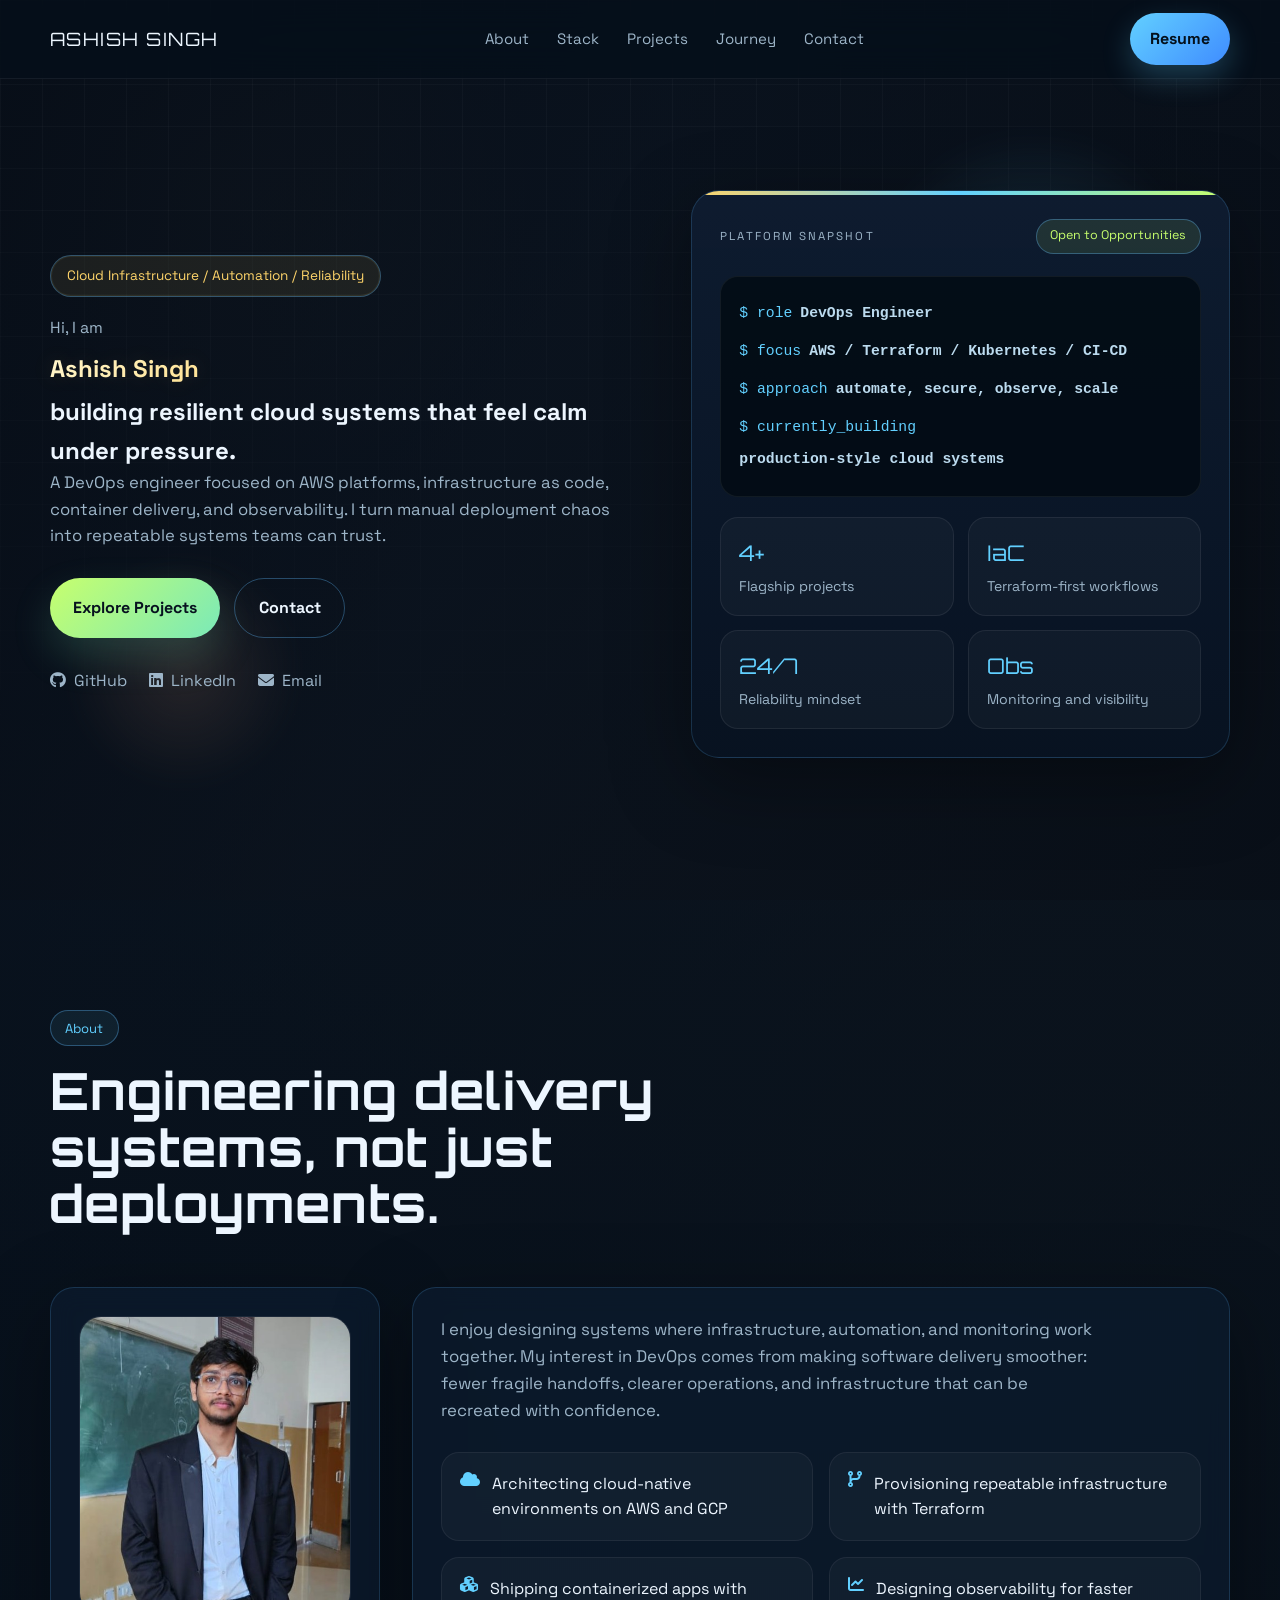
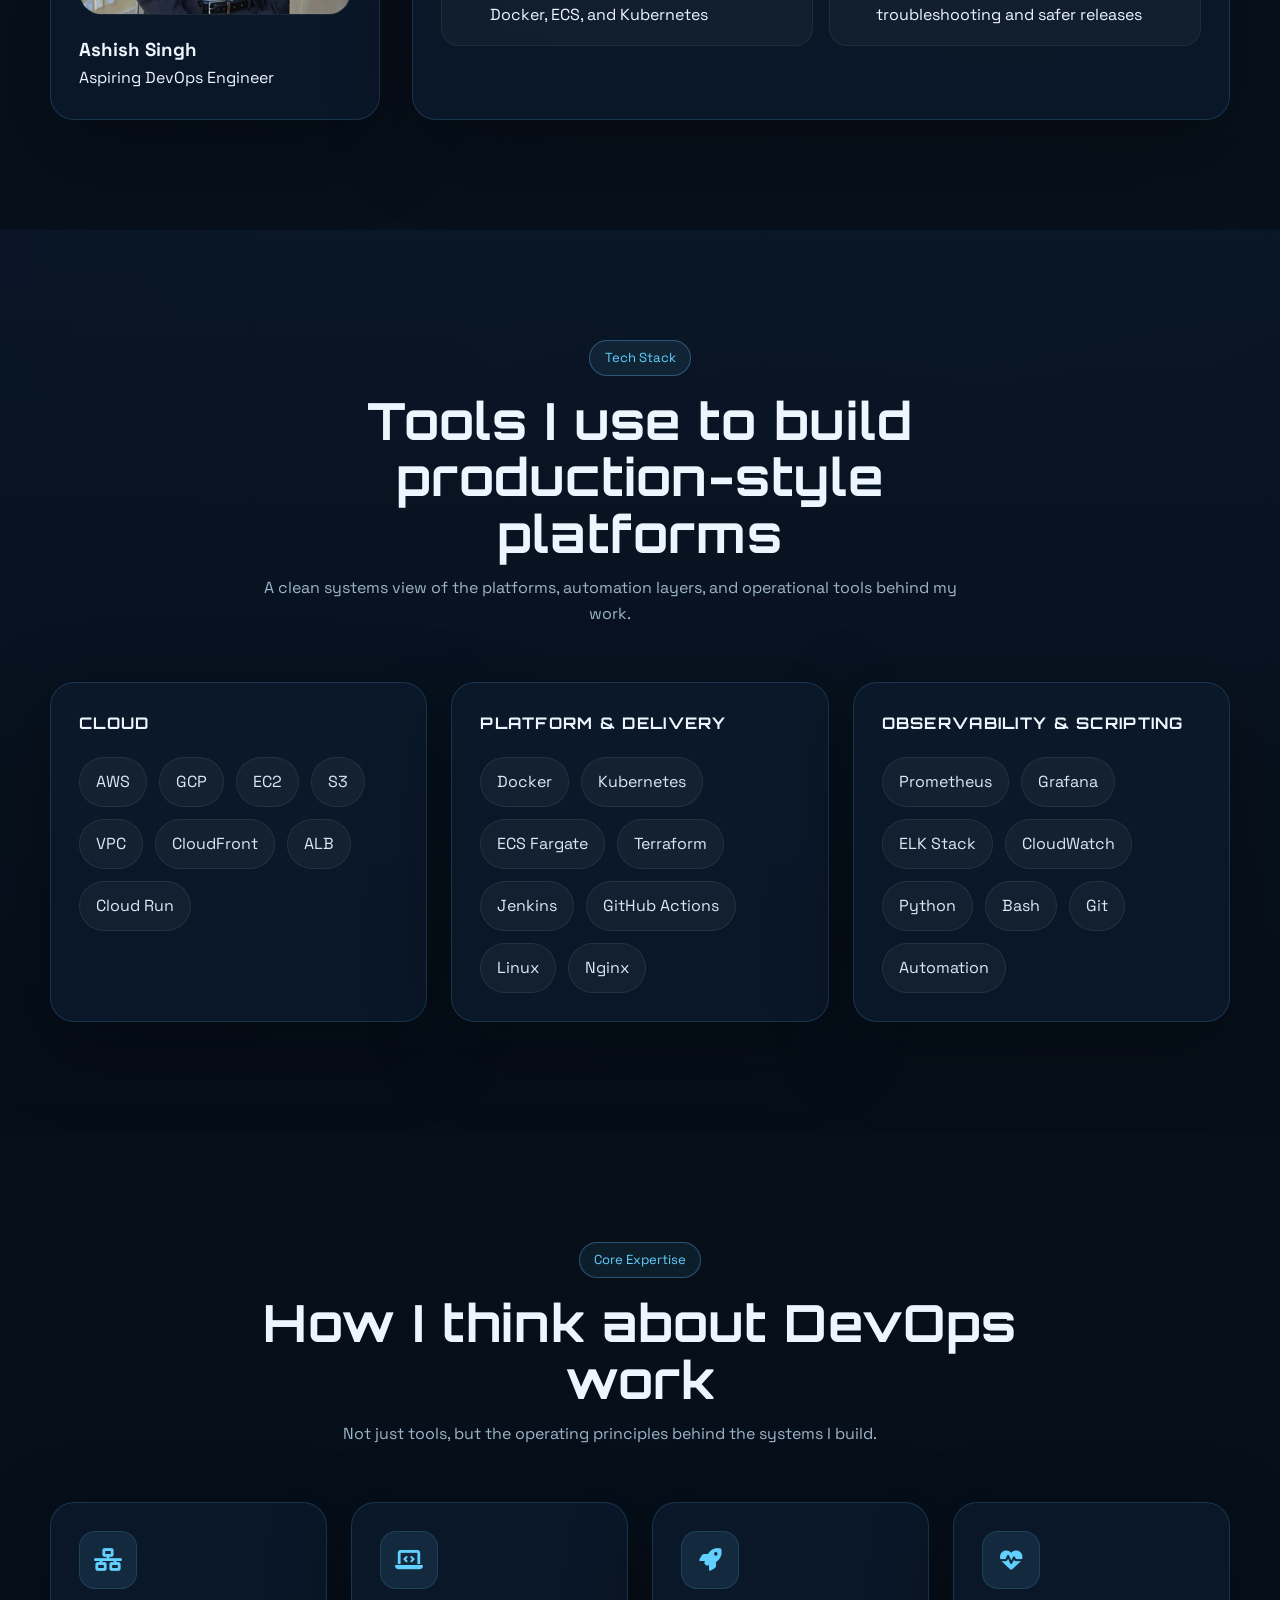
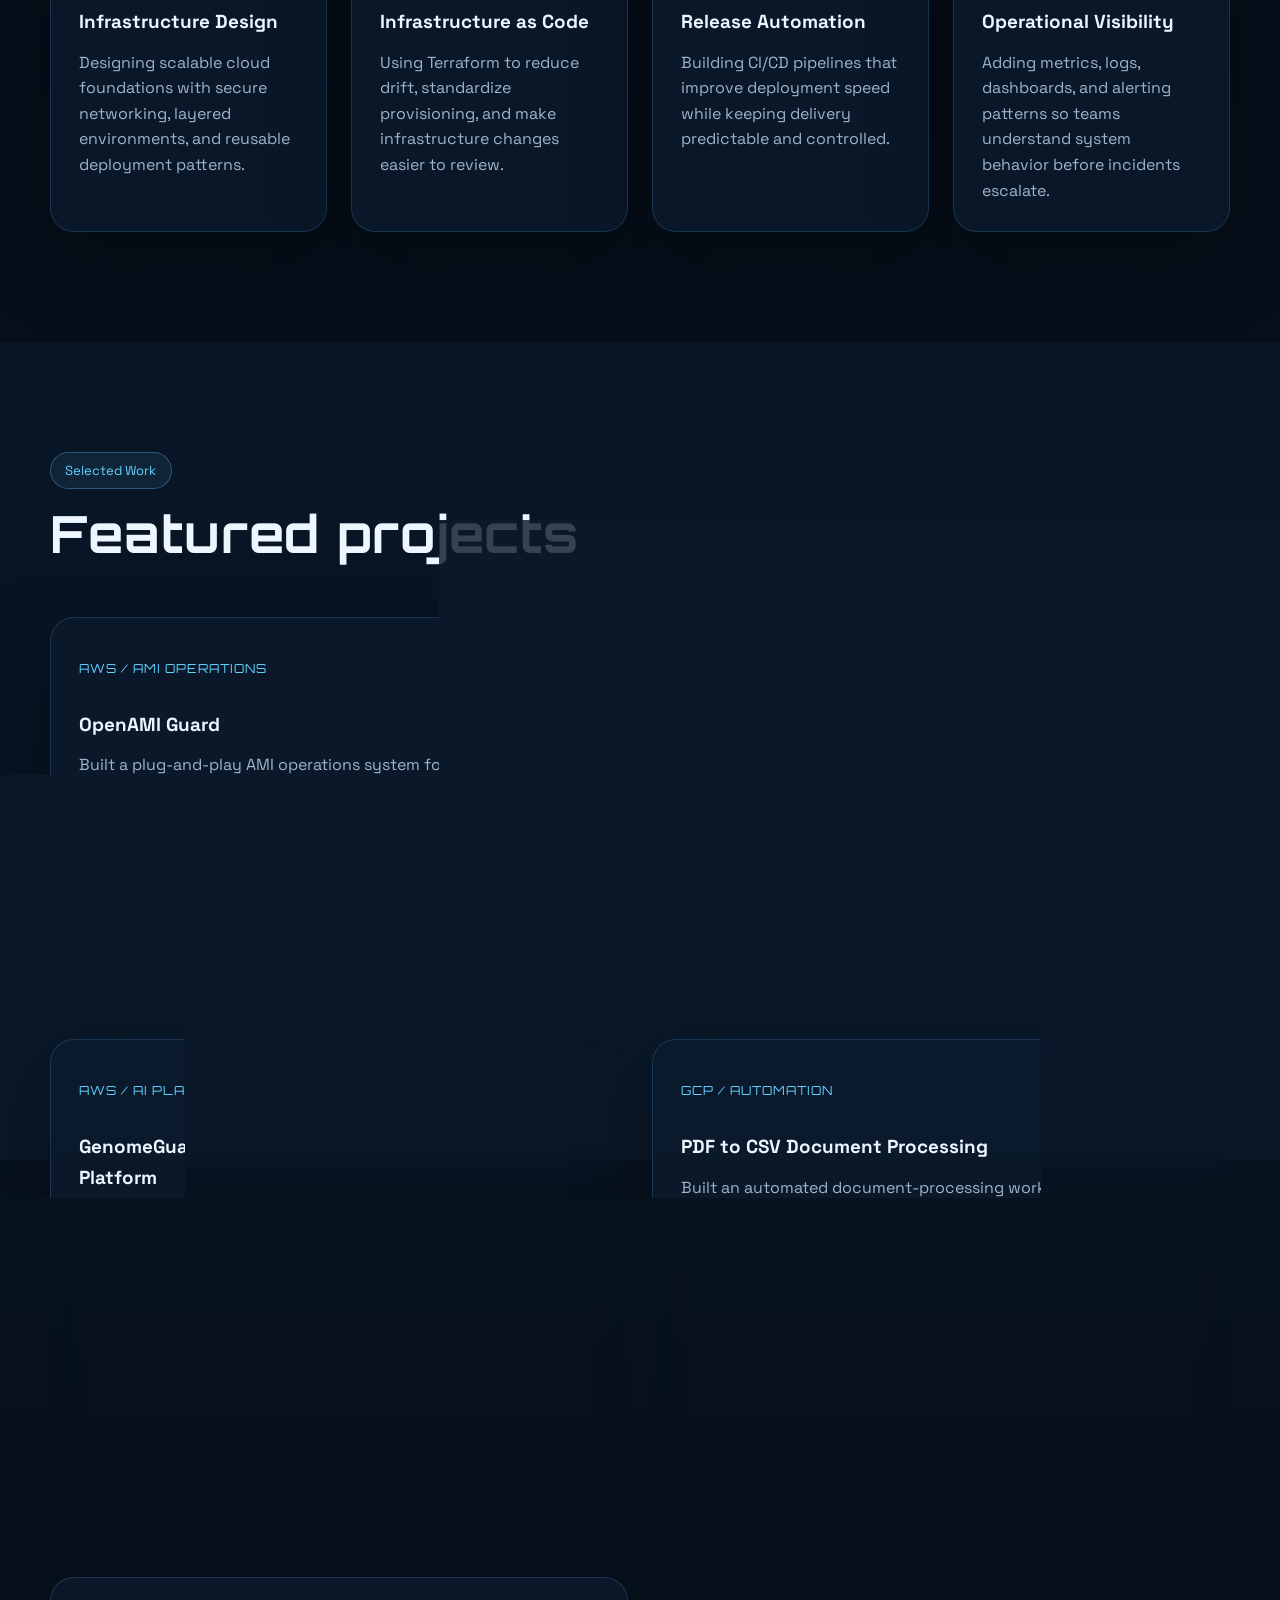
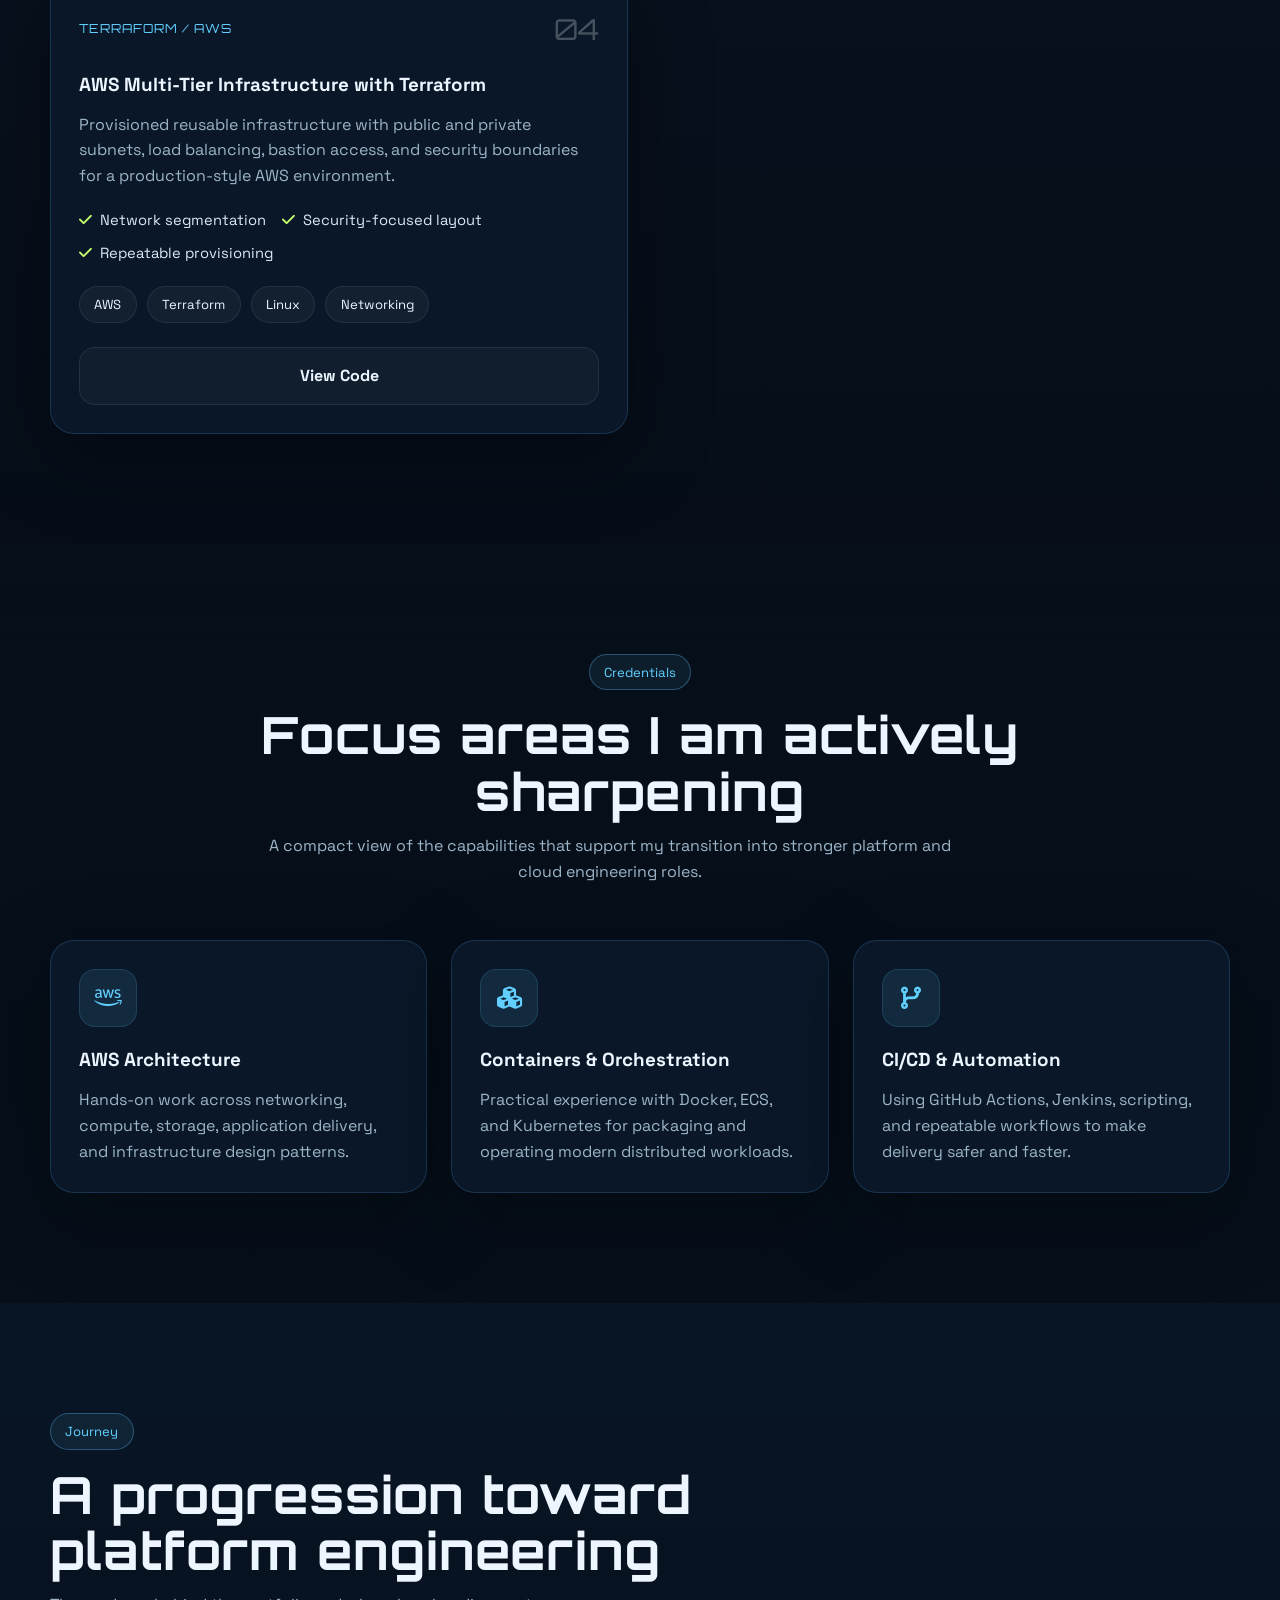
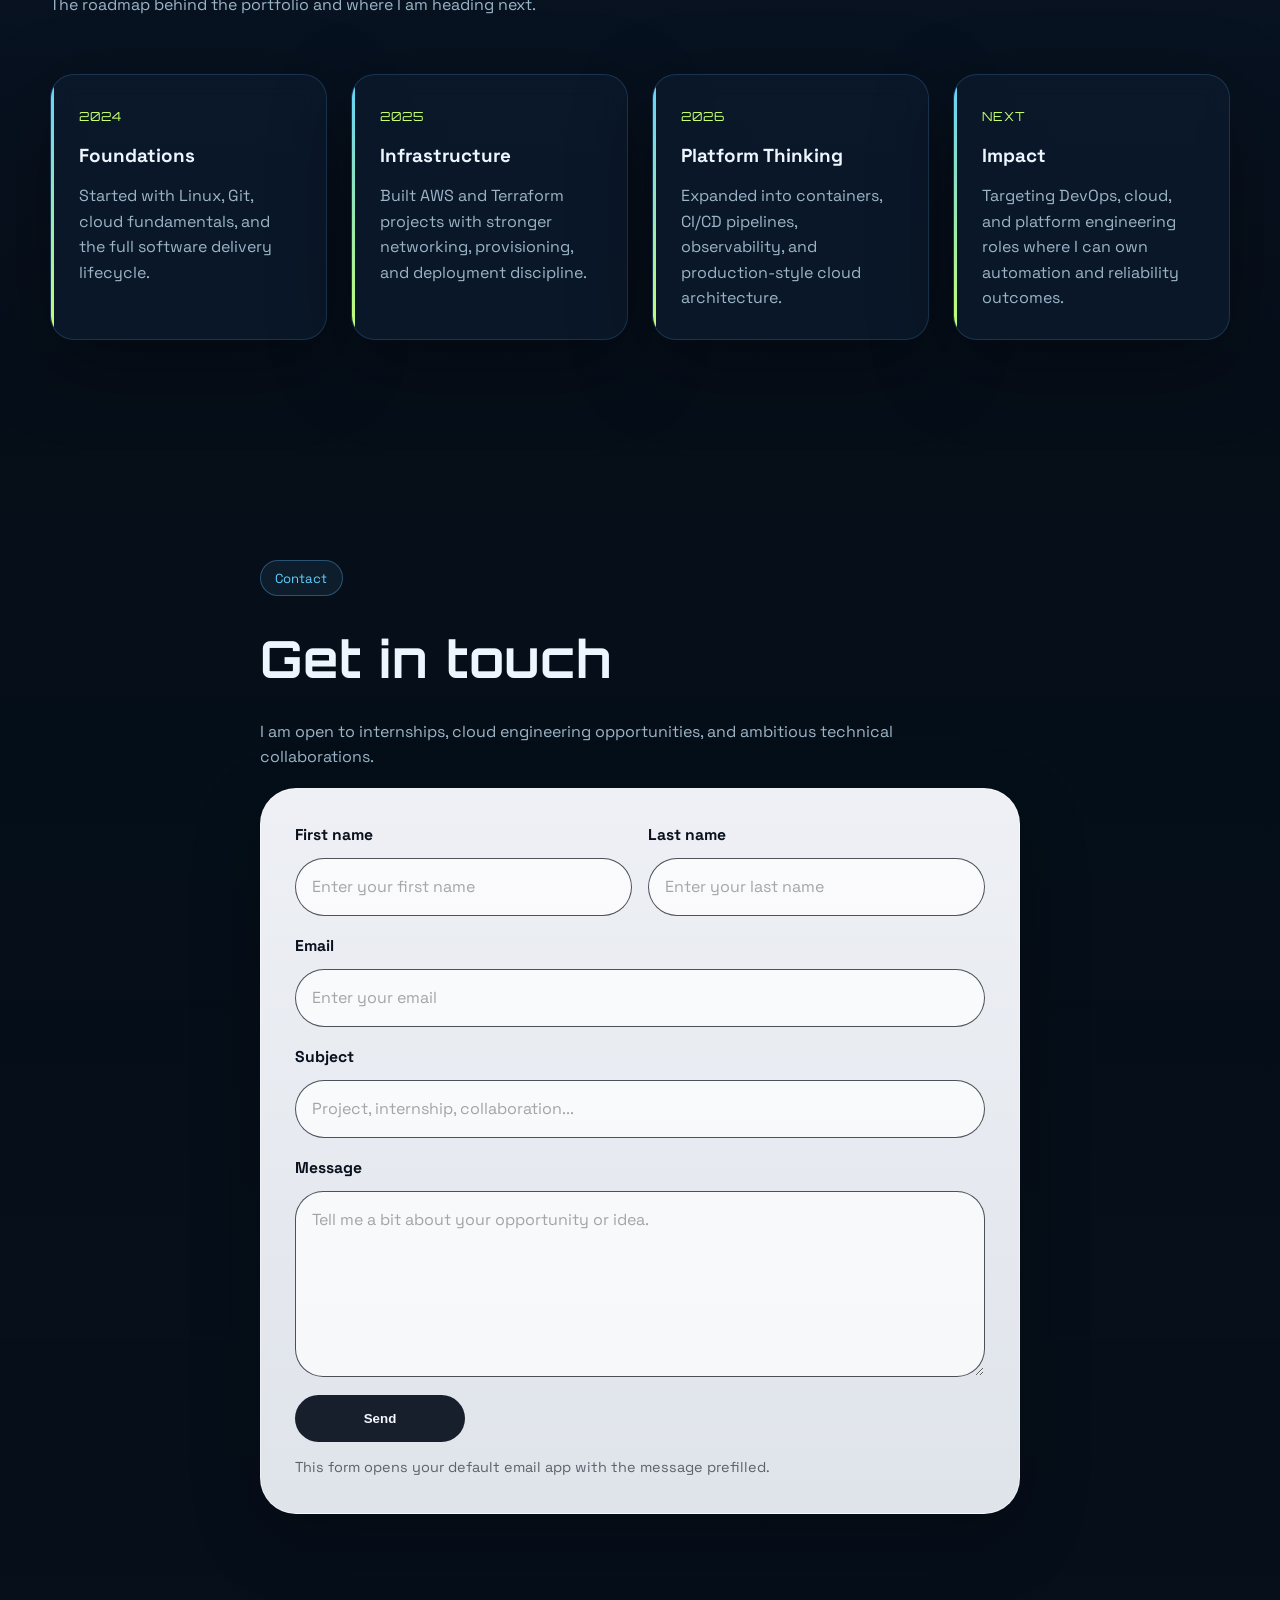
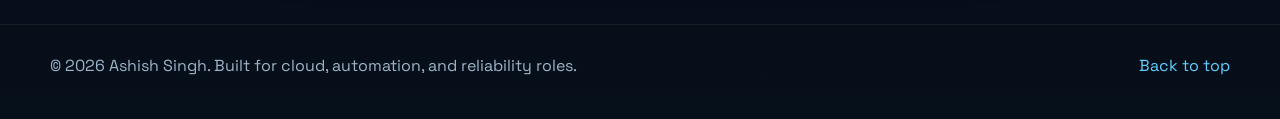
==== index.html @ adbd0f44 "contact form layout fix" ====
<!DOCTYPE html>
<html lang="en">
<head>
    <meta charset="UTF-8">
    <meta name="viewport" content="width=device-width, initial-scale=1.0">
    <title>Ashish Singh | DevOps Engineer Portfolio | AWS | Kubernetes | Terraform</title>
    <meta name="description" content="Ashish Singh DevOps Engineer portfolio focused on AWS, Kubernetes, Terraform, CI/CD, observability, and production infrastructure.">
    <meta name="keywords" content="Ashish Singh DevOps Engineer, AWS DevOps portfolio, Kubernetes engineer, Terraform infrastructure, CI/CD portfolio">
    <meta name="author" content="Ashish Singh">
    <link rel="preconnect" href="https://fonts.googleapis.com">
    <link rel="preconnect" href="https://fonts.gstatic.com" crossorigin>
    <link href="https://fonts.googleapis.com/css2?family=Orbitron:wght@500;700;800&family=Space+Grotesk:wght@400;500;700&display=swap" rel="stylesheet">
    <link rel="stylesheet" href="css/style.css">
    <link href="https://unpkg.com/aos@2.3.1/dist/aos.css" rel="stylesheet">
    <link rel="stylesheet" href="https://cdnjs.cloudflare.com/ajax/libs/font-awesome/6.4.0/css/all.min.css">
</head>
<body>
    <div class="site-loader" id="site-loader" aria-hidden="true">
        <div class="loader-core">
            <span class="loader-ring"></span>
            <span class="loader-ring loader-ring-delayed"></span>
            <div class="loader-copy">
                <span class="loader-label">Loading Portfolio</span>
                <strong>Ashish Singh</strong>
            </div>
        </div>
    </div>
    <div class="page-shell">
        <nav>
            <div class="container nav-inner">
                <a href="#home" class="brand-mark">
                    <span class="logo">Ashish Singh</span>
                </a>
                <ul class="nav-links">
                    <li><a href="#about">About</a></li>
                    <li><a href="#tech-stack">Stack</a></li>
                    <li><a href="#projects">Projects</a></li>
                    <li><a href="#timeline">Journey</a></li>
                    <li><a href="#contact">Contact</a></li>
                </ul>
                <a href="Ashish_Singh (2).pdf" download class="nav-cta-btn">Resume</a>
            </div>
        </nav>

        <main>
            <section id="home" class="hero">
                <div class="hero-grid"></div>
                <div class="hero-orb hero-orb-one"></div>
                <div class="hero-orb hero-orb-two"></div>
                <div class="container hero-layout">
                    <div class="hero-copy" data-aos="fade-right">
                        <span class="hero-badge">Cloud Infrastructure / Automation / Reliability</span>
                        <p class="hero-intro">Hi, I am</p>
                        <h2>
                            <span class="hero-name">Ashish Singh</span>
                            <span class="hero-heading-rest">building resilient cloud systems that feel calm under pressure.</span>
                        </h2>
                        <p class="hero-text">
                            A DevOps engineer focused on AWS platforms, infrastructure as code, container delivery,
                            and observability. I turn manual deployment chaos into repeatable systems teams can trust.
                        </p>
                        <div class="hero-actions">
                            <a href="#projects" class="btn btn-primary">Explore Projects</a>
                            <a href="#contact" class="btn btn-secondary">Contact</a>
                        </div>
        
                        <div class="hero-foot">
                            <a href="https://github.com/AshishSingh1503" target="_blank" class="inline-link">
                                <i class="fab fa-github"></i> GitHub
                            </a>
                            <a href="https://www.linkedin.com/in/ashish-singh-70b7082a0/" target="_blank" class="inline-link">
                                <i class="fab fa-linkedin"></i> LinkedIn
                            </a>
                            <a href="mailto:singhashish150305@gmail.com" class="inline-link">
                                <i class="fas fa-envelope"></i> Email
                            </a>
                        </div>
                    </div>

                    <div class="hero-panel" data-aos="fade-left" data-aos-delay="150">
                        <div class="hero-panel-top">
                            <span class="terminal-label">Platform Snapshot</span>
                            <span class="status-pill">Open to Opportunities</span>
                        </div>
                        <div class="terminal-window">
                            <div class="terminal-line"><span>$ role</span><strong> DevOps Engineer</strong></div>
                            <div class="terminal-line"><span>$ focus</span><strong> AWS / Terraform / Kubernetes / CI-CD</strong></div>
                            <div class="terminal-line"><span>$ approach</span><strong> automate, secure, observe, scale</strong></div>
                            <div class="terminal-line"><span>$ currently_building</span><strong> production-style cloud systems</strong></div>
                        </div>
                        <div class="hero-stats">
                            <article class="hero-stat-card">
                                <span class="stat-value">4+</span>
                                <span class="stat-label">Flagship projects</span>
                            </article>
                            <article class="hero-stat-card">
                                <span class="stat-value">IaC</span>
                                <span class="stat-label">Terraform-first workflows</span>
                            </article>
                            <article class="hero-stat-card">
                                <span class="stat-value">24/7</span>
                                <span class="stat-label">Reliability mindset</span>
                            </article>
                            <article class="hero-stat-card">
                                <span class="stat-value">Obs</span>
                                <span class="stat-label">Monitoring and visibility</span>
                            </article>
                        </div>
                    </div>
                </div>
            </section>

            <section id="about" class="section-dark">
                <div class="container">
                    <div class="section-header section-header-left" data-aos="fade-up">
                        <span class="section-tag">About</span>
                        <h2>Engineering delivery systems, not just deployments.</h2>
                    </div>
                    <div class="about-layout">
                        <div class="about-card profile-card" data-aos="fade-up" data-aos-delay="100">
                            <img src="images/profile.jpg" alt="Ashish Singh" class="profile-img">
                            <h3>Ashish Singh</h3>
                            <p class="profile-title">Aspiring DevOps Engineer</p>
                        </div>
                        <div class="about-card about-story" data-aos="fade-up" data-aos-delay="200">
                            <p class="intro">
                                I enjoy designing systems where infrastructure, automation, and monitoring work together.
                                My interest in DevOps comes from making software delivery smoother: fewer fragile handoffs,
                                clearer operations, and infrastructure that can be recreated with confidence.
                            </p>
                            <div class="highlight-grid">
                                <div class="highlight-item">
                                    <i class="fas fa-cloud"></i>
                                    <span>Architecting cloud-native environments on AWS and GCP</span>
                                </div>
                                <div class="highlight-item">
                                    <i class="fas fa-code-branch"></i>
                                    <span>Provisioning repeatable infrastructure with Terraform</span>
                                </div>
                                <div class="highlight-item">
                                    <i class="fas fa-cubes"></i>
                                    <span>Shipping containerized apps with Docker, ECS, and Kubernetes</span>
                                </div>
                                <div class="highlight-item">
                                    <i class="fas fa-chart-line"></i>
                                    <span>Designing observability for faster troubleshooting and safer releases</span>
                                </div>
                            </div>
                        </div>
                    </div>
                </div>
            </section>

            <section id="tech-stack" class="section-contrast">
                <div class="container">
                    <div class="section-header" data-aos="fade-up">
                        <span class="section-tag">Tech Stack</span>
                        <h2>Tools I use to build production-style platforms</h2>
                        <p class="section-subtitle">A clean systems view of the platforms, automation layers, and operational tools behind my work.</p>
                    </div>
                    <div class="stack-board">
                        <article class="stack-column" data-aos="fade-up" data-aos-delay="100">
                            <h3>Cloud</h3>
                            <div class="tech-grid">
                                <div class="tech-item">AWS</div>
                                <div class="tech-item">GCP</div>
                                <div class="tech-item">EC2</div>
                                <div class="tech-item">S3</div>
                                <div class="tech-item">VPC</div>
                                <div class="tech-item">CloudFront</div>
                                <div class="tech-item">ALB</div>
                                <div class="tech-item">Cloud Run</div>
                            </div>
                        </article>
                        <article class="stack-column" data-aos="fade-up" data-aos-delay="200">
                            <h3>Platform & Delivery</h3>
                            <div class="tech-grid">
                                <div class="tech-item">Docker</div>
                                <div class="tech-item">Kubernetes</div>
                                <div class="tech-item">ECS Fargate</div>
                                <div class="tech-item">Terraform</div>
                                <div class="tech-item">Jenkins</div>
                                <div class="tech-item">GitHub Actions</div>
                                <div class="tech-item">Linux</div>
                                <div class="tech-item">Nginx</div>
                            </div>
                        </article>
                        <article class="stack-column" data-aos="fade-up" data-aos-delay="300">
                            <h3>Observability & Scripting</h3>
                            <div class="tech-grid">
                                <div class="tech-item">Prometheus</div>
                                <div class="tech-item">Grafana</div>
                                <div class="tech-item">ELK Stack</div>
                                <div class="tech-item">CloudWatch</div>
                                <div class="tech-item">Python</div>
                                <div class="tech-item">Bash</div>
                                <div class="tech-item">Git</div>
                                <div class="tech-item">Automation</div>
                            </div>
                        </article>
                    </div>
                </div>
            </section>

            <section id="expertise" class="section-dark">
                <div class="container">
                    <div class="section-header" data-aos="fade-up">
                        <span class="section-tag">Core Expertise</span>
                        <h2>How I think about DevOps work</h2>
                        <p class="section-subtitle">Not just tools, but the operating principles behind the systems I build.</p>
                    </div>
                    <div class="expertise-grid">
                        <div class="expertise-card" data-aos="fade-up" data-aos-delay="100">
                            <div class="expertise-icon"><i class="fas fa-network-wired"></i></div>
                            <h3>Infrastructure Design</h3>
                            <p>Designing scalable cloud foundations with secure networking, layered environments, and reusable deployment patterns.</p>
                        </div>
                        <div class="expertise-card" data-aos="fade-up" data-aos-delay="200">
                            <div class="expertise-icon"><i class="fas fa-laptop-code"></i></div>
                            <h3>Infrastructure as Code</h3>
                            <p>Using Terraform to reduce drift, standardize provisioning, and make infrastructure changes easier to review.</p>
                        </div>
                        <div class="expertise-card" data-aos="fade-up" data-aos-delay="300">
                            <div class="expertise-icon"><i class="fas fa-rocket"></i></div>
                            <h3>Release Automation</h3>
                            <p>Building CI/CD pipelines that improve deployment speed while keeping delivery predictable and controlled.</p>
                        </div>
                        <div class="expertise-card" data-aos="fade-up" data-aos-delay="400">
                            <div class="expertise-icon"><i class="fas fa-heartbeat"></i></div>
                            <h3>Operational Visibility</h3>
                            <p>Adding metrics, logs, dashboards, and alerting patterns so teams understand system behavior before incidents escalate.</p>
                        </div>
                    </div>
                </div>
            </section>

            <section id="projects" class="section-contrast">
                <div class="container">
                    <div class="section-header section-header-left" data-aos="fade-up">
                        <span class="section-tag">Selected Work</span>
                        <h2>Featured projects</h2>
                    </div>
                    <div class="projects-grid">
                        <article class="project-card feature-card" data-aos="fade-up" data-aos-delay="100">
                            <div class="project-meta">
                                <span class="project-badge">AWS / AMI Operations</span>
                                <span class="project-index">01</span>
                            </div>
                            <h3>OpenAMI Guard</h3>
                            <p class="project-desc">Built a plug-and-play AMI operations system for AWS teams to secure images automatically, keep them patched continuously, and deploy updates safely without building a custom platform from scratch.</p>
                            <div class="project-highlights">
                                <div class="project-highlight"><i class="fas fa-check"></i> Packer-based build and hardening workflow</div>
                                <div class="project-highlight"><i class="fas fa-check"></i> Drift and Inspector-triggered rebuilds</div>
                                <div class="project-highlight"><i class="fas fa-check"></i> Canary rollout with auto-promotion and rollback</div>
                            </div>
                            <div class="tech-stack-tags">
                                <span class="tag">AWS</span>
                                <span class="tag">Packer</span>
                                <span class="tag">EC2</span>
                                <span class="tag">SSM</span>
                                <span class="tag">Auto Scaling</span>
                                <span class="tag">Inspector</span>
                                <span class="tag">CLI</span>
                            </div>
                            <div class="project-buttons">
                                <a href="https://github.com/AshishSingh1503/OpenAMI_Guard" target="_blank" class="project-btn github-btn">View Code</a>
                            </div>
                        </article>

                        <article class="project-card" data-aos="fade-up" data-aos-delay="200">
                            <div class="project-meta">
                                <span class="project-badge">AWS / AI Platform</span>
                                <span class="project-index">02</span>
                            </div>
                            <h3>GenomeGuard - AI-Powered Genetic Disease Prediction Platform</h3>
                            <p class="project-desc">Architected and deployed a cloud-native AWS platform for genomic disease risk prediction with CloudFront, S3, ALB, ECS Fargate, DocumentDB, SQS, and worker containers for asynchronous processing.</p>
                            <div class="project-highlights">
                                <div class="project-highlight"><i class="fas fa-check"></i> Multi-AZ deployment</div>
                                <div class="project-highlight"><i class="fas fa-check"></i> Auto-scaling design</div>
                                <div class="project-highlight"><i class="fas fa-check"></i> Terraform-driven infrastructure</div>
                            </div>
                            <div class="tech-stack-tags">
                                <span class="tag">AWS</span>
                                <span class="tag">ECS Fargate</span>
                                <span class="tag">Terraform</span>
                                <span class="tag">DocumentDB</span>
                                <span class="tag">SQS</span>
                            </div>
                            <div class="project-buttons">
                                <a href="https://github.com/AshishSingh1503/HelixMind" target="_blank" class="project-btn github-btn">View Code</a>
                            </div>
                        </article>


                        <article class="project-card" data-aos="fade-up" data-aos-delay="500">
                            <div class="project-meta">
                                <span class="project-badge">GCP / Automation</span>
                                <span class="project-index">03</span>
                            </div>
                            <h3>PDF to CSV Document Processing</h3>
                            <p class="project-desc">Built an automated document-processing workflow that converts PDF data into structured CSV output using a scalable cloud-based backend and extraction pipeline.</p>
                            <div class="project-highlights">
                                <div class="project-highlight"><i class="fas fa-check"></i> PDF-to-structured-data workflow</div>
                                <div class="project-highlight"><i class="fas fa-check"></i> Cloud-native processing pipeline</div>
                                <div class="project-highlight"><i class="fas fa-check"></i> Automation-focused backend design</div>
                            </div>
                            <div class="tech-stack-tags">
                                <span class="tag">GCP</span>
                                <span class="tag">Cloud Run</span>
                                <span class="tag">Cloud SQL</span>
                                <span class="tag">CSV</span>
                                <span class="tag">Automation</span>
                            </div>
                            <div class="project-buttons">
                                <a href="https://github.com/AshishSingh1503/pdf-to-csv" target="_blank" class="project-btn github-btn">View Code</a>
                            </div>
                        </article>

                        <article class="project-card" data-aos="fade-up" data-aos-delay="300">
                            <div class="project-meta">
                                <span class="project-badge">Terraform / AWS</span>
                                <span class="project-index">04</span>
                            </div>
                            <h3>AWS Multi-Tier Infrastructure with Terraform</h3>
                            <p class="project-desc">Provisioned reusable infrastructure with public and private subnets, load balancing, bastion access, and security boundaries for a production-style AWS environment.</p>
                            <div class="project-highlights">
                                <div class="project-highlight"><i class="fas fa-check"></i> Network segmentation</div>
                                <div class="project-highlight"><i class="fas fa-check"></i> Security-focused layout</div>
                                <div class="project-highlight"><i class="fas fa-check"></i> Repeatable provisioning</div>
                            </div>
                            <div class="tech-stack-tags">
                                <span class="tag">AWS</span>
                                <span class="tag">Terraform</span>
                                <span class="tag">Linux</span>
                                <span class="tag">Networking</span>
                            </div>
                            <div class="project-buttons">
                                <a href="https://github.com/AshishSingh1503/iac-vprofile" target="_blank" class="project-btn github-btn">View Code</a>
                                
                            </div>
                        </article>

                    </div>
                </div>
            </section>

            <section id="certifications" class="section-dark">
                <div class="container">
                    <div class="section-header" data-aos="fade-up">
                        <span class="section-tag">Credentials</span>
                        <h2>Focus areas I am actively sharpening</h2>
                        <p class="section-subtitle">A compact view of the capabilities that support my transition into stronger platform and cloud engineering roles.</p>
                    </div>
                    <div class="cert-grid">
                        <article class="cert-card" data-aos="fade-up" data-aos-delay="100">
                            <i class="fab fa-aws"></i>
                            <h3>AWS Architecture</h3>
                            <p>Hands-on work across networking, compute, storage, application delivery, and infrastructure design patterns.</p>
                        </article>
                        <article class="cert-card" data-aos="fade-up" data-aos-delay="200">
                            <i class="fas fa-cubes"></i>
                            <h3>Containers & Orchestration</h3>
                            <p>Practical experience with Docker, ECS, and Kubernetes for packaging and operating modern distributed workloads.</p>
                        </article>
                        <article class="cert-card" data-aos="fade-up" data-aos-delay="300">
                            <i class="fas fa-code-branch"></i>
                            <h3>CI/CD & Automation</h3>
                            <p>Using GitHub Actions, Jenkins, scripting, and repeatable workflows to make delivery safer and faster.</p>
                        </article>
                    </div>
                </div>
            </section>

            <section id="timeline" class="section-contrast">
                <div class="container">
                    <div class="section-header section-header-left" data-aos="fade-up">
                        <span class="section-tag">Journey</span>
                        <h2>A progression toward platform engineering</h2>
                        <p class="section-subtitle">The roadmap behind the portfolio and where I am heading next.</p>
                    </div>
                    <div class="timeline-grid">
                        <article class="timeline-card" data-aos="fade-up" data-aos-delay="100">
                            <span class="timeline-year">2024</span>
                            <h3>Foundations</h3>
                            <p>Started with Linux, Git, cloud fundamentals, and the full software delivery lifecycle.</p>
                        </article>
                        <article class="timeline-card" data-aos="fade-up" data-aos-delay="200">
                            <span class="timeline-year">2025</span>
                            <h3>Infrastructure</h3>
                            <p>Built AWS and Terraform projects with stronger networking, provisioning, and deployment discipline.</p>
                        </article>
                        <article class="timeline-card" data-aos="fade-up" data-aos-delay="300">
                            <span class="timeline-year">2026</span>
                            <h3>Platform Thinking</h3>
                            <p>Expanded into containers, CI/CD pipelines, observability, and production-style cloud architecture.</p>
                        </article>
                        <article class="timeline-card" data-aos="fade-up" data-aos-delay="400">
                            <span class="timeline-year">Next</span>
                            <h3>Impact</h3>
                            <p>Targeting DevOps, cloud, and platform engineering roles where I can own automation and reliability outcomes.</p>
                        </article>
                    </div>
                </div>
            </section>

            <section id="contact" class="contact-section">
                <div class="container contact-layout">
                    <div class="contact-copy" data-aos="fade-right">
                        <span class="section-tag">Contact</span>
                        <h2>Get in touch</h2>
                        <p class="section-subtitle">
                            I am open to internships, cloud engineering opportunities, and ambitious technical collaborations.
                        </p>
                        <form class="contact-form" action="mailto:singhashish150305@gmail.com" method="post" enctype="text/plain">
                            <div class="form-row">
                                <label class="form-field">
                                    <span>First name</span>
                                    <input type="text" name="first_name" placeholder="Enter your first name" required>
                                </label>
                                <label class="form-field">
                                    <span>Last name</span>
                                    <input type="text" name="last_name" placeholder="Enter your last name">
                                </label>
                            </div>
                            <label class="form-field">
                                <span>Email</span>
                                <input type="email" name="email" placeholder="Enter your email" required>
                            </label>
                            <label class="form-field">
                                <span>Subject</span>
                                <input type="text" name="subject" placeholder="Project, internship, collaboration..." required>
                            </label>
                            <label class="form-field">
                                <span>Message</span>
                                <textarea name="message" rows="6" placeholder="Tell me a bit about your opportunity or idea." required></textarea>
                            </label>
                            <button type="submit" class="btn btn-primary contact-submit">Send</button>
                            <p class="contact-note">This form opens your default email app with the message prefilled.</p>
                        </form>
                    </div>
                </div>
            </section>
        </main>

        <footer>
            <div class="container footer-inner">
                <p>&copy; 2026 Ashish Singh. Built for cloud, automation, and reliability roles.</p>
                <a href="#home" class="footer-link">Back to top</a>
            </div>
        </footer>
    </div>

    <script src="https://unpkg.com/aos@2.3.1/dist/aos.js"></script>
    <script src="js/script.js"></script>
</body>
</html>
---- css/style.css ----
* {
    margin: 0;
    padding: 0;
    box-sizing: border-box;
}

html {
    scroll-behavior: smooth;
}

:root {
    --bg: #07111f;
    --bg-soft: #0d1b30;
    --panel: rgba(12, 26, 45, 0.82);
    --panel-strong: rgba(10, 20, 37, 0.95);
    --line: rgba(96, 188, 255, 0.18);
    --line-strong: rgba(96, 188, 255, 0.34);
    --text: #edf6ff;
    --muted: #9db5c8;
    --aqua: #62d0ff;
    --cyan: #2db6ff;
    --lime: #c7ff6d;
    --gold: #ffd56a;
    --peach: #ffb38a;
    --shadow: 0 24px 80px rgba(0, 0, 0, 0.35);
}

body {
    font-family: "Space Grotesk", "Segoe UI", sans-serif;
    line-height: 1.6;
    color: var(--text);
    background:
        radial-gradient(circle at top left, rgba(49, 139, 255, 0.16), transparent 30%),
        radial-gradient(circle at 85% 15%, rgba(255, 213, 106, 0.12), transparent 24%),
        linear-gradient(180deg, #08111d 0%, #0b1626 42%, #06101a 100%);
}

body.is-loading {
    overflow: hidden;
}

a {
    color: inherit;
}

.site-loader {
    position: fixed;
    inset: 0;
    z-index: 2200;
    display: grid;
    place-items: center;
    padding: 24px;
    background:
        radial-gradient(circle at 50% 40%, rgba(98, 208, 255, 0.16), transparent 22%),
        radial-gradient(circle at 50% 60%, rgba(255, 213, 106, 0.12), transparent 28%),
        rgba(4, 10, 18, 0.96);
    transition: opacity 0.45s ease, visibility 0.45s ease;
}

.site-loader.is-hidden {
    opacity: 0;
    visibility: hidden;
    pointer-events: none;
}

.loader-core {
    position: relative;
    width: min(240px, 68vw);
    aspect-ratio: 1;
    display: grid;
    place-items: center;
}

.loader-ring {
    position: absolute;
    inset: 10%;
    border-radius: 50%;
    border: 1px solid rgba(98, 208, 255, 0.18);
    border-top-color: var(--aqua);
    border-right-color: var(--gold);
    animation: loader-spin 1.2s linear infinite;
    box-shadow: 0 0 30px rgba(98, 208, 255, 0.08);
}

.loader-ring-delayed {
    inset: 22%;
    border-top-color: var(--lime);
    border-right-color: var(--peach);
    animation-duration: 1.7s;
    animation-direction: reverse;
}

.loader-copy {
    text-align: center;
    display: grid;
    gap: 8px;
    z-index: 1;
}

.loader-label {
    color: var(--muted);
    text-transform: uppercase;
    letter-spacing: 0.24em;
    font-size: 0.72rem;
}

.loader-copy strong {
    font-family: "Orbitron", sans-serif;
    font-size: clamp(1.1rem, 2vw, 1.5rem);
    color: #fff1bf;
}

@keyframes loader-spin {
    from {
        transform: rotate(0deg);
    }

    to {
        transform: rotate(360deg);
    }
}

.page-shell {
    overflow: hidden;
}

.container {
    width: min(1180px, calc(100% - 40px));
    margin: 0 auto;
}

nav {
    position: fixed;
    inset: 0 0 auto 0;
    z-index: 1000;
    background: rgba(6, 15, 26, 0.82);
    backdrop-filter: blur(18px);
    border-bottom: 1px solid rgba(255, 255, 255, 0.06);
}

.nav-inner {
    min-height: 78px;
    display: flex;
    align-items: center;
    justify-content: space-between;
    gap: 24px;
}

.brand-mark {
    text-decoration: none;
    display: flex;
    flex-direction: column;
}

.brand-kicker {
    color: var(--aqua);
    font-size: 0.72rem;
    letter-spacing: 0.22em;
    text-transform: uppercase;
}

.logo {
    font-family: "Orbitron", sans-serif;
    font-size: 1.15rem;
    letter-spacing: 0.08em;
    text-transform: uppercase;
}

.nav-links {
    list-style: none;
    display: flex;
    gap: 28px;
}

.nav-links a {
    text-decoration: none;
    color: var(--muted);
    font-size: 0.94rem;
    transition: color 0.25s ease;
}

.nav-links a:hover,
.nav-links a.active {
    color: var(--text);
}

.nav-cta-btn,
.btn,
.project-btn {
    text-decoration: none;
    transition: transform 0.25s ease, box-shadow 0.25s ease, border-color 0.25s ease, background 0.25s ease;
}

.nav-cta-btn {
    padding: 0.85rem 1.25rem;
    border-radius: 999px;
    background: linear-gradient(135deg, var(--aqua), #3f8cff);
    color: #04101b;
    font-weight: 700;
    box-shadow: 0 12px 30px rgba(98, 208, 255, 0.24);
}

.nav-cta-btn:hover,
.btn:hover,
.project-btn:hover {
    transform: translateY(-2px);
}

section {
    position: relative;
}

.hero {
    min-height: 100vh;
    padding: 138px 0 90px;
    display: flex;
    align-items: center;
}

.hero-grid,
.hero::before {
    position: absolute;
    inset: 0;
    pointer-events: none;
}

.hero-grid {
    background-image:
        linear-gradient(rgba(255, 255, 255, 0.04) 1px, transparent 1px),
        linear-gradient(90deg, rgba(255, 255, 255, 0.04) 1px, transparent 1px);
    background-size: 42px 42px;
    mask-image: linear-gradient(180deg, rgba(0, 0, 0, 0.78), transparent 95%);
}

.hero::before {
    content: "";
    background:
        linear-gradient(115deg, rgba(7, 13, 22, 0.96) 0%, rgba(7, 13, 22, 0.8) 42%, rgba(7, 13, 22, 0.92) 100%),
        radial-gradient(circle at 18% 22%, rgba(255, 211, 117, 0.1), transparent 24%);
}

.hero-orb {
    position: absolute;
    border-radius: 50%;
    filter: blur(10px);
    opacity: 0.6;
    pointer-events: none;
}

.hero-orb-one {
    width: 340px;
    height: 340px;
    background: radial-gradient(circle, rgba(98, 208, 255, 0.3), transparent 70%);
    top: 14%;
    right: 6%;
}

.hero-orb-two {
    width: 240px;
    height: 240px;
    background: radial-gradient(circle, rgba(255, 179, 138, 0.2), transparent 70%);
    bottom: 12%;
    left: 5%;
}

.hero-layout {
    position: relative;
    z-index: 1;
    display: grid;
    grid-template-columns: minmax(0, 1.05fr) minmax(340px, 0.95fr);
    gap: 46px;
    align-items: center;
}

.hero-badge,
.section-tag,
.status-pill {
    display: inline-flex;
    align-items: center;
    gap: 8px;
    width: fit-content;
    border-radius: 999px;
    border: 1px solid var(--line-strong);
}

.hero-badge {
    padding: 0.56rem 1rem;
    margin-bottom: 18px;
    background: rgba(255, 213, 106, 0.08);
    color: var(--gold);
    font-size: 0.85rem;
    box-shadow: inset 0 0 0 1px rgba(255, 213, 106, 0.08);
}

.eyebrow {
    color: rgba(237, 246, 255, 0.74);
    letter-spacing: 0.3em;
    text-transform: uppercase;
    font-size: 0.76rem;
    margin-bottom: 10px;
}

.hero h1,
.section-header h2,
.contact-copy h2 {
    font-family: "Orbitron", sans-serif;
    line-height: 1.1;
    letter-spacing: 0.02em;
}

.hero h1 {
    font-size: clamp(2.8rem, 6vw, 5.6rem);
    max-width: 11ch;
    margin-bottom: 22px;
}

.hero-intro {
    color: var(--muted);
    font-size: 1rem;
    margin-bottom: 10px;
}

.hero-name,
.hero-heading-rest {
    display: block;
}

.hero-name {
    color: #fff3c8;
    background: linear-gradient(135deg, #fff7d1 0%, var(--gold) 52%, var(--peach) 100%);
    -webkit-background-clip: text;
    background-clip: text;
    color: transparent;
    text-shadow: 0 0 22px rgba(255, 213, 106, 0.16);
}

.hero-heading-rest {
    margin-top: 0.2em;
}

.hero-text,
.section-subtitle,
.intro,
.project-desc,
.timeline-card p,
.expertise-card p,
.cert-card p,
.contact-card p {
    color: var(--muted);
}

.hero-text {
    max-width: 620px;
    font-size: 1.04rem;
    margin-bottom: 28px;
}

.hero-actions {
    display: flex;
    flex-wrap: wrap;
    gap: 14px;
    margin-bottom: 30px;
}

.btn {
    padding: 1rem 1.45rem;
    border-radius: 999px;
    font-weight: 700;
    display: inline-flex;
    align-items: center;
    justify-content: center;
}

.btn-primary {
    background: linear-gradient(135deg, var(--lime), #7ae9b9);
    color: #07111f;
    box-shadow: 0 18px 40px rgba(122, 233, 185, 0.18);
}

.btn-secondary {
    background: transparent;
    border: 1px solid var(--line-strong);
    color: var(--text);
}

.hero-foot {
    display: flex;
    flex-wrap: wrap;
    gap: 22px;
}

.hero-feature-strip {
    display: flex;
    flex-wrap: wrap;
    gap: 12px;
    margin: 0 0 28px;
}

.hero-feature-strip span {
    padding: 0.72rem 1rem;
    border-radius: 999px;
    border: 1px solid rgba(255, 255, 255, 0.08);
    background: rgba(255, 255, 255, 0.04);
    color: #dfe8f5;
    font-size: 0.88rem;
}

.inline-link {
    text-decoration: none;
    color: var(--muted);
    display: inline-flex;
    align-items: center;
    gap: 8px;
    transition: color 0.25s ease;
}

.inline-link:hover {
    color: var(--aqua);
}

.hero-panel,
.about-card,
.stack-column,
.expertise-card,
.project-card,
.cert-card,
.timeline-card,
.contact-card {
    background: var(--panel);
    border: 1px solid var(--line);
    box-shadow: var(--shadow);
    backdrop-filter: blur(12px);
}

.hero-panel {
    padding: 28px;
    border-radius: 28px;
    position: relative;
    overflow: hidden;
    background:
        linear-gradient(180deg, rgba(14, 28, 48, 0.94), rgba(8, 18, 33, 0.96)),
        var(--panel);
}

.hero-panel::before {
    content: "";
    position: absolute;
    inset: 0 0 auto 0;
    height: 4px;
    background: linear-gradient(90deg, var(--gold), var(--aqua), var(--lime));
}

.hero-panel-top {
    display: flex;
    justify-content: space-between;
    align-items: center;
    gap: 16px;
    margin-bottom: 22px;
}

.terminal-label {
    color: var(--muted);
    text-transform: uppercase;
    letter-spacing: 0.18em;
    font-size: 0.72rem;
}

.status-pill {
    padding: 0.42rem 0.85rem;
    background: rgba(199, 255, 109, 0.1);
    color: var(--lime);
    font-size: 0.78rem;
}

.terminal-window {
    background: rgba(2, 10, 18, 0.8);
    border: 1px solid rgba(255, 255, 255, 0.06);
    border-radius: 18px;
    padding: 18px;
    margin-bottom: 20px;
}

.terminal-line {
    display: flex;
    flex-wrap: wrap;
    gap: 8px;
    font-family: Consolas, Monaco, monospace;
    font-size: 0.92rem;
    padding: 0.45rem 0;
    color: #bcdbef;
}

.terminal-line span {
    color: var(--aqua);
}

.hero-stats {
    display: grid;
    grid-template-columns: repeat(2, minmax(0, 1fr));
    gap: 14px;
}

.hero-stat-card {
    padding: 18px;
    border-radius: 18px;
    background: rgba(255, 255, 255, 0.03);
    border: 1px solid rgba(255, 255, 255, 0.07);
    display: flex;
    flex-direction: column;
    gap: 4px;
}

.stat-value {
    font-family: "Orbitron", sans-serif;
    color: var(--aqua);
    font-size: 1.35rem;
}

.stat-label {
    color: var(--muted);
    font-size: 0.88rem;
}

.section-dark,
.contact-section,
footer {
    background: linear-gradient(180deg, rgba(6, 14, 24, 0.84), rgba(6, 15, 26, 0.96));
}

.section-contrast {
    background: linear-gradient(180deg, rgba(9, 22, 39, 0.94), rgba(6, 14, 24, 0.96));
}

.section-dark,
.section-contrast,
.contact-section {
    padding: 110px 0;
}

.section-header {
    text-align: center;
    max-width: 760px;
    margin: 0 auto 56px;
}

.section-header-left {
    margin-left: 0;
    text-align: left;
}

.section-tag {
    padding: 0.42rem 0.9rem;
    background: rgba(98, 208, 255, 0.08);
    color: var(--aqua);
    margin-bottom: 16px;
    font-size: 0.82rem;
}

.section-header h2,
.contact-copy h2 {
    font-size: clamp(2rem, 4vw, 3.2rem);
    margin-bottom: 14px;
}

.section-subtitle {
    font-size: 1rem;
    max-width: 700px;
}

.about-layout {
    display: grid;
    grid-template-columns: 330px minmax(0, 1fr);
    gap: 32px;
    align-items: stretch;
}

.about-card,
.stack-column,
.expertise-card,
.project-card,
.cert-card,
.timeline-card,
.contact-card {
    border-radius: 24px;
}

.profile-card,
.about-story {
    padding: 28px;
}

.profile-img {
    width: 100%;
    border-radius: 22px;
    display: block;
    margin-bottom: 20px;
    border: 1px solid rgba(255, 255, 255, 0.08);
}

.profile-status {
    padding: 0.9rem 1rem;
    border-radius: 16px;
    background: rgba(98, 208, 255, 0.08);
    color: var(--aqua);
    font-size: 0.92rem;
    display: flex;
    gap: 10px;
    align-items: center;
}

.profile-status i {
    font-size: 0.72rem;
    color: var(--lime);
}

.intro {
    font-size: 1.05rem;
    margin-bottom: 28px;
    max-width: 60ch;
}

.highlight-grid {
    display: grid;
    grid-template-columns: repeat(2, minmax(0, 1fr));
    gap: 16px;
}

.highlight-item {
    padding: 18px;
    border-radius: 18px;
    background: rgba(255, 255, 255, 0.03);
    border: 1px solid rgba(255, 255, 255, 0.06);
    display: flex;
    align-items: flex-start;
    gap: 12px;
}

.highlight-item i,
.expertise-icon,
.contact-icon,
.cert-card i {
    color: var(--aqua);
}

.stack-board {
    display: grid;
    grid-template-columns: repeat(3, minmax(0, 1fr));
    gap: 24px;
}

.stack-column {
    padding: 28px;
}

.stack-column h3 {
    font-family: "Orbitron", sans-serif;
    font-size: 1rem;
    letter-spacing: 0.08em;
    text-transform: uppercase;
    margin-bottom: 20px;
}

.tech-grid {
    display: flex;
    flex-wrap: wrap;
    gap: 12px;
}

.tech-item,
.tag {
    border-radius: 999px;
    border: 1px solid rgba(255, 255, 255, 0.08);
}

.tech-item {
    padding: 0.7rem 1rem;
    background: rgba(255, 255, 255, 0.04);
    color: #dbe8f5;
    transition: transform 0.25s ease, border-color 0.25s ease, background 0.25s ease;
}

.tech-item:hover {
    transform: translateY(-2px);
    border-color: var(--line-strong);
    background: rgba(98, 208, 255, 0.08);
}

.expertise-grid,
.cert-grid,
.timeline-grid {
    display: grid;
    gap: 24px;
}

.expertise-grid {
    grid-template-columns: repeat(4, minmax(0, 1fr));
}

.cert-grid,
.timeline-grid {
    grid-template-columns: repeat(auto-fit, minmax(240px, 1fr));
}

.expertise-card,
.cert-card,
.timeline-card {
    padding: 28px;
}

.expertise-icon,
.cert-card i,
.contact-icon {
    width: 58px;
    height: 58px;
    display: inline-flex;
    align-items: center;
    justify-content: center;
    border-radius: 16px;
    background: rgba(98, 208, 255, 0.1);
    border: 1px solid rgba(98, 208, 255, 0.14);
    margin-bottom: 18px;
    font-size: 1.4rem;
}

.expertise-card h3,
.project-card h3,
.cert-card h3,
.timeline-card h3,
.contact-card h3 {
    font-size: 1.18rem;
    margin-bottom: 12px;
}

.projects-grid {
    display: grid;
    grid-template-columns: repeat(2, minmax(0, 1fr));
    gap: 24px;
}

.project-card {
    padding: 28px;
}

.feature-card {
    grid-column: span 2;
}

.project-meta {
    display: flex;
    justify-content: space-between;
    align-items: center;
    gap: 16px;
    margin-bottom: 18px;
}

.project-badge,
.timeline-year {
    font-family: "Orbitron", sans-serif;
    letter-spacing: 0.08em;
    text-transform: uppercase;
    font-size: 0.78rem;
}

.project-badge {
    color: var(--aqua);
}

.project-index {
    color: rgba(255, 255, 255, 0.25);
    font-family: "Orbitron", sans-serif;
    font-size: 1.8rem;
}

.project-highlights {
    display: flex;
    flex-wrap: wrap;
    gap: 10px 16px;
    margin: 20px 0;
}

.project-highlight {
    color: #dce9f4;
    font-size: 0.92rem;
    display: flex;
    align-items: center;
    gap: 8px;
}

.project-highlight i {
    color: var(--lime);
}

.tech-stack-tags {
    display: flex;
    flex-wrap: wrap;
    gap: 10px;
    margin-bottom: 24px;
}

.tag {
    padding: 0.45rem 0.9rem;
    background: rgba(255, 255, 255, 0.04);
    color: var(--text);
    font-size: 0.82rem;
}

.project-buttons {
    display: flex;
    gap: 14px;
}

.project-btn {
    flex: 1;
    padding: 0.95rem 1rem;
    border-radius: 16px;
    text-align: center;
    font-weight: 700;
}

.github-btn {
    color: var(--text);
    border: 1px solid rgba(255, 255, 255, 0.08);
    background: rgba(255, 255, 255, 0.03);
}

.arch-btn {
    color: #06111d;
    background: linear-gradient(135deg, var(--aqua), #7cc8ff);
}

.timeline-card {
    position: relative;
    overflow: hidden;
}

.timeline-card::before {
    content: "";
    position: absolute;
    inset: 0 auto 0 0;
    width: 3px;
    background: linear-gradient(180deg, var(--aqua), var(--lime));
}

.timeline-year {
    display: inline-block;
    margin-bottom: 14px;
    color: var(--lime);
}

.contact-layout {
    display: flex;
    justify-content: center;
}

.contact-copy {
    display: grid;
    gap: 18px;
    width: min(760px, 100%);
}

.contact-form {
    padding: 34px;
    border-radius: 36px;
    background: linear-gradient(180deg, rgba(248, 250, 254, 0.96), rgba(237, 242, 248, 0.94));
    border: 1px solid rgba(255, 255, 255, 0.42);
    box-shadow: 0 24px 70px rgba(0, 0, 0, 0.24);
    backdrop-filter: blur(12px);
}

.form-row {
    display: grid;
    grid-template-columns: repeat(2, minmax(0, 1fr));
    gap: 16px;
}

.form-field {
    display: grid;
    gap: 10px;
    margin-bottom: 18px;
}

.form-field span {
    color: #08111d;
    font-size: 0.98rem;
    font-weight: 700;
}

.form-field input,
.form-field textarea {
    width: 100%;
    padding: 0.95rem 1rem;
    border-radius: 999px;
    border: 1px solid rgba(8, 17, 29, 0.72);
    background: rgba(255, 255, 255, 0.72);
    color: #08111d;
    font: inherit;
    transition: border-color 0.25s ease, box-shadow 0.25s ease, background 0.25s ease;
}

.form-field input::placeholder,
.form-field textarea::placeholder {
    color: rgba(8, 17, 29, 0.36);
}

.form-field input:focus,
.form-field textarea:focus {
    outline: none;
    border-color: #08111d;
    box-shadow: 0 0 0 4px rgba(98, 208, 255, 0.08);
    background: rgba(255, 255, 255, 0.98);
}

.form-field textarea {
    resize: vertical;
    min-height: 150px;
    border-radius: 28px;
}

.contact-submit {
    border: 0;
    cursor: pointer;
    min-width: 170px;
    background: #171f2c;
    color: #f5f8ff;
    box-shadow: none;
}

.contact-note {
    margin-top: 14px;
    color: rgba(8, 17, 29, 0.62);
    font-size: 0.9rem;
}

.contact-grid {
    display: grid;
    grid-template-columns: repeat(2, minmax(0, 1fr));
    gap: 20px;
}

.contact-card {
    padding: 26px;
    text-decoration: none;
}

.contact-action {
    display: inline-flex;
    margin-top: 10px;
    color: var(--lime);
    font-weight: 700;
}

footer {
    padding: 28px 0 40px;
    border-top: 1px solid rgba(255, 255, 255, 0.06);
}

.footer-inner {
    display: flex;
    align-items: center;
    justify-content: space-between;
    gap: 16px;
    color: var(--muted);
}

.footer-link {
    text-decoration: none;
    color: var(--aqua);
}

.hero-panel:hover,
.about-card:hover,
.stack-column:hover,
.expertise-card:hover,
.project-card:hover,
.cert-card:hover,
.timeline-card:hover,
.contact-card:hover {
    border-color: var(--line-strong);
    transform: translateY(-4px);
}

@media (max-width: 1080px) {
    .hero-layout,
    .about-layout,
    .stack-board,
    .expertise-grid,
    .projects-grid {
        grid-template-columns: 1fr;
    }

    .feature-card {
        grid-column: auto;
    }

    .hero h1 {
        max-width: none;
    }
}

@media (max-width: 760px) {
    .container {
        width: min(100% - 24px, 1180px);
    }

    nav {
        position: sticky;
    }

    .nav-inner {
        min-height: 72px;
    }

    .nav-links {
        display: none;
    }

    .nav-cta-btn {
        padding: 0.72rem 1rem;
        font-size: 0.9rem;
    }

    .hero {
        padding-top: 94px;
    }

    .hero-actions,
    .hero-foot,
    .project-buttons {
        flex-direction: column;
    }

    .hero-stats,
    .highlight-grid,
    .form-row,
    .contact-grid {
        grid-template-columns: 1fr;
    }

    .section-dark,
    .section-contrast,
    .contact-section {
        padding: 84px 0;
    }

    .profile-card,
    .about-story,
    .stack-column,
    .expertise-card,
    .project-card,
    .cert-card,
    .timeline-card,
    .contact-card,
    .hero-panel {
        padding: 22px;
        border-radius: 20px;
    }

    .footer-inner {
        flex-direction: column;
        align-items: flex-start;
    }
}
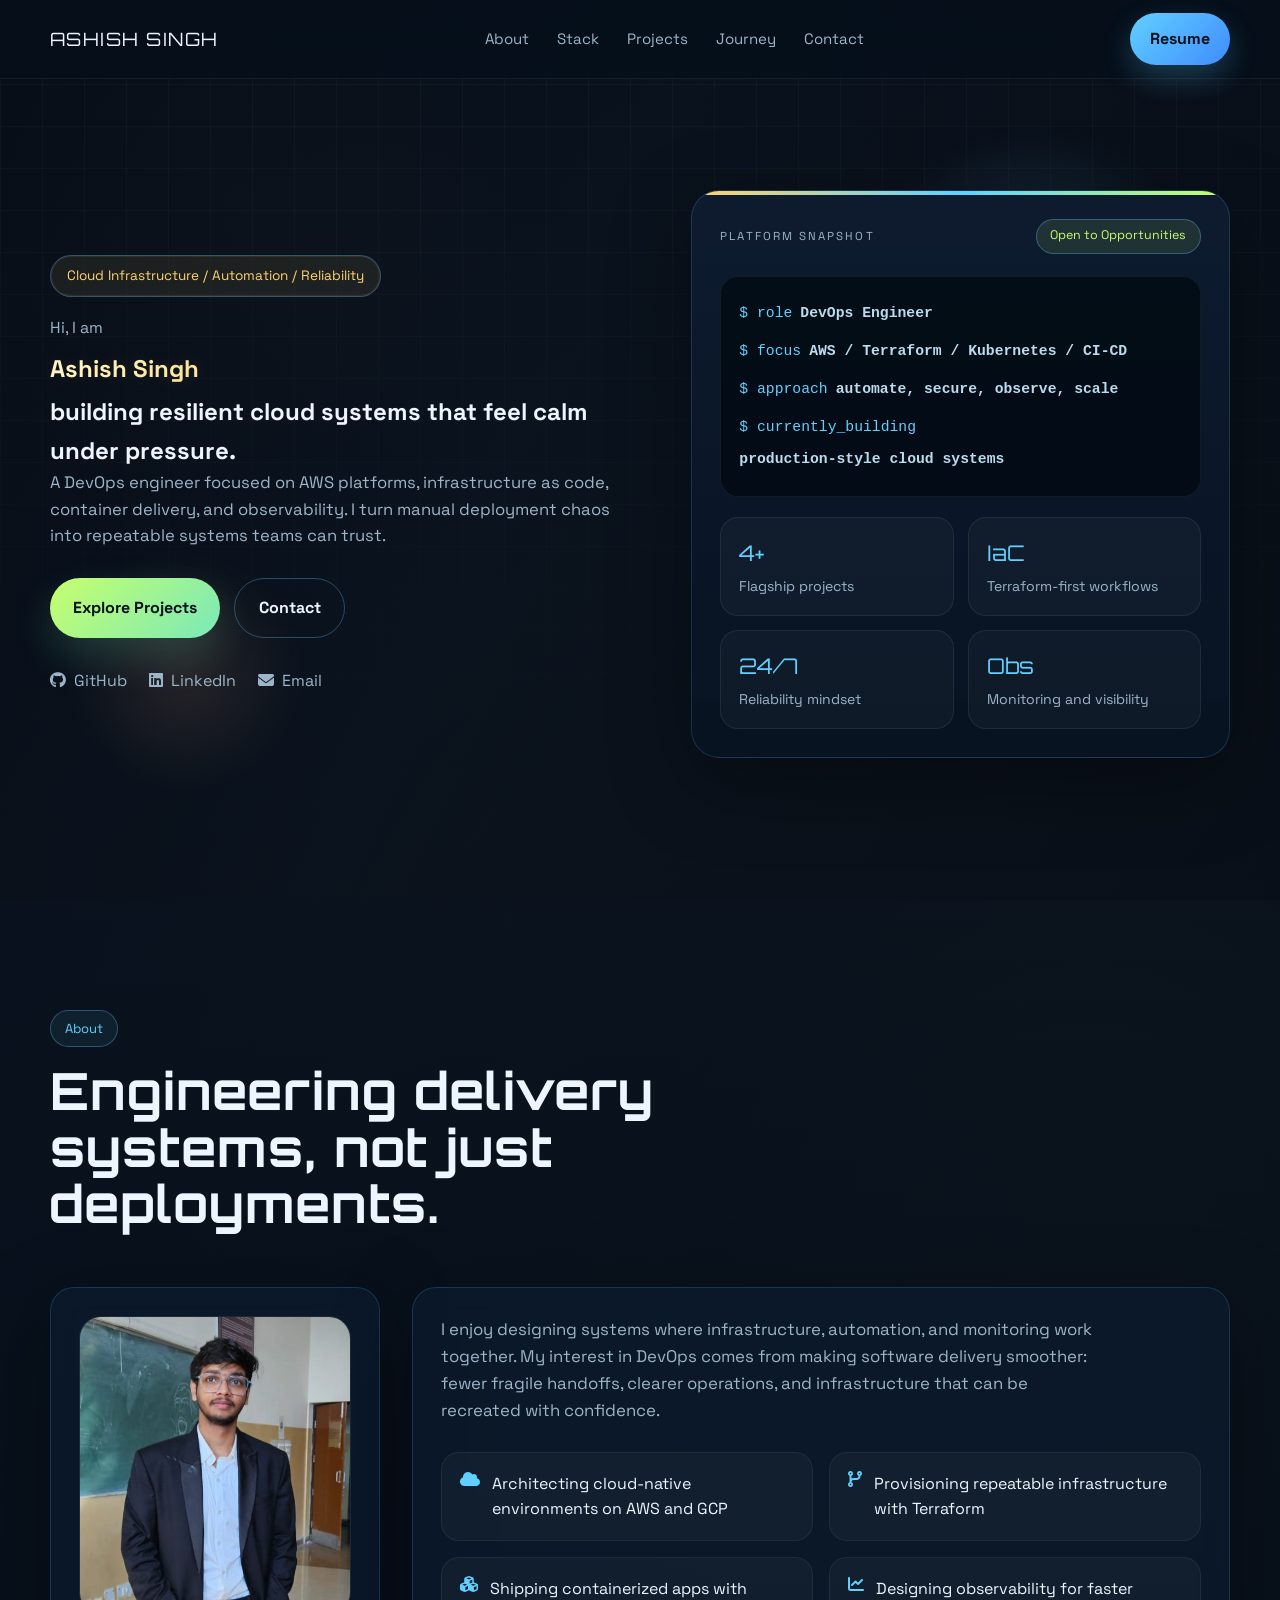
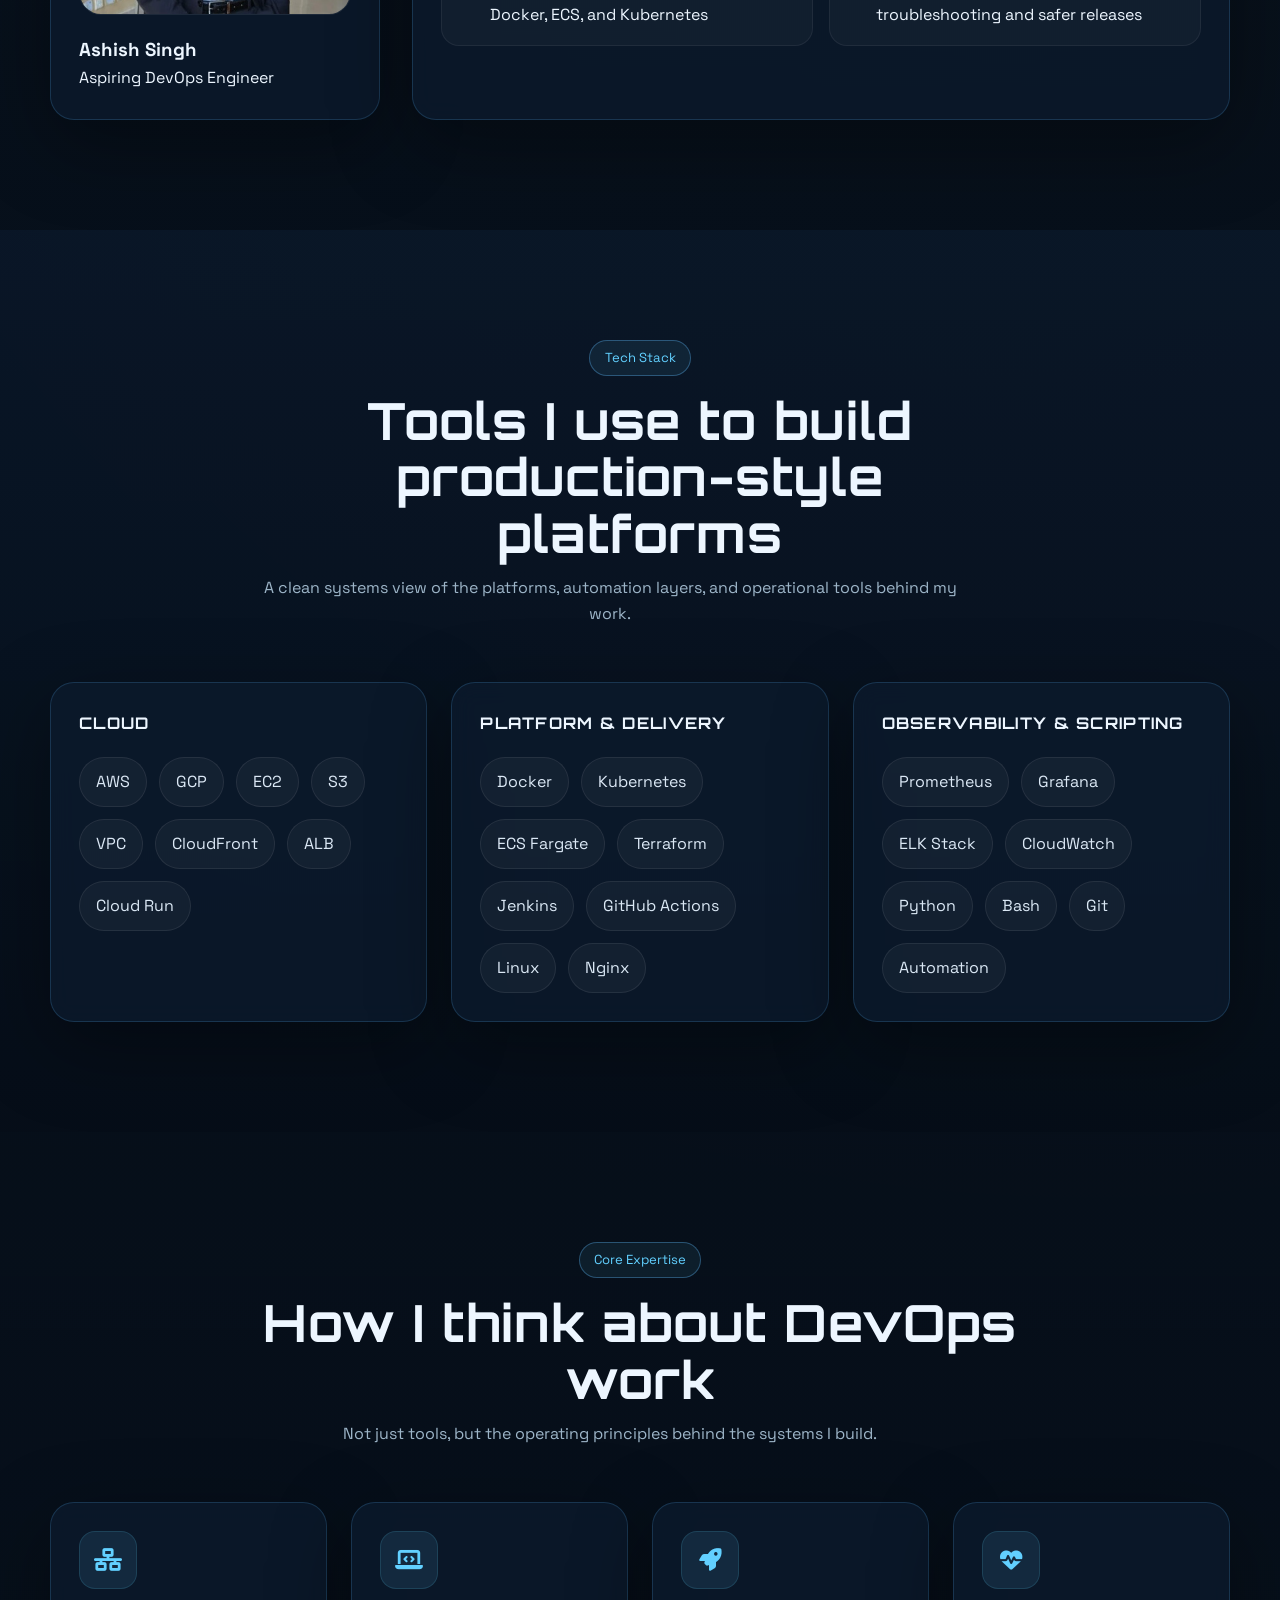
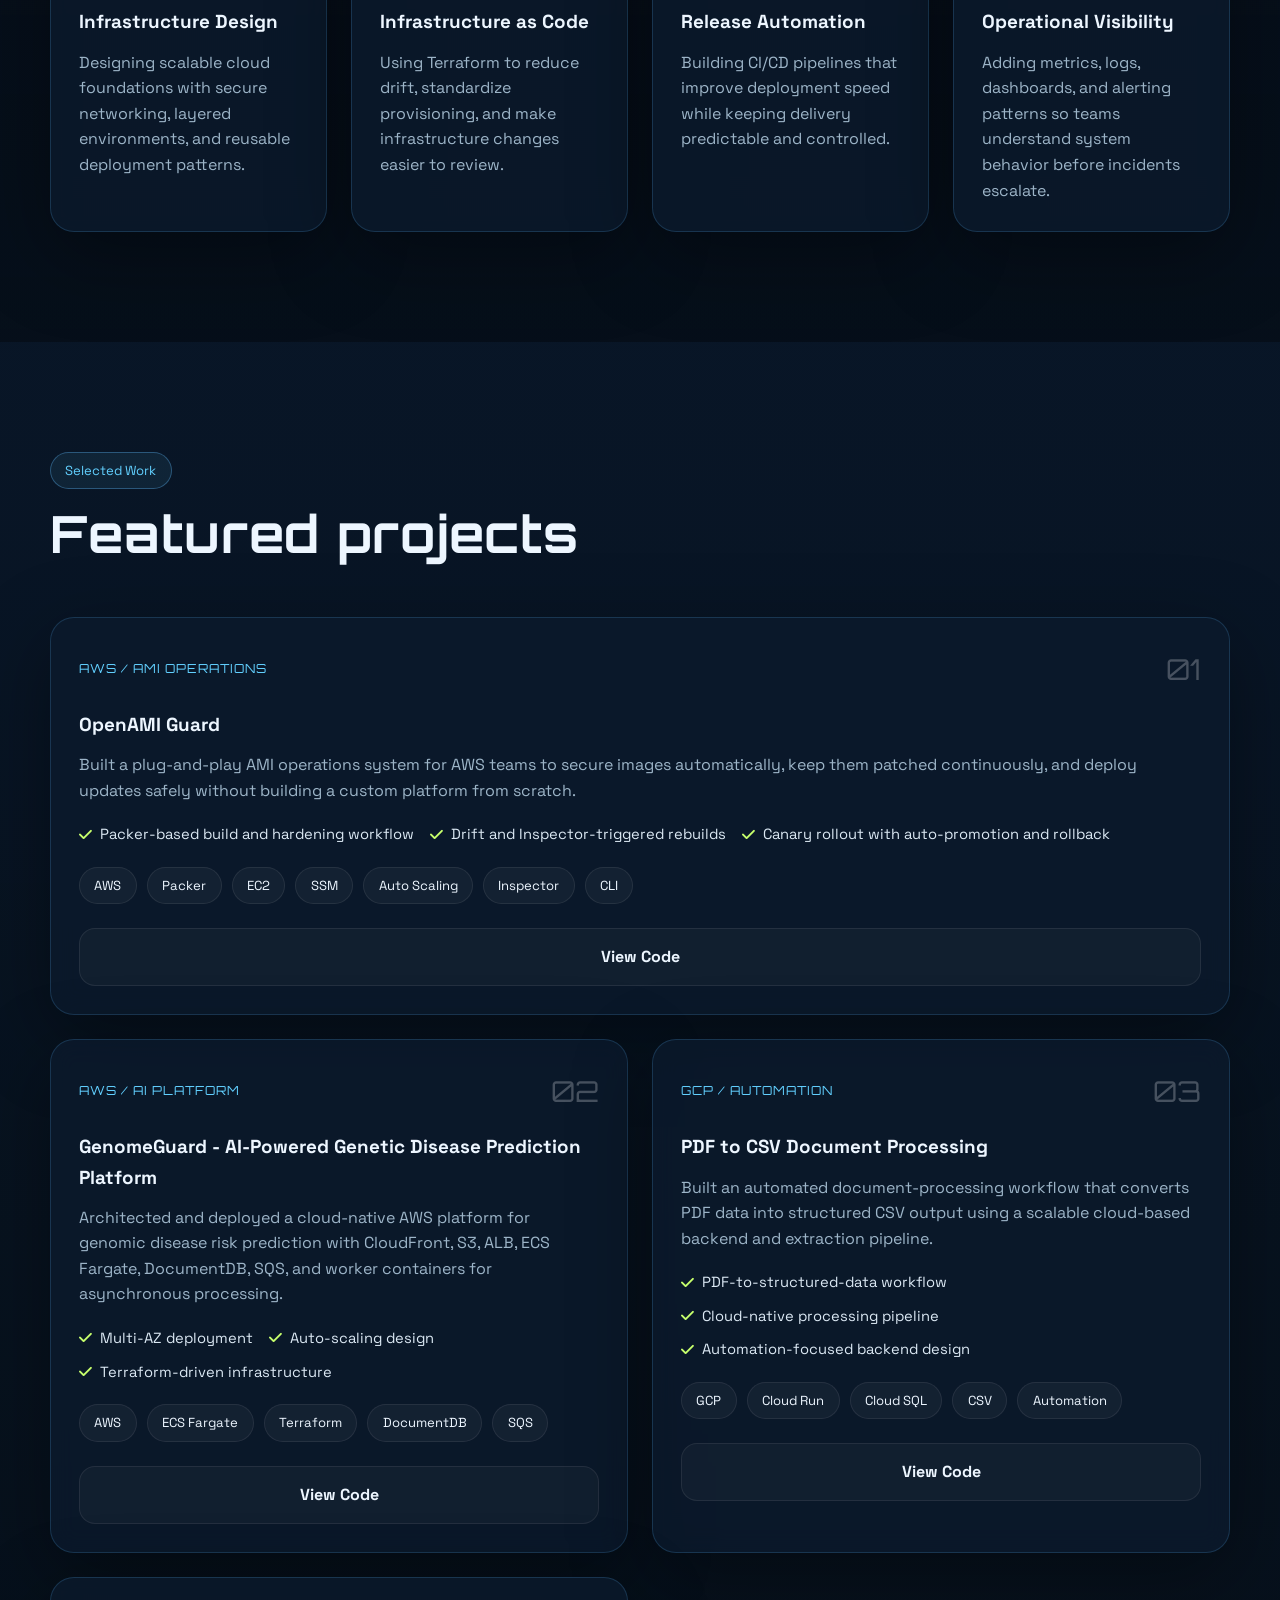
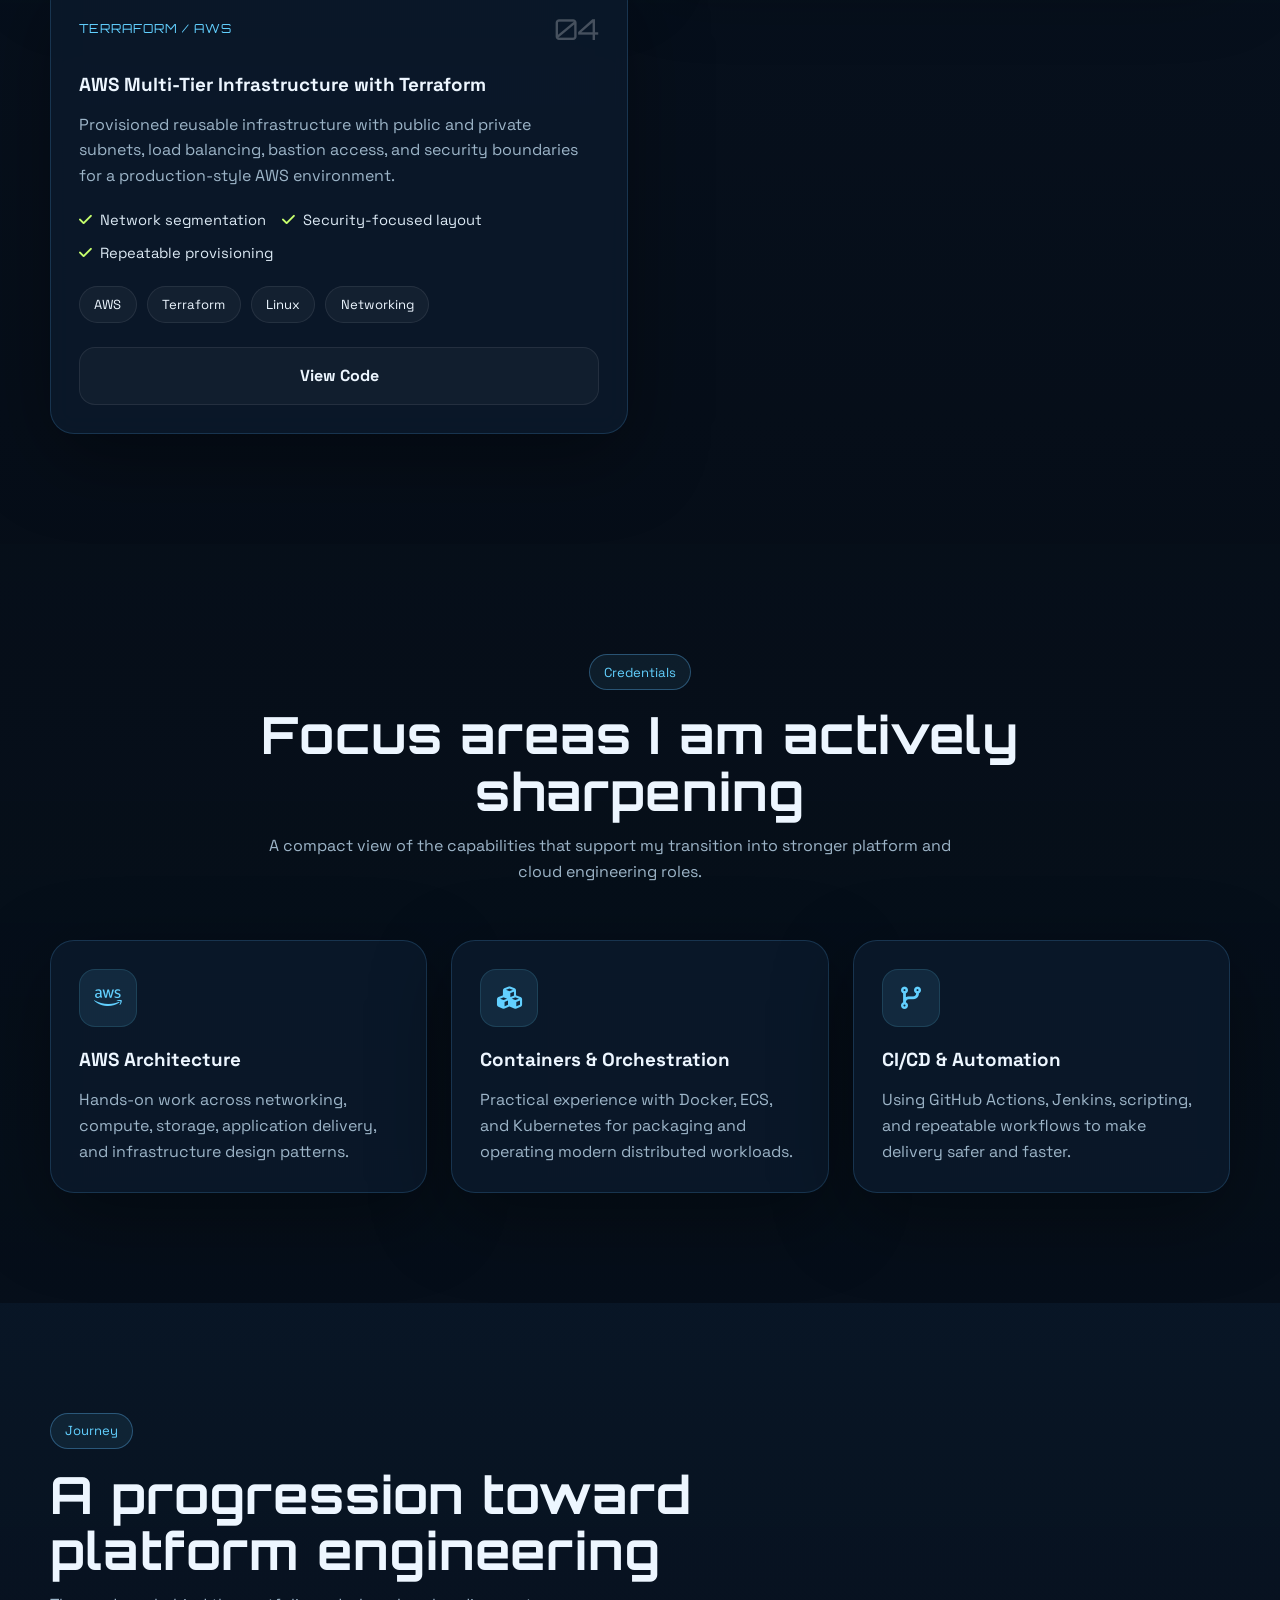
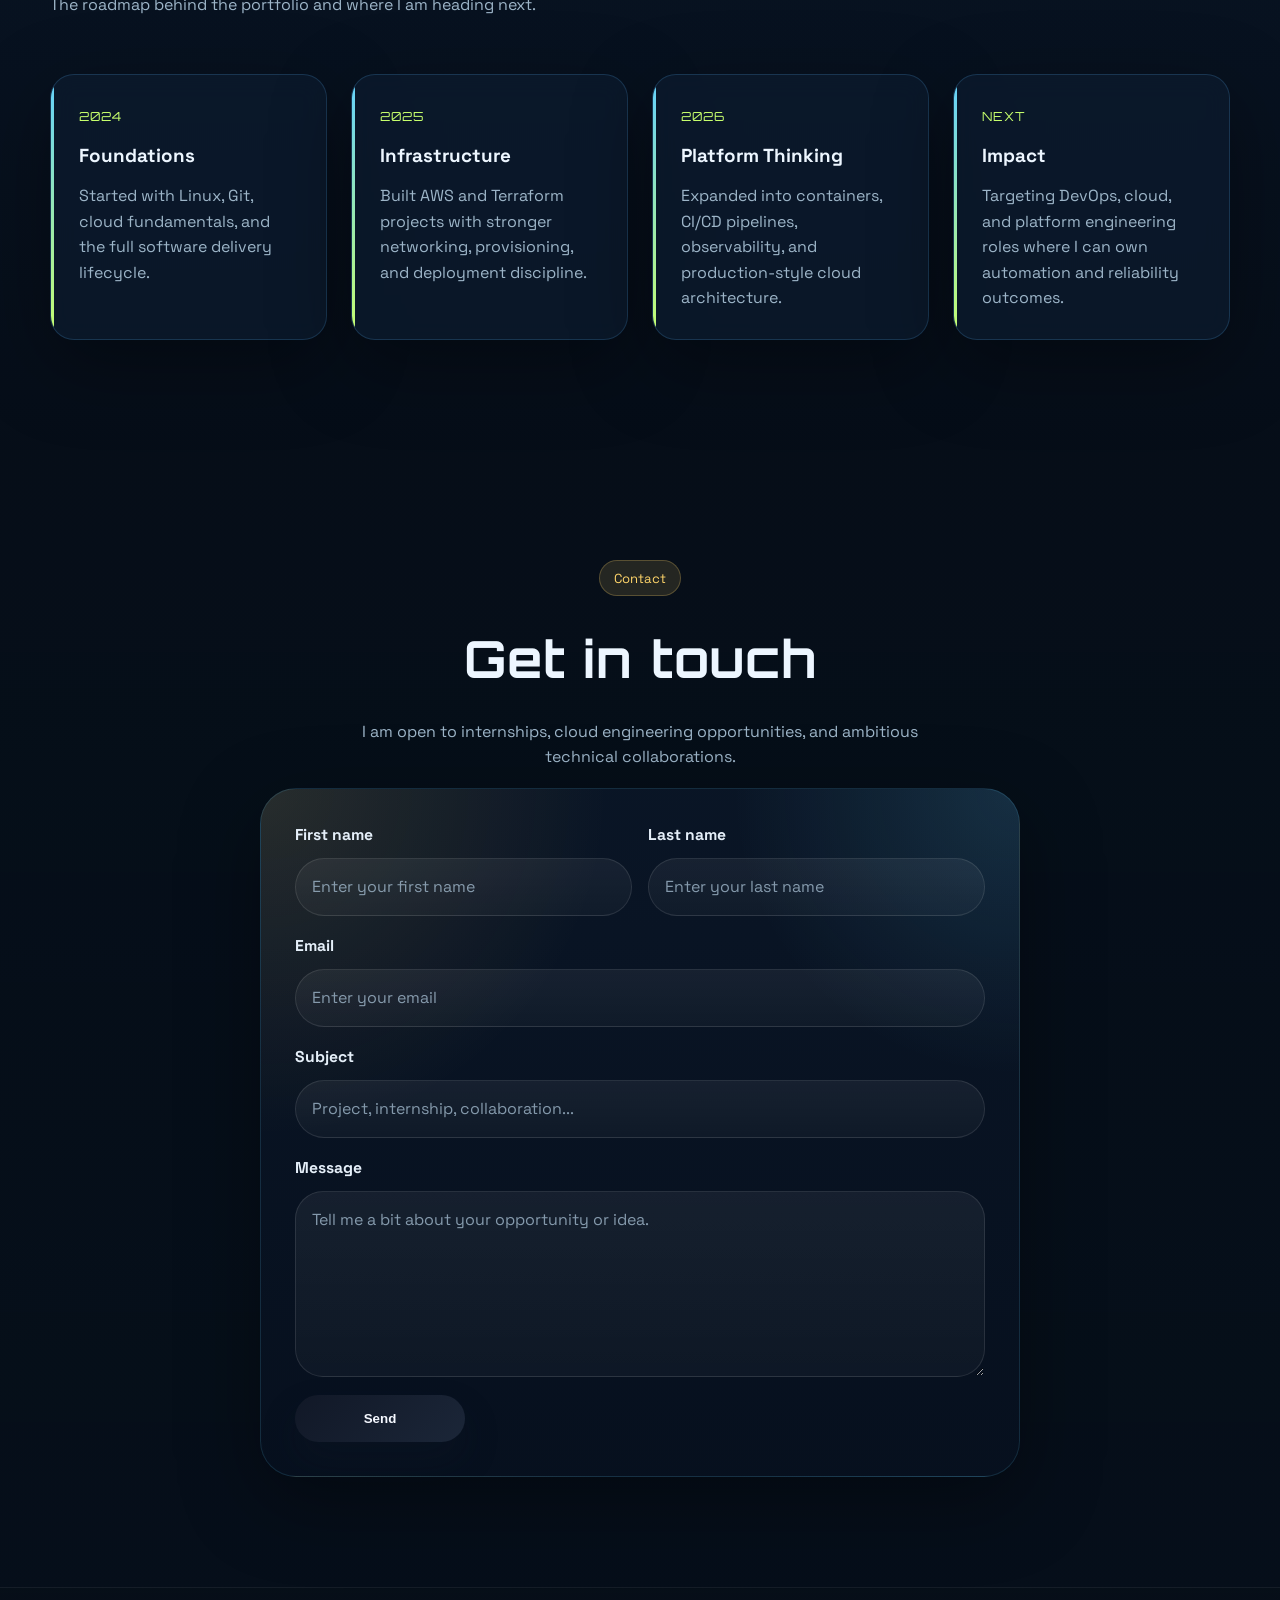
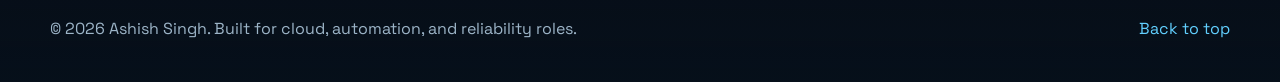
==== commit 08e3febc: "contact form" ====
--- a/index.html
+++ b/index.html
@@ -435,7 +435,6 @@
                                 <textarea name="message" rows="6" placeholder="Tell me a bit about your opportunity or idea." required></textarea>
                             </label>
                             <button type="submit" class="btn btn-primary contact-submit">Send</button>
-                            <p class="contact-note">This form opens your default email app with the message prefilled.</p>
                         </form>
                     </div>
                 </div>
--- a/css/style.css
+++ b/css/style.css
@@ -856,15 +856,32 @@
     display: grid;
     gap: 18px;
     width: min(760px, 100%);
+    text-align: center;
+}
+
+.contact-copy .section-tag {
+    justify-self: center;
+    background: rgba(255, 213, 106, 0.12);
+    color: var(--gold);
+    border: 1px solid rgba(255, 213, 106, 0.24);
+}
+
+.contact-copy .section-subtitle {
+    max-width: 620px;
+    margin: 0 auto;
 }
 
 .contact-form {
     padding: 34px;
     border-radius: 36px;
-    background: linear-gradient(180deg, rgba(248, 250, 254, 0.96), rgba(237, 242, 248, 0.94));
-    border: 1px solid rgba(255, 255, 255, 0.42);
-    box-shadow: 0 24px 70px rgba(0, 0, 0, 0.24);
+    background:
+        radial-gradient(circle at top left, rgba(255, 213, 106, 0.12), transparent 34%),
+        radial-gradient(circle at top right, rgba(98, 208, 255, 0.14), transparent 28%),
+        linear-gradient(180deg, rgba(10, 22, 38, 0.96), rgba(7, 17, 31, 0.94));
+    border: 1px solid rgba(98, 208, 255, 0.14);
+    box-shadow: var(--shadow);
     backdrop-filter: blur(12px);
+    text-align: left;
 }
 
 .form-row {
@@ -880,7 +897,7 @@
 }
 
 .form-field span {
-    color: #08111d;
+    color: #e5eff9;
     font-size: 0.98rem;
     font-weight: 700;
 }
@@ -890,24 +907,24 @@
     width: 100%;
     padding: 0.95rem 1rem;
     border-radius: 999px;
-    border: 1px solid rgba(8, 17, 29, 0.72);
-    background: rgba(255, 255, 255, 0.72);
-    color: #08111d;
+    border: 1px solid rgba(255, 255, 255, 0.1);
+    background: linear-gradient(180deg, rgba(255, 255, 255, 0.06), rgba(255, 255, 255, 0.03));
+    color: var(--text);
     font: inherit;
     transition: border-color 0.25s ease, box-shadow 0.25s ease, background 0.25s ease;
 }
 
 .form-field input::placeholder,
 .form-field textarea::placeholder {
-    color: rgba(8, 17, 29, 0.36);
+    color: rgba(157, 181, 200, 0.82);
 }
 
 .form-field input:focus,
 .form-field textarea:focus {
     outline: none;
-    border-color: #08111d;
-    box-shadow: 0 0 0 4px rgba(98, 208, 255, 0.08);
-    background: rgba(255, 255, 255, 0.98);
+    border-color: var(--cyan);
+    box-shadow: 0 0 0 4px rgba(98, 208, 255, 0.14);
+    background: rgba(255, 255, 255, 0.08);
 }
 
 .form-field textarea {
@@ -920,14 +937,14 @@
     border: 0;
     cursor: pointer;
     min-width: 170px;
-    background: #171f2c;
+    background: linear-gradient(135deg, #111827, #1b2638);
     color: #f5f8ff;
-    box-shadow: none;
+    box-shadow: 0 18px 36px rgba(17, 24, 39, 0.24);
 }
 
 .contact-note {
     margin-top: 14px;
-    color: rgba(8, 17, 29, 0.62);
+    color: var(--muted);
     font-size: 0.9rem;
 }
 
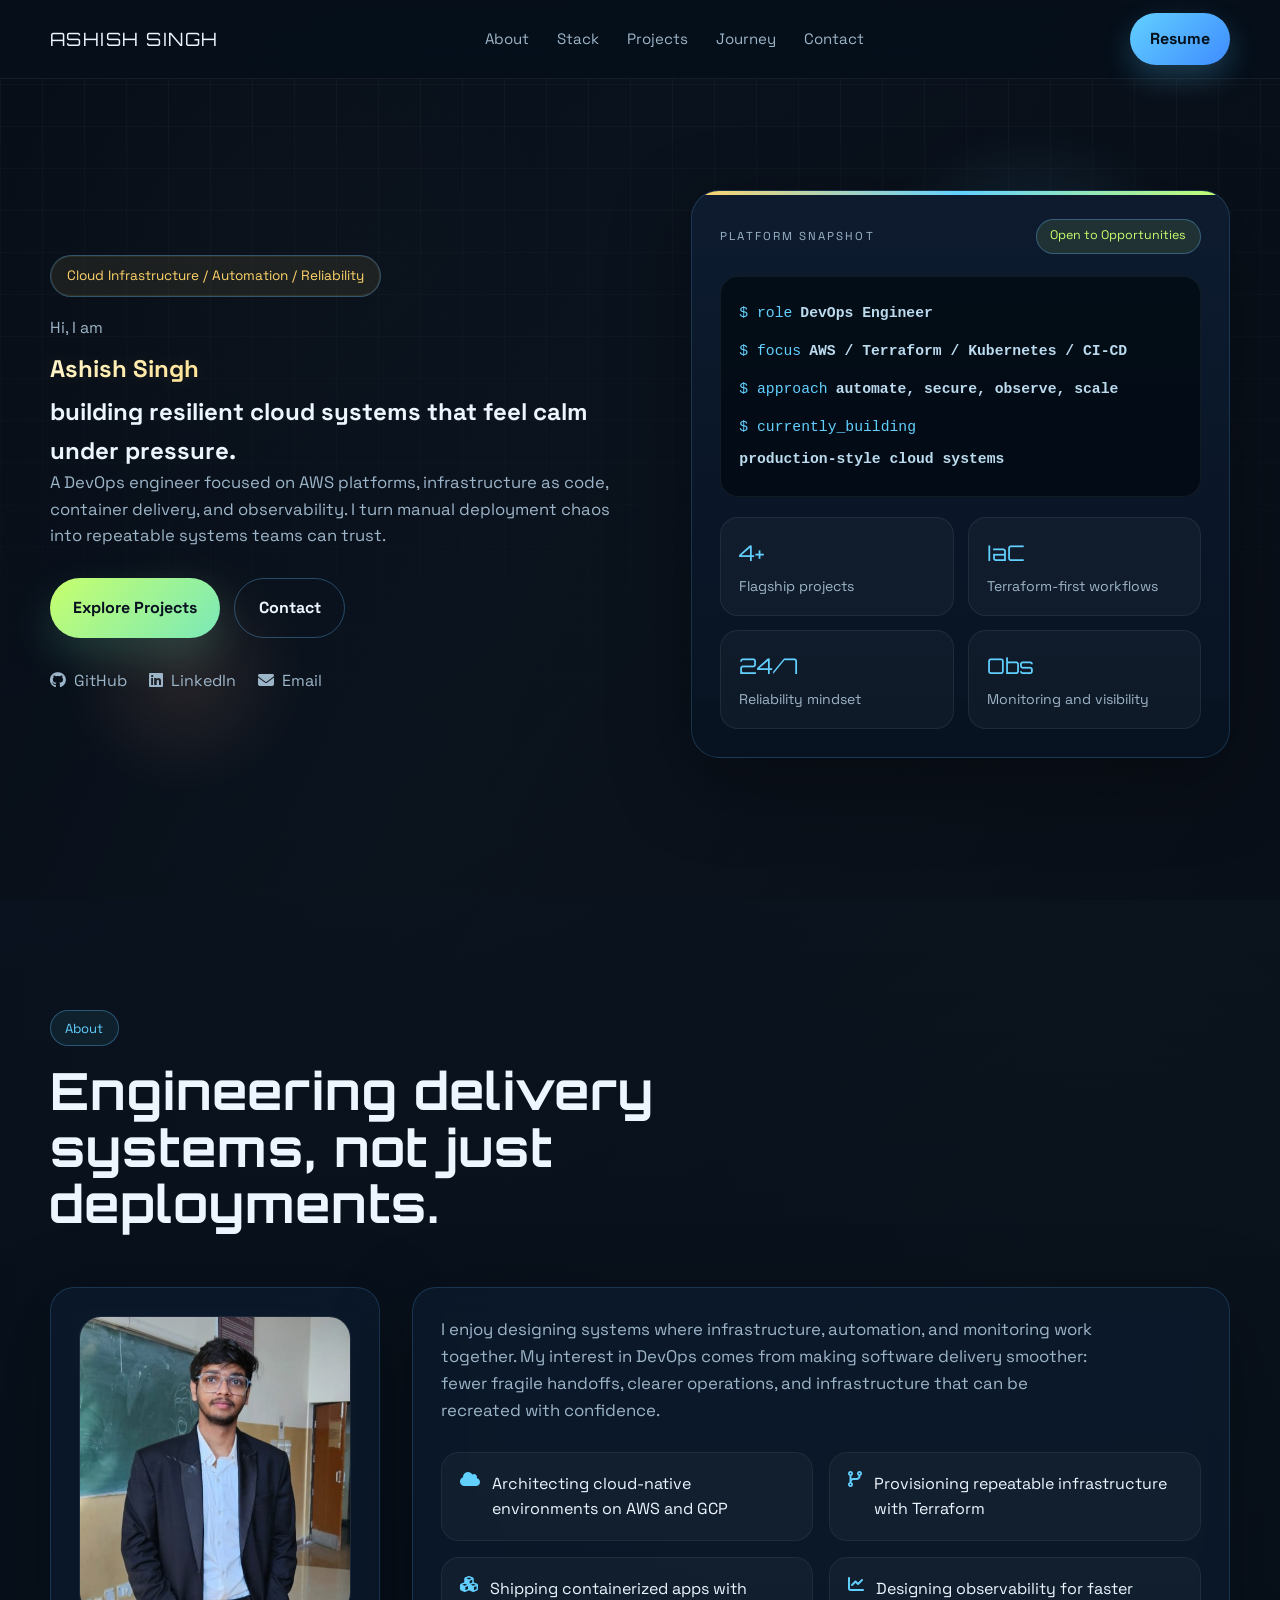
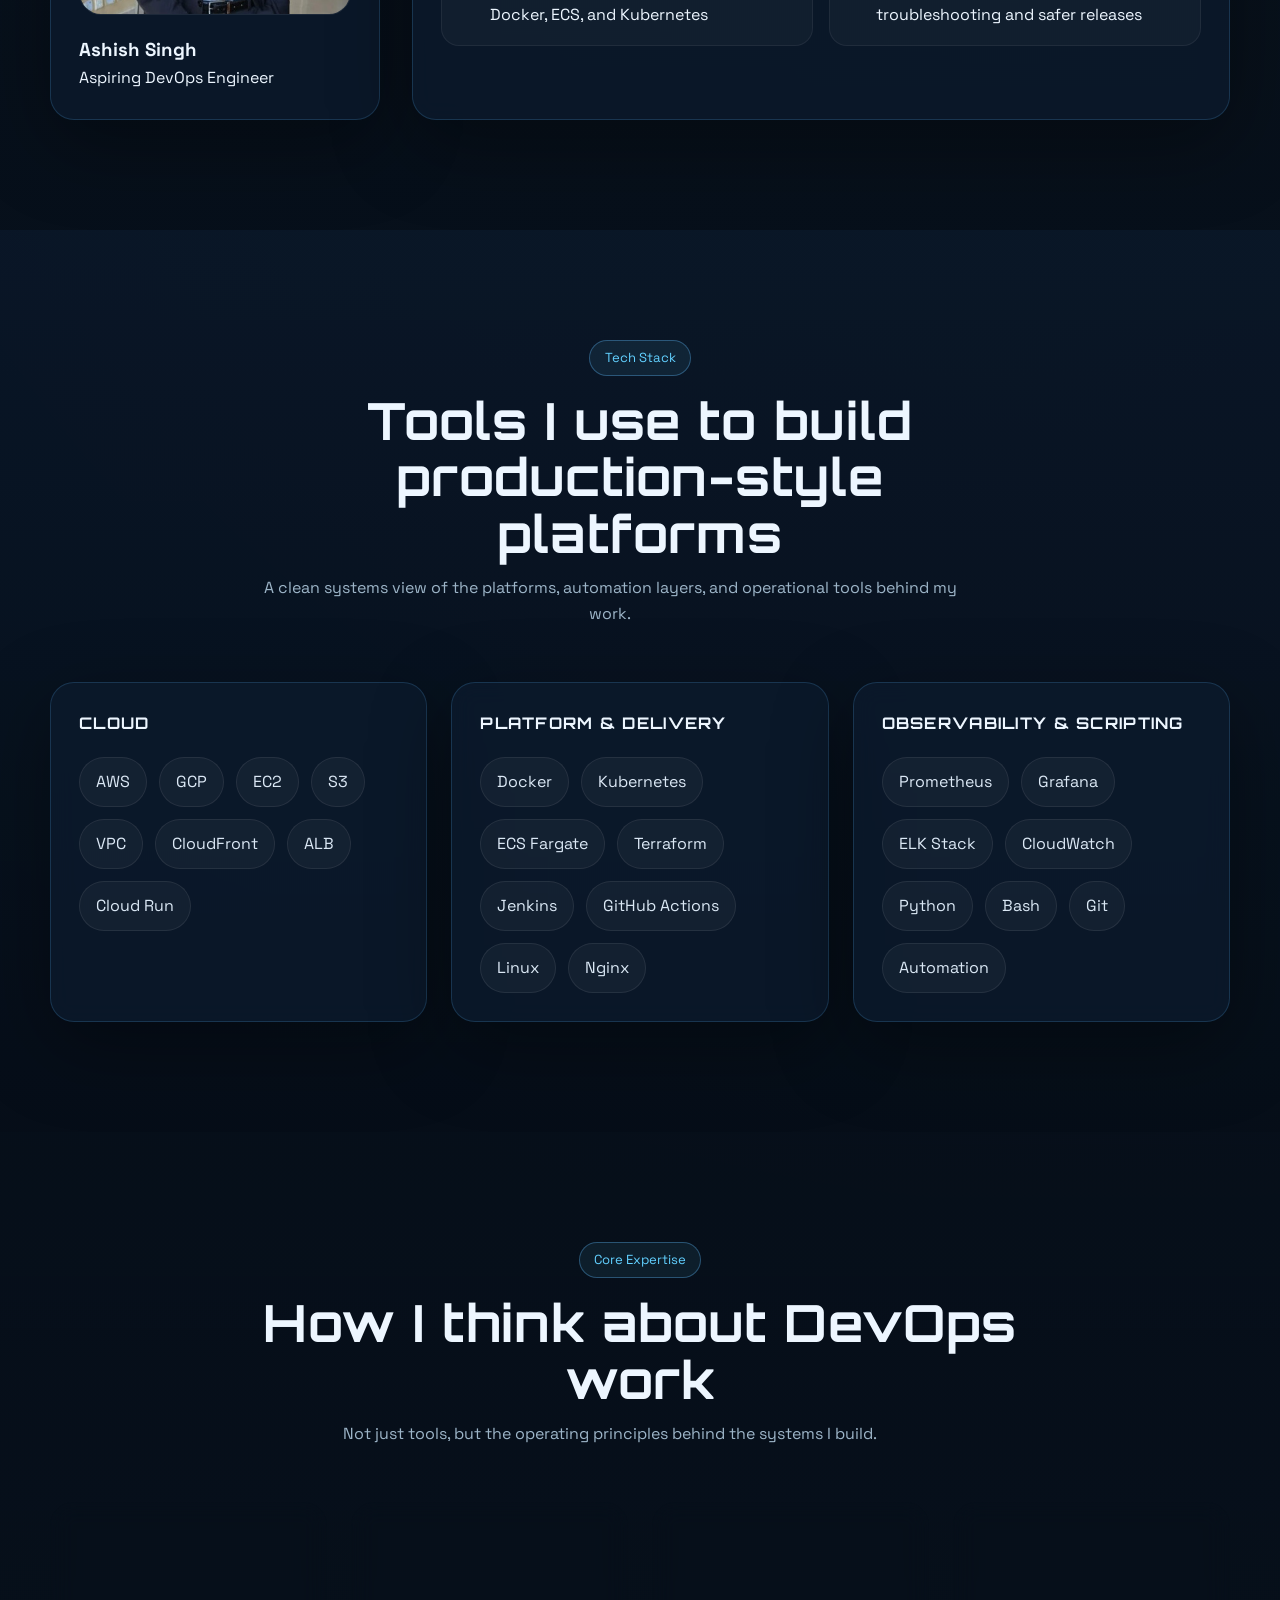
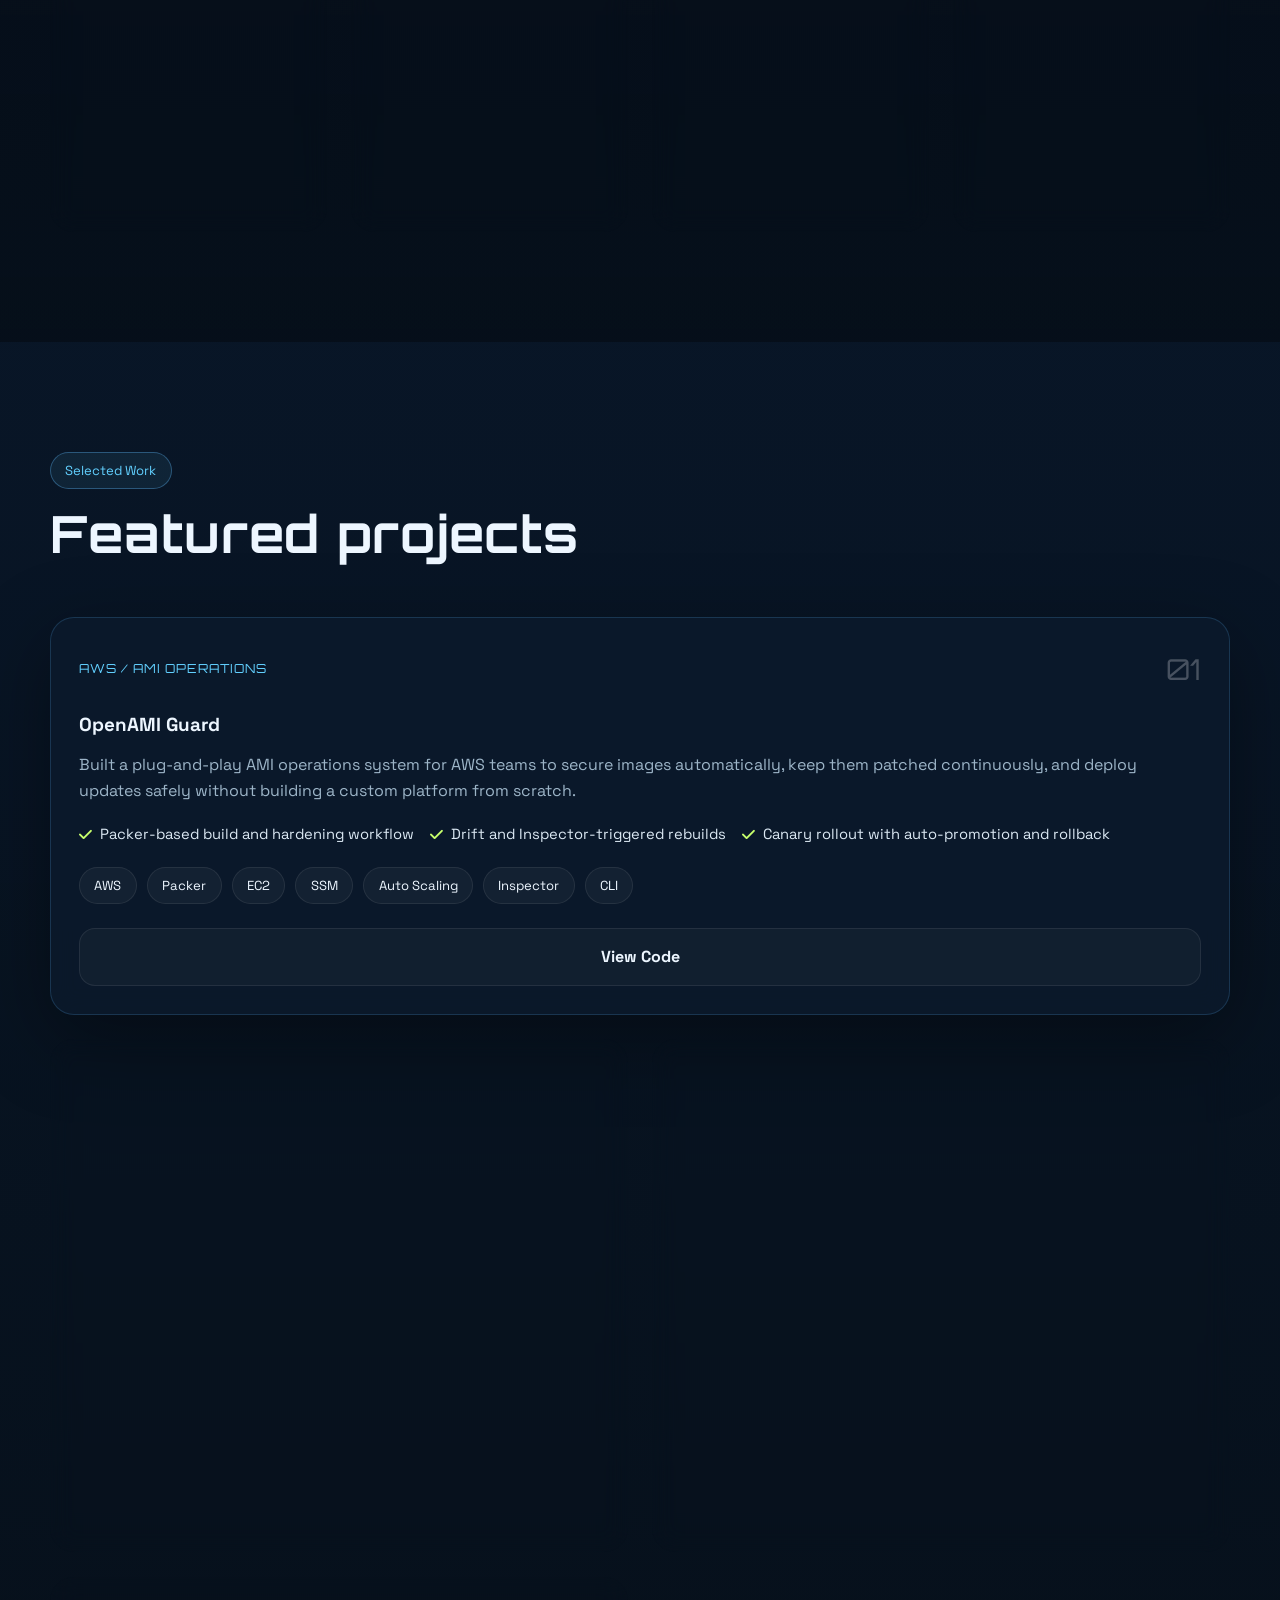
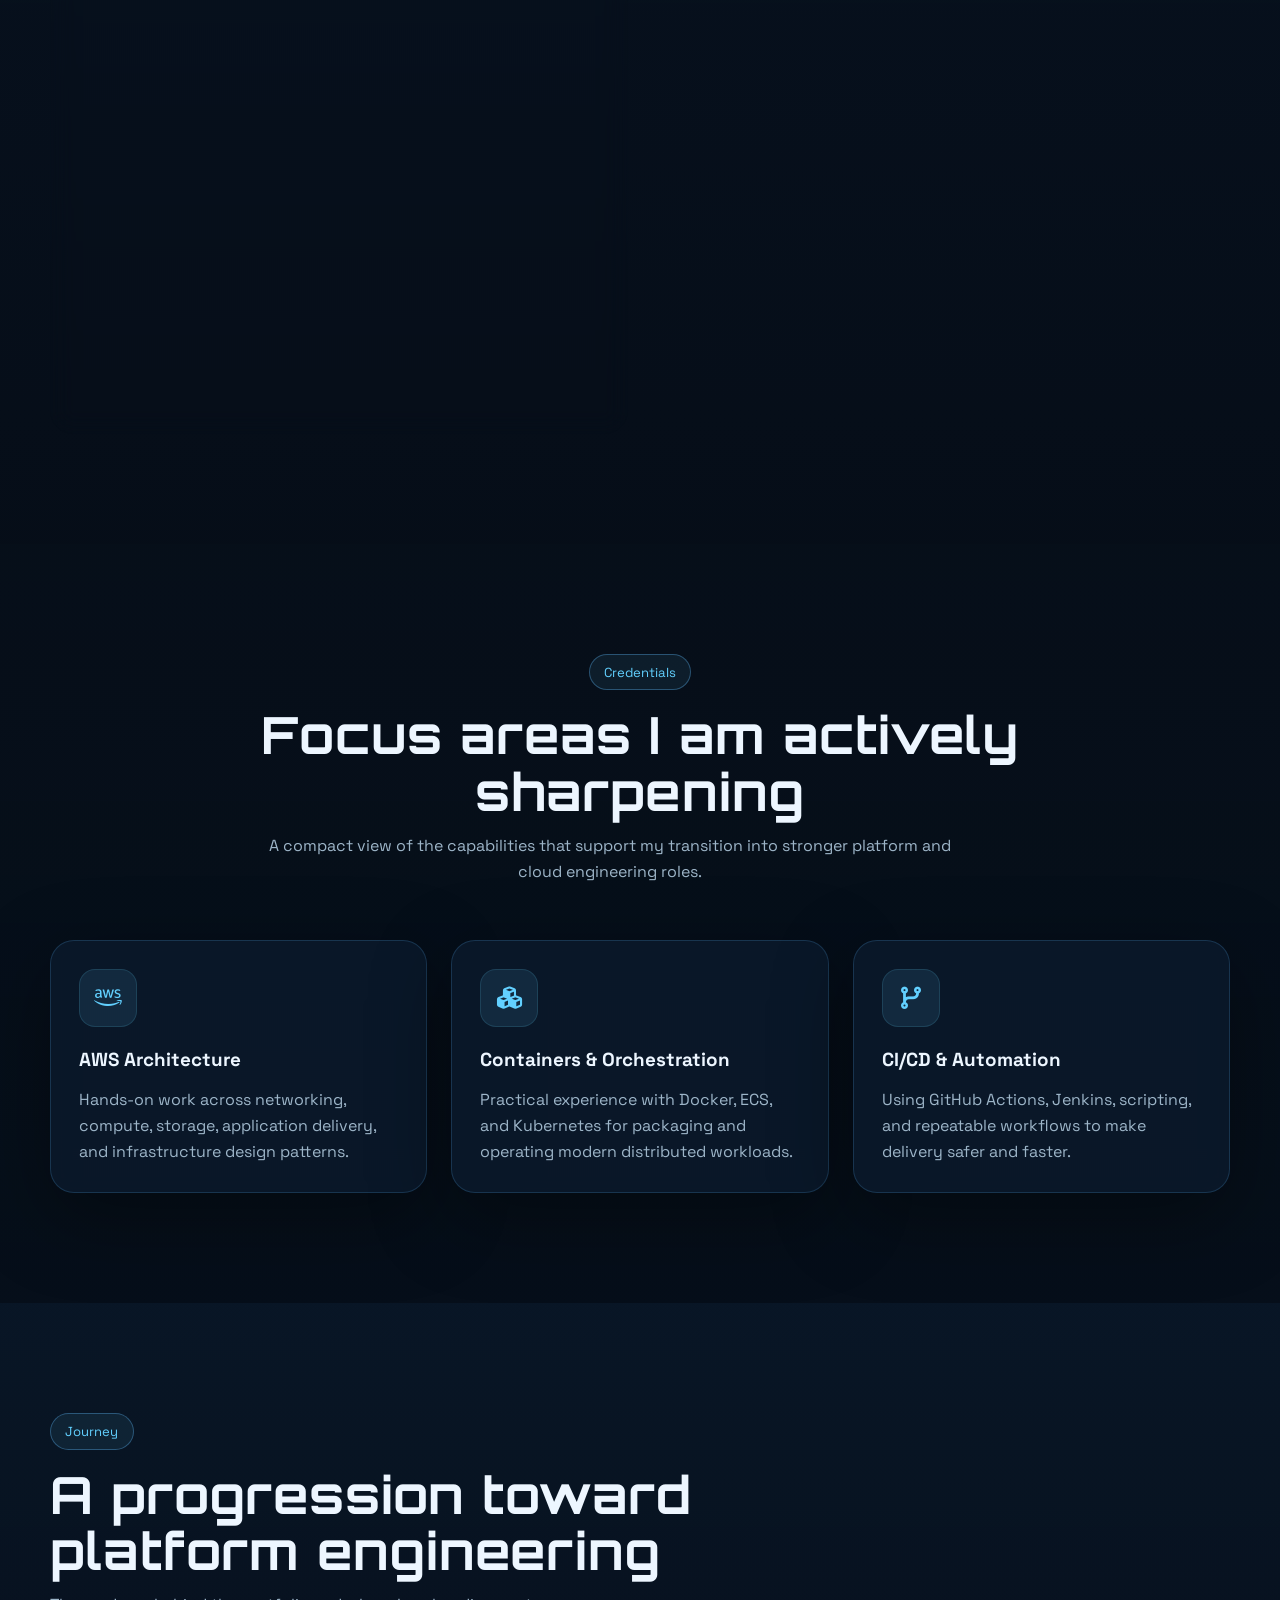
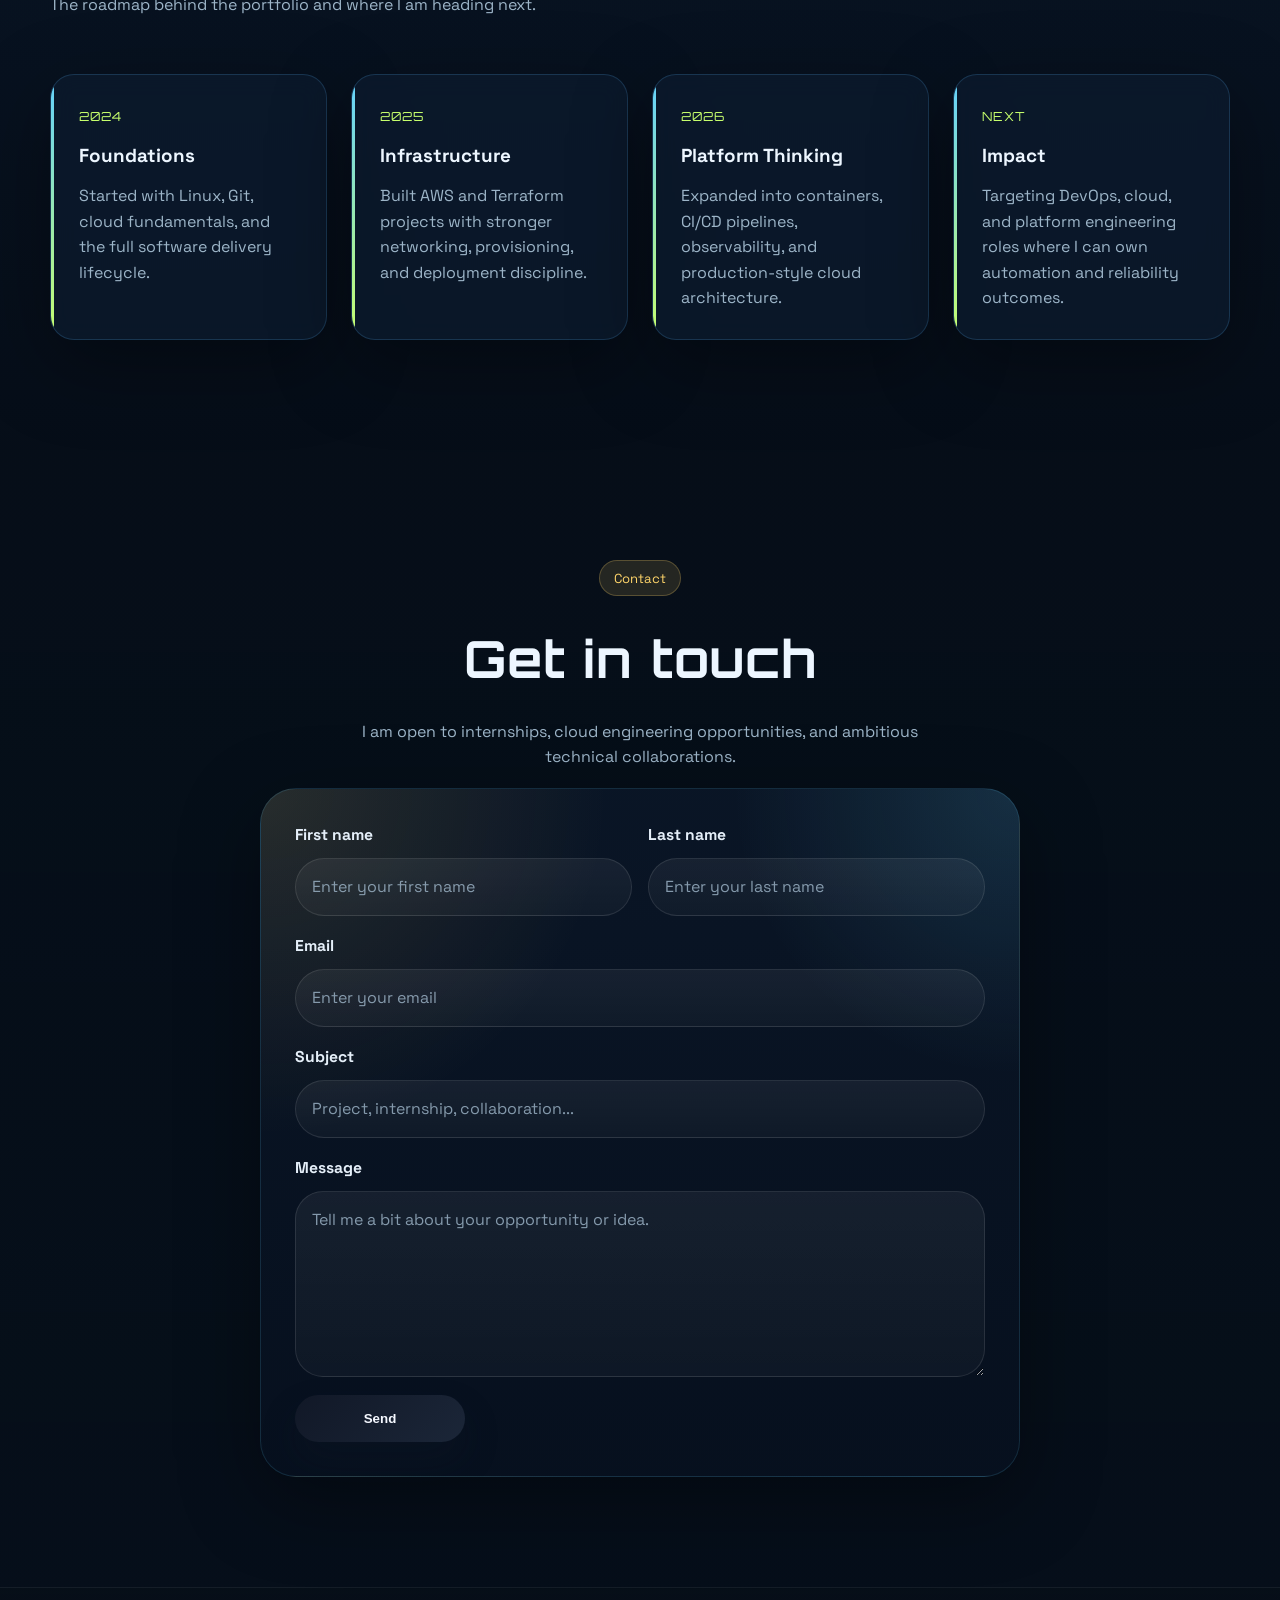
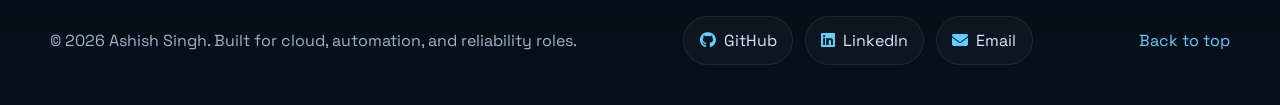
==== commit b7a4119a: "fotter updation" ====
--- a/index.html
+++ b/index.html
@@ -444,6 +444,20 @@
         <footer>
             <div class="container footer-inner">
                 <p>&copy; 2026 Ashish Singh. Built for cloud, automation, and reliability roles.</p>
+                <div class="footer-socials">
+                    <a href="https://github.com/AshishSingh1503" target="_blank" class="footer-social-link">
+                        <i class="fab fa-github"></i>
+                        <span>GitHub</span>
+                    </a>
+                    <a href="https://www.linkedin.com/in/ashish-singh-70b7082a0/" target="_blank" class="footer-social-link">
+                        <i class="fab fa-linkedin"></i>
+                        <span>LinkedIn</span>
+                    </a>
+                    <a href="mailto:singhashish150305@gmail.com" class="footer-social-link">
+                        <i class="fas fa-envelope"></i>
+                        <span>Email</span>
+                    </a>
+                </div>
                 <a href="#home" class="footer-link">Back to top</a>
             </div>
         </footer>
--- a/css/style.css
+++ b/css/style.css
@@ -976,7 +976,40 @@
     align-items: center;
     justify-content: space-between;
     gap: 16px;
+    flex-wrap: wrap;
     color: var(--muted);
+}
+
+.footer-socials {
+    display: flex;
+    flex-wrap: wrap;
+    gap: 12px;
+    align-items: center;
+    justify-content: center;
+}
+
+.footer-social-link {
+    display: inline-flex;
+    align-items: center;
+    gap: 8px;
+    padding: 0.65rem 0.95rem;
+    border-radius: 999px;
+    text-decoration: none;
+    color: #dce8f4;
+    background: rgba(255, 255, 255, 0.03);
+    border: 1px solid rgba(255, 255, 255, 0.08);
+    transition: transform 0.25s ease, border-color 0.25s ease, color 0.25s ease, background 0.25s ease;
+}
+
+.footer-social-link i {
+    color: var(--aqua);
+}
+
+.footer-social-link:hover {
+    transform: translateY(-2px);
+    color: var(--text);
+    border-color: var(--line-strong);
+    background: rgba(98, 208, 255, 0.08);
 }
 
 .footer-link {
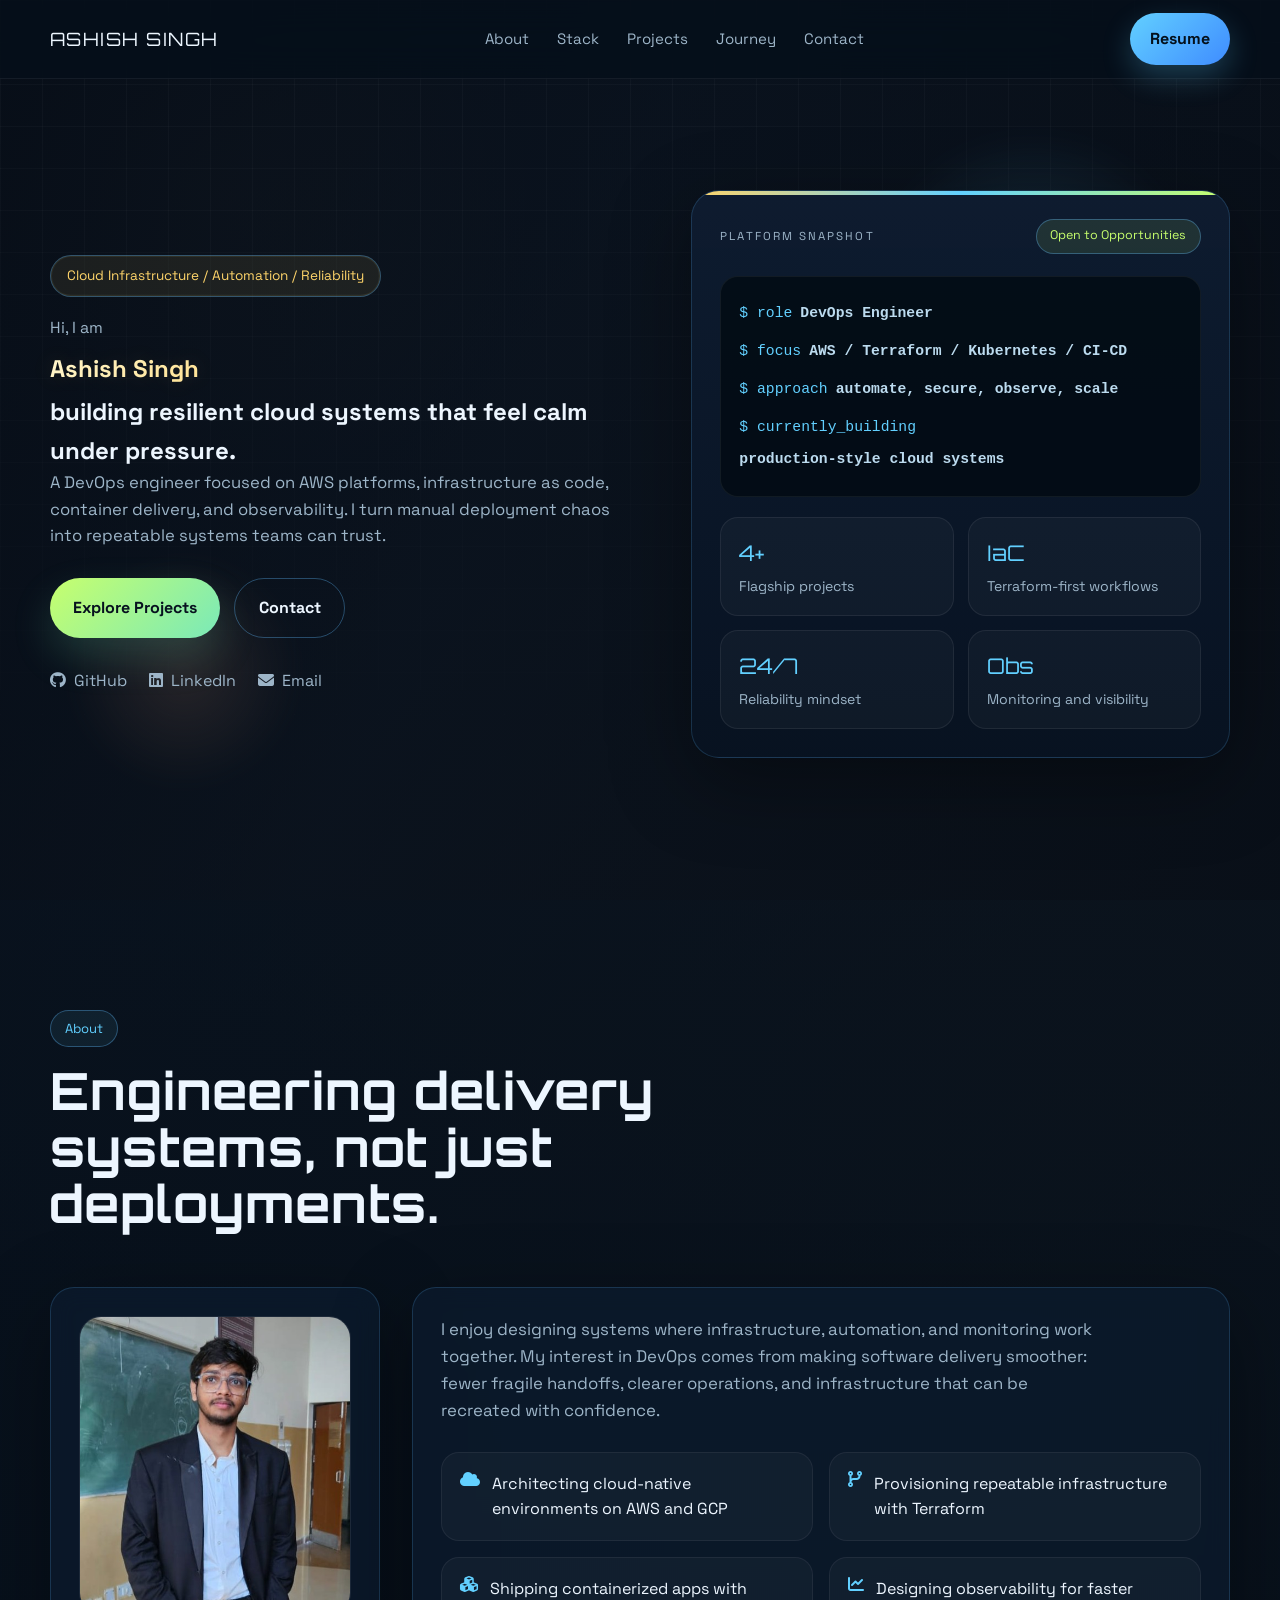
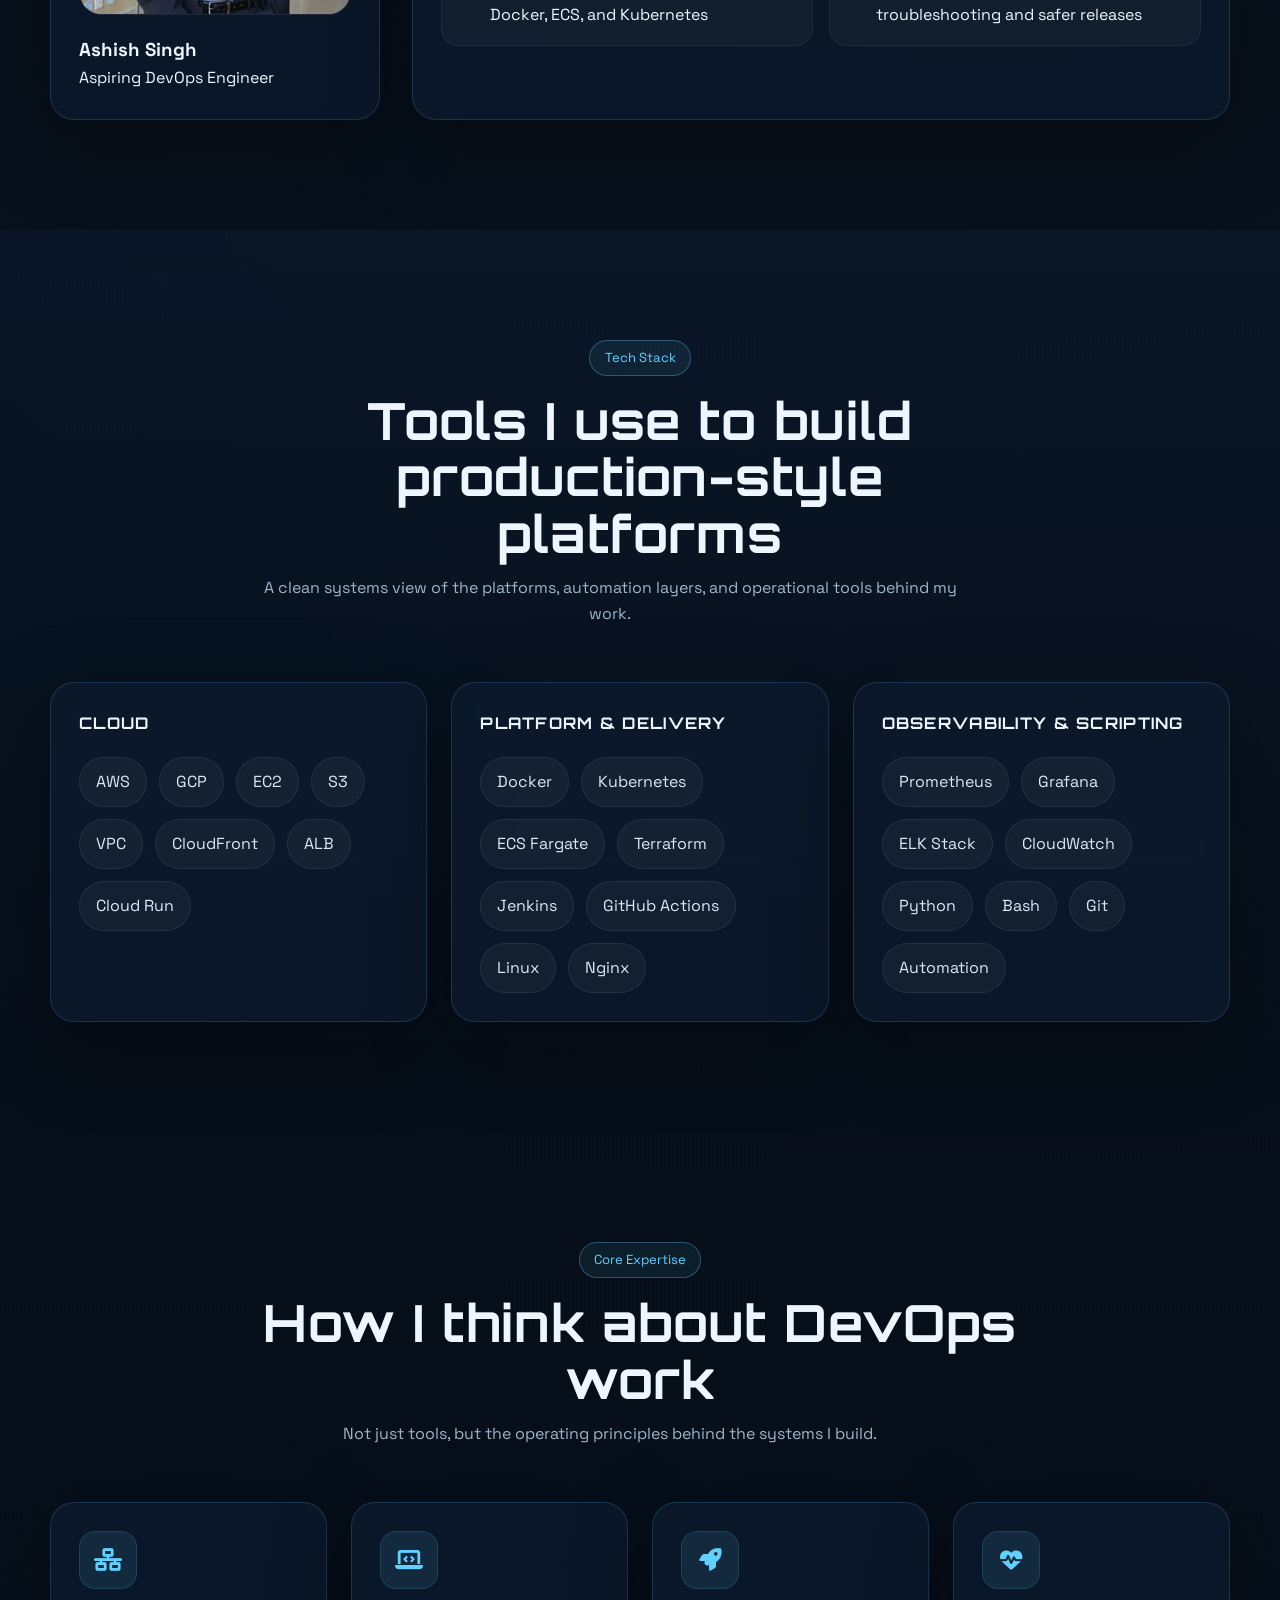
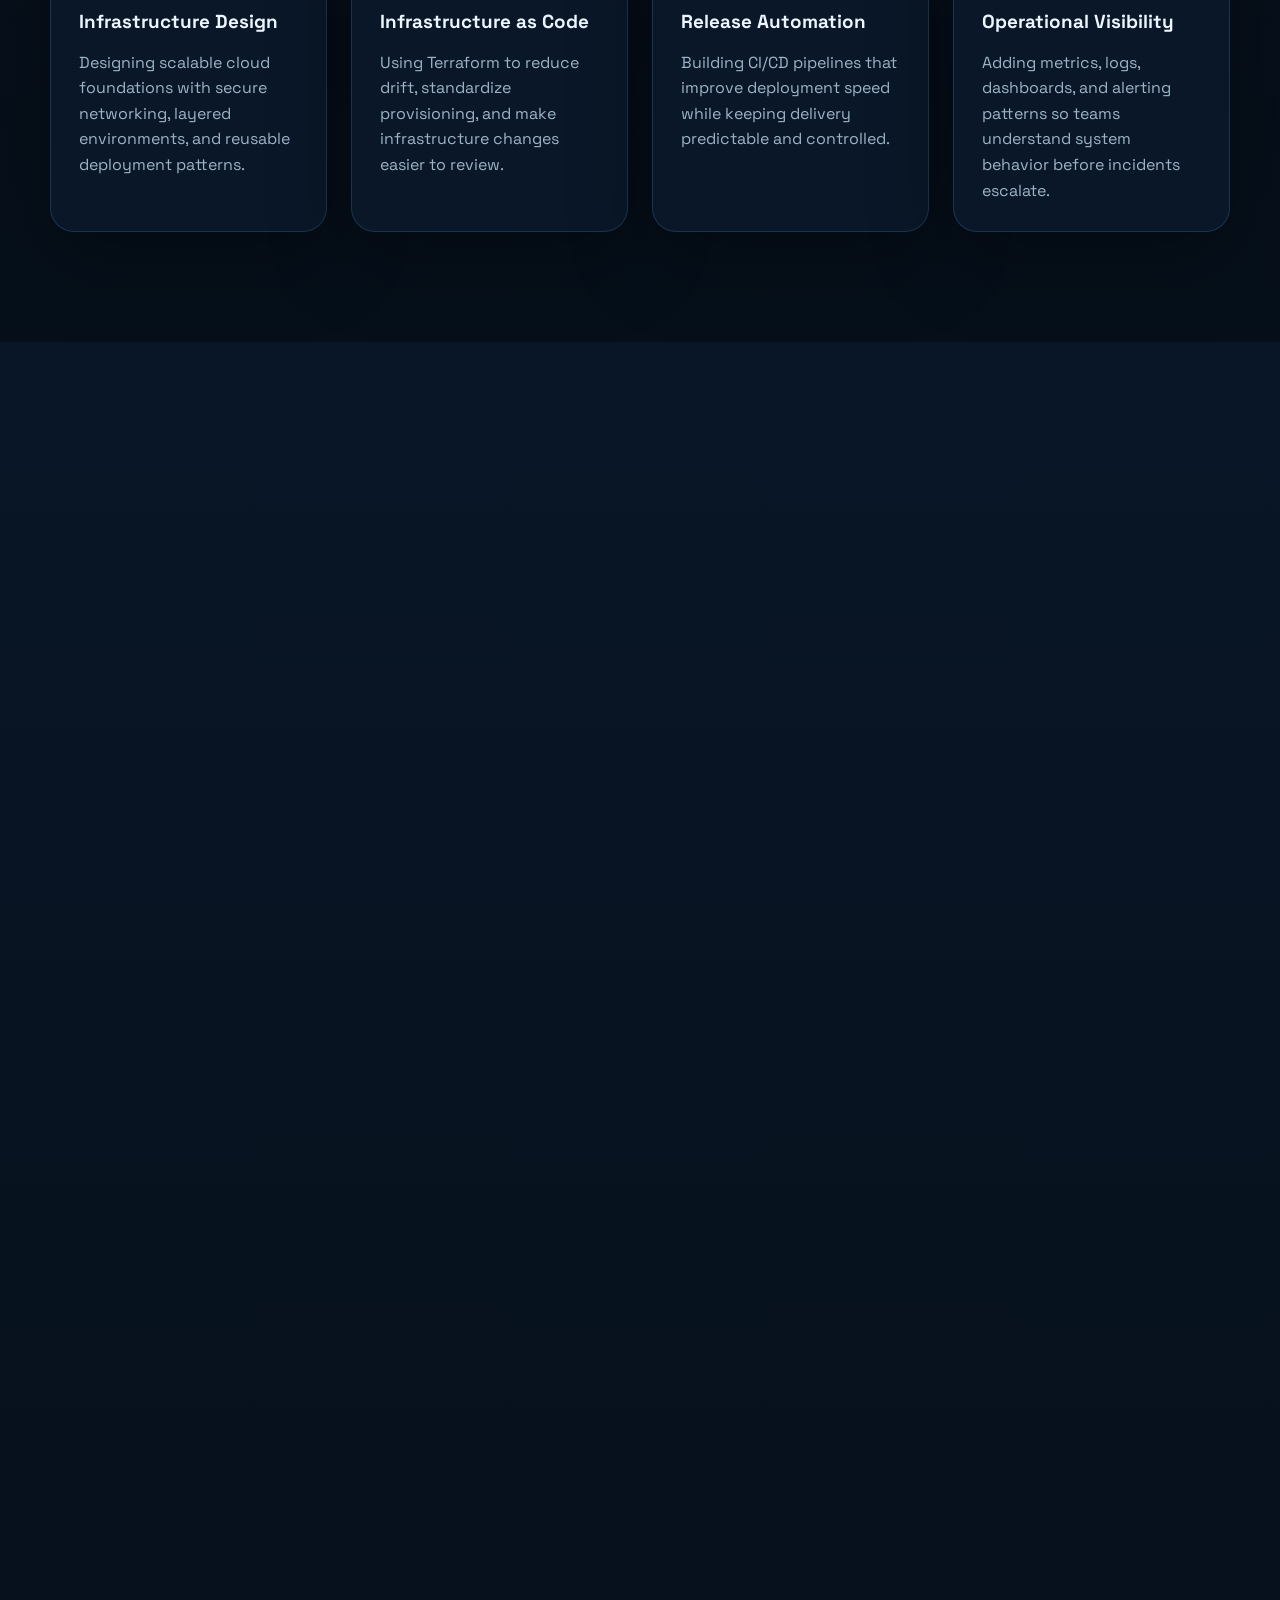
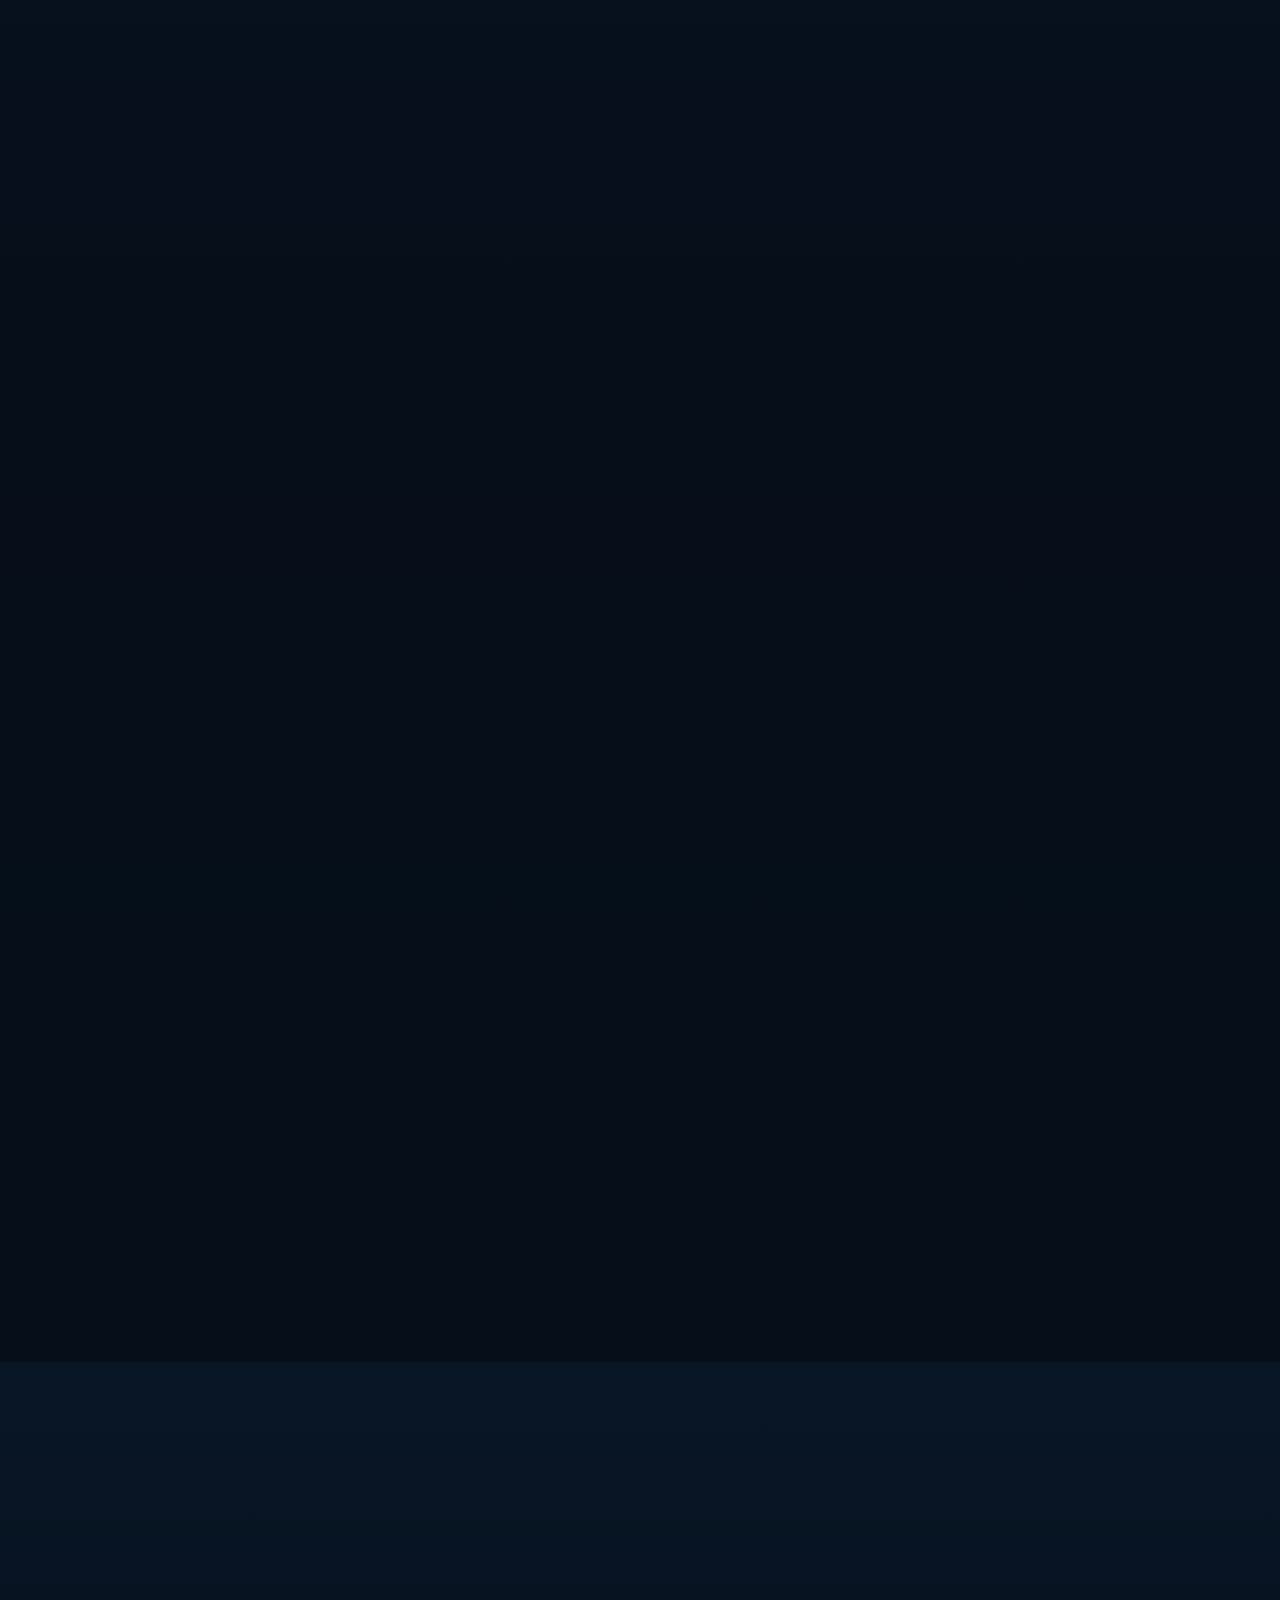
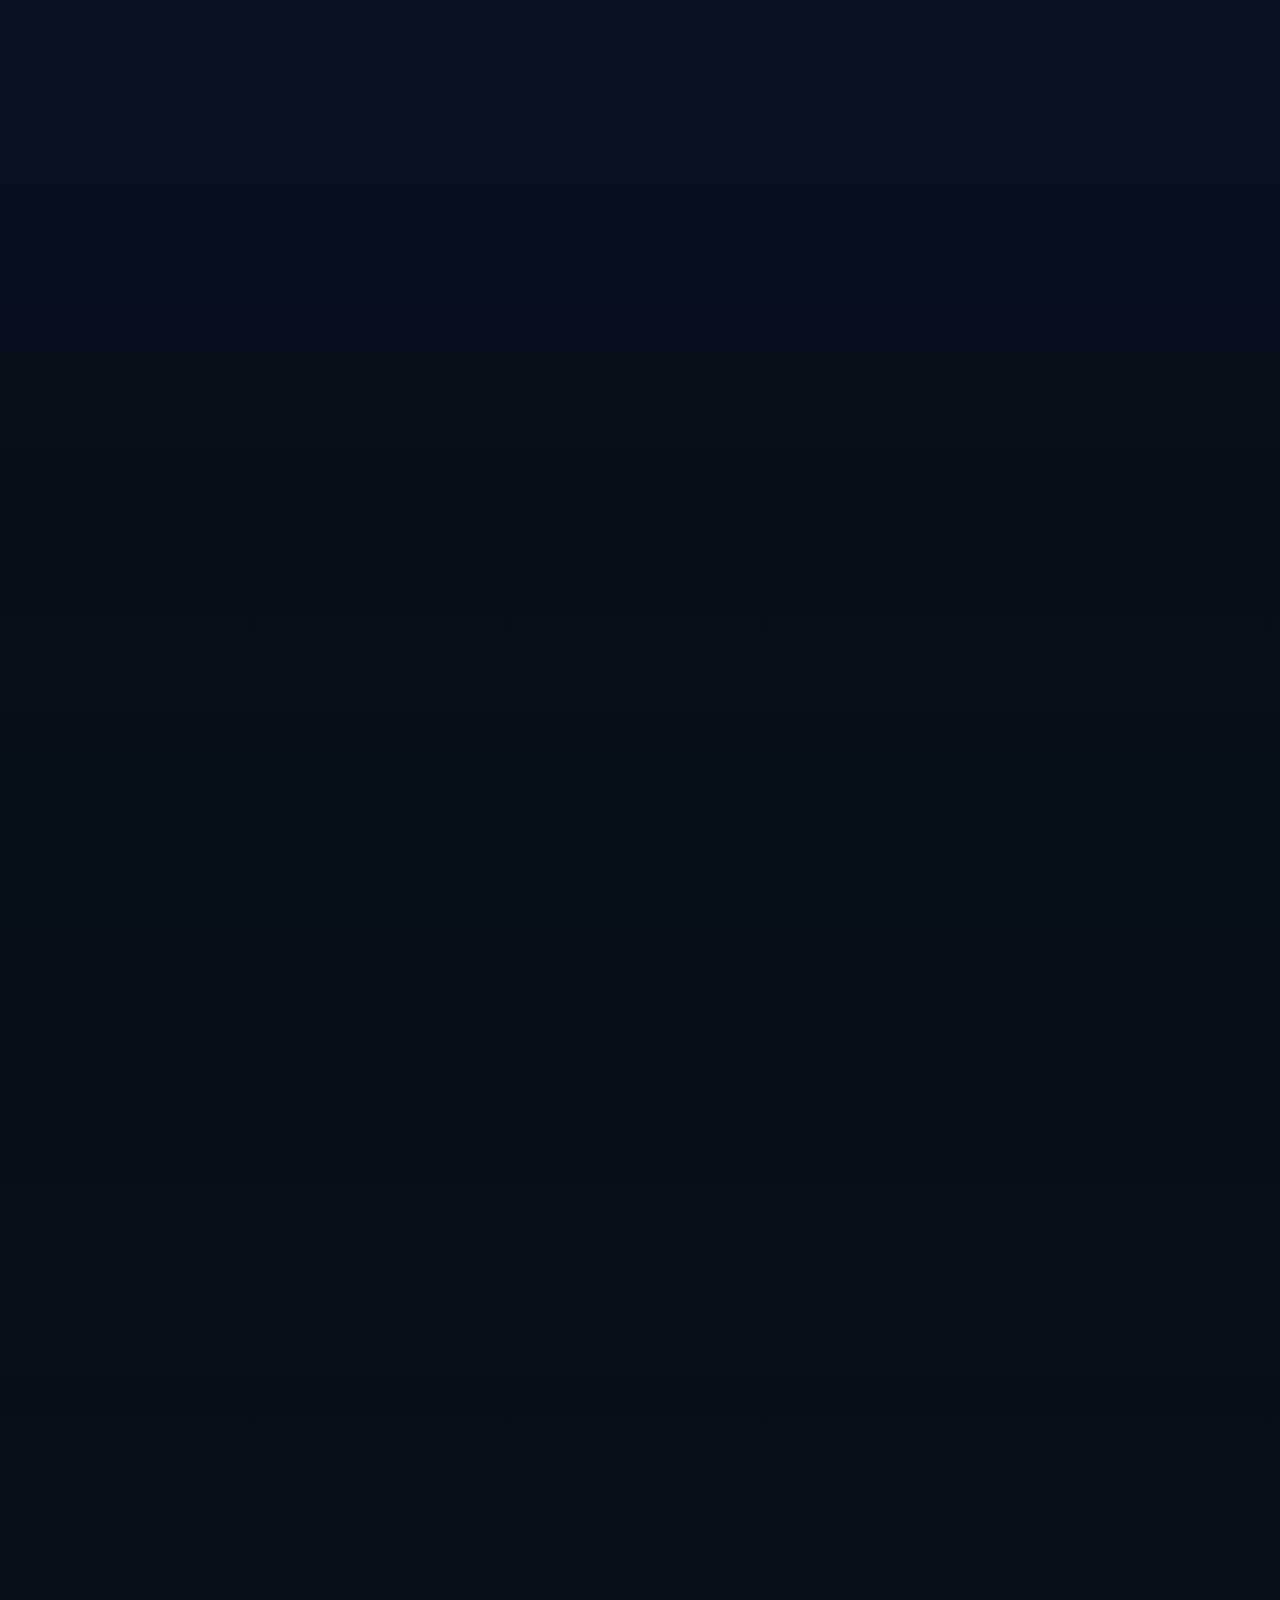
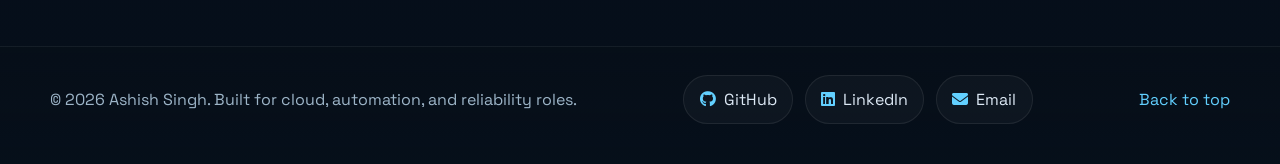
==== commit d3e75c2c: "portfolio project addition" ====
--- a/index.html
+++ b/index.html
@@ -340,6 +340,30 @@
                             </div>
                         </article>
 
+                        <article class="project-card" data-aos="fade-up" data-aos-delay="400">
+                            <div class="project-meta">
+                                <span class="project-badge">Frontend / Portfolio</span>
+                                <span class="project-index">05</span>
+                            </div>
+                            <h3>Personal Portfolio Website</h3>
+                            <p class="project-desc">Designed and built a personal portfolio website to present my DevOps projects, technical strengths, and contact information in a polished recruiter-friendly format with a modern landing-page experience.</p>
+                            <div class="project-highlights">
+                                <div class="project-highlight"><i class="fas fa-check"></i> Responsive multi-section layout</div>
+                                <div class="project-highlight"><i class="fas fa-check"></i> Custom hero, loader, and contact design</div>
+                                <div class="project-highlight"><i class="fas fa-check"></i> Project-focused personal branding</div>
+                            </div>
+                            <div class="tech-stack-tags">
+                                <span class="tag">HTML</span>
+                                <span class="tag">CSS</span>
+                                <span class="tag">JavaScript</span>
+                                <span class="tag">AOS</span>
+                                <span class="tag">Responsive UI</span>
+                            </div>
+                            <div class="project-buttons">
+                                <a href="https://github.com/AshishSingh1503/whoami.git" target="_blank" class="project-btn github-btn">View Code</a>
+                            </div>
+                        </article>
+
                     </div>
                 </div>
             </section>
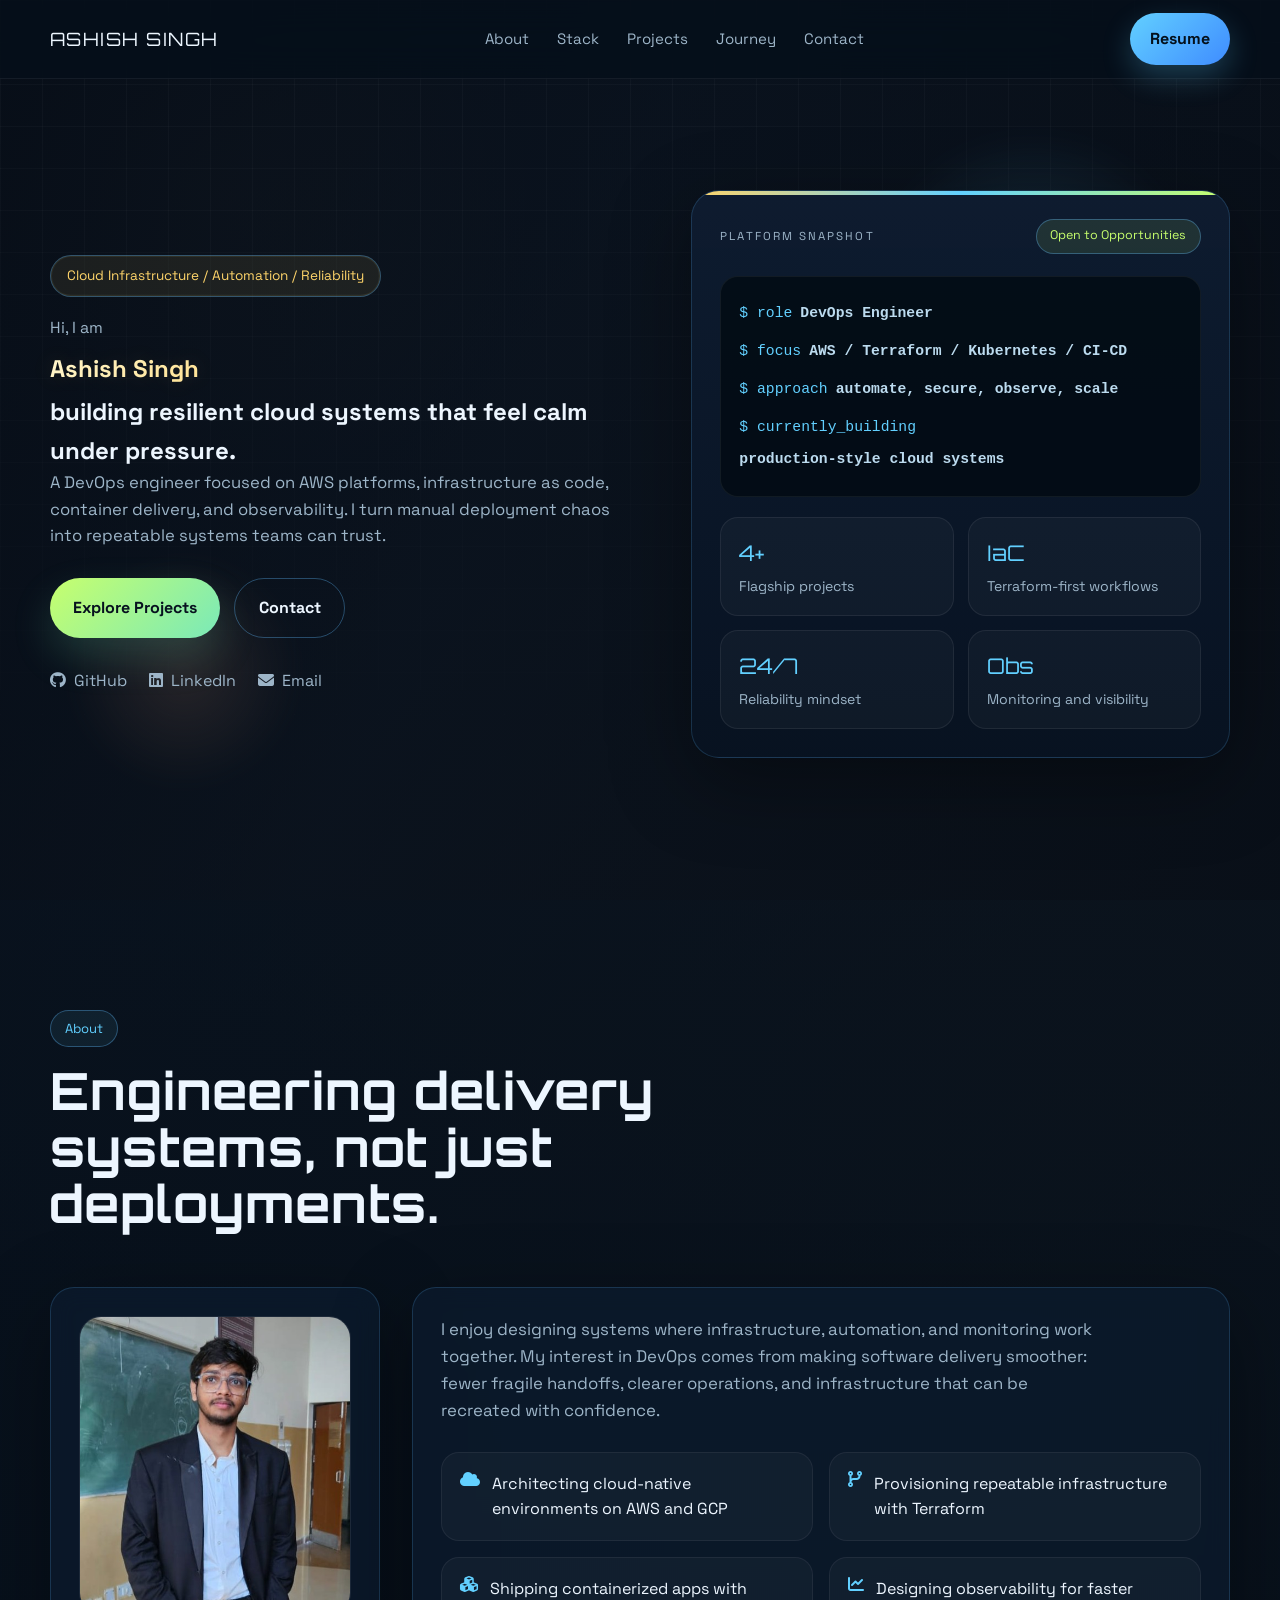
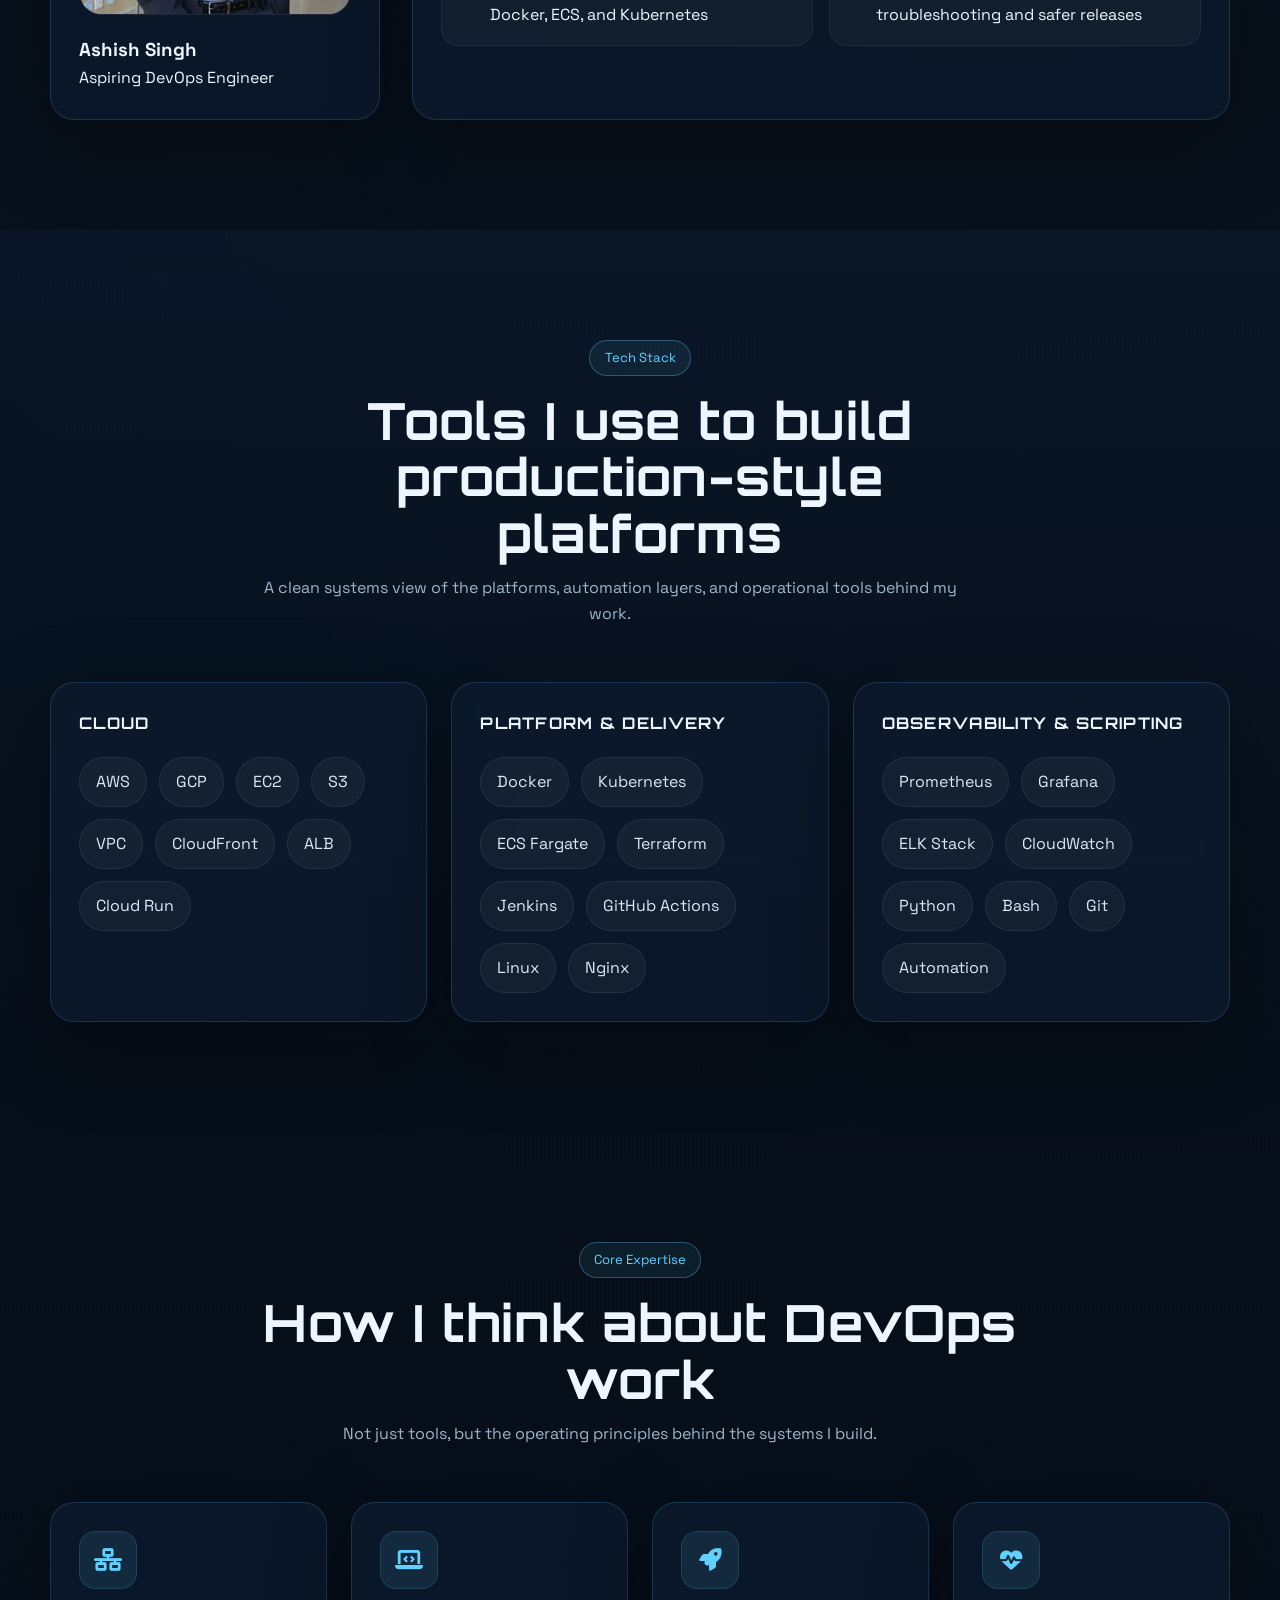
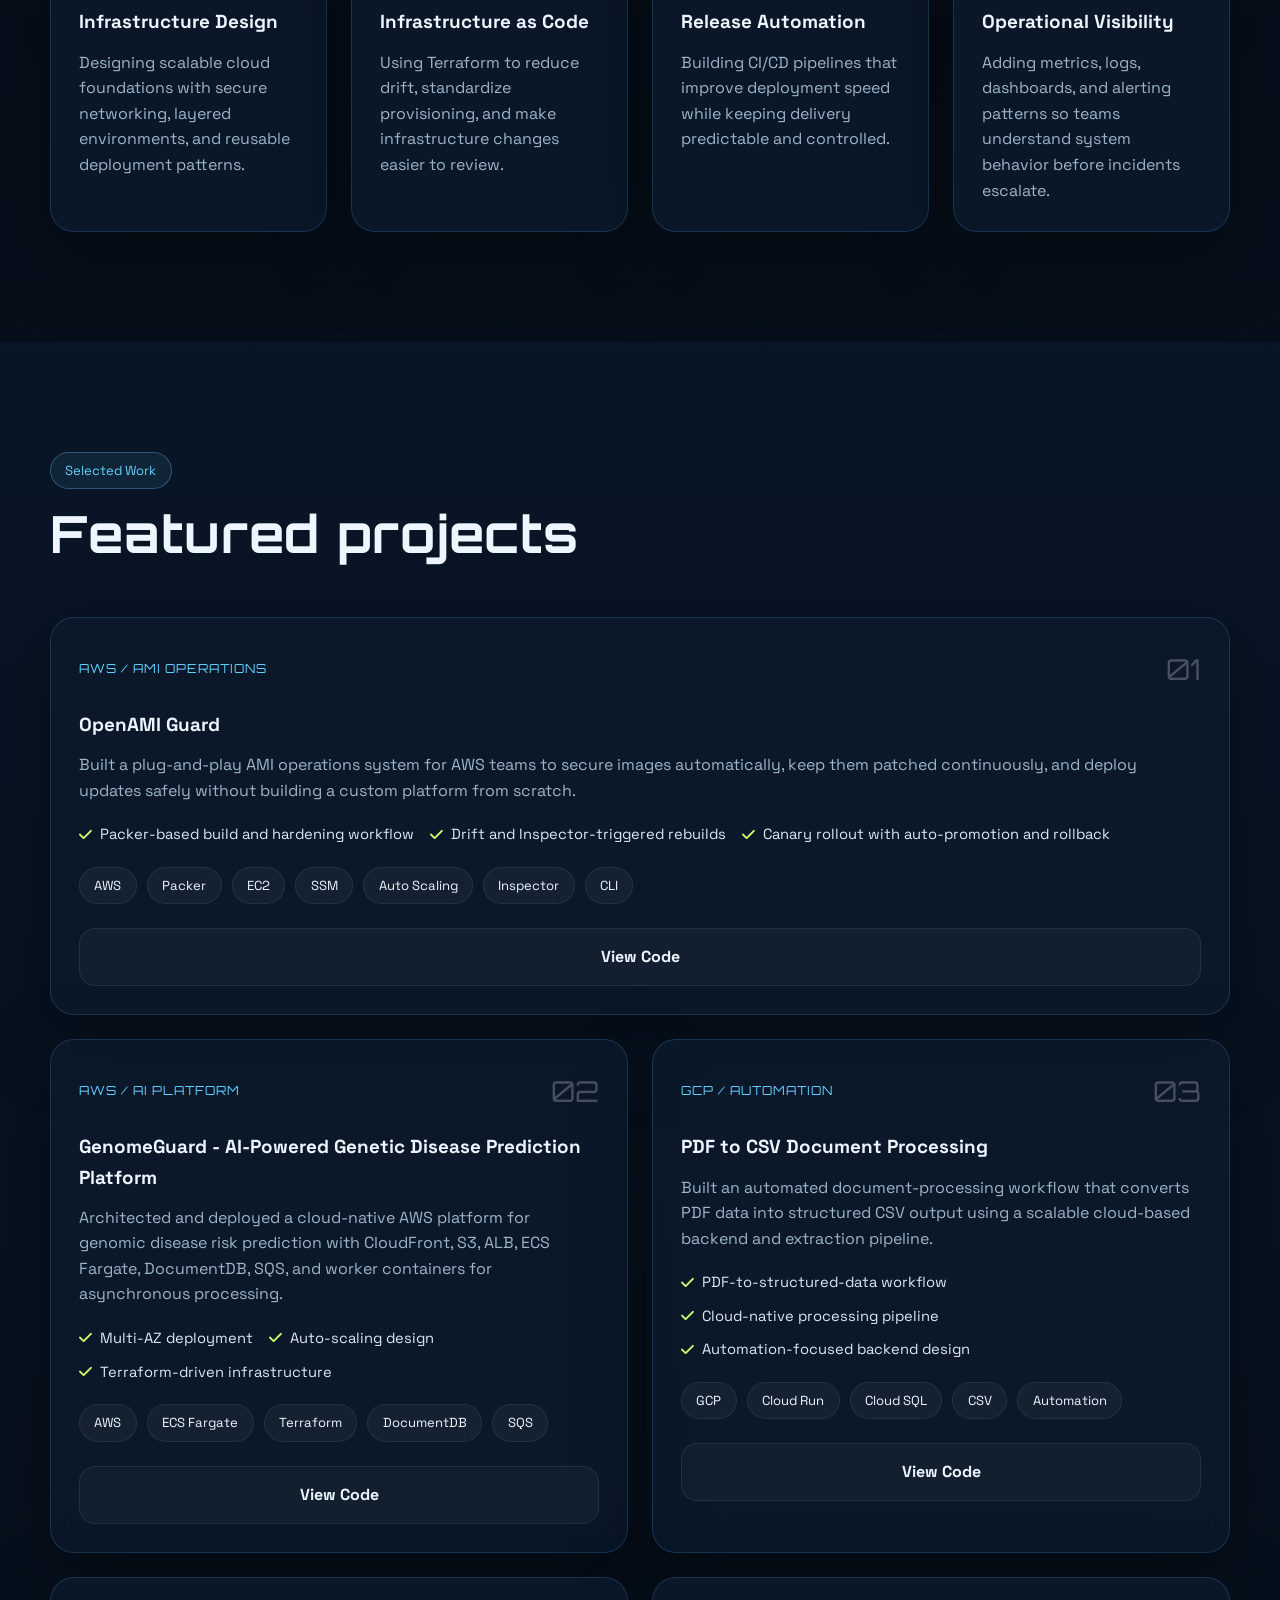
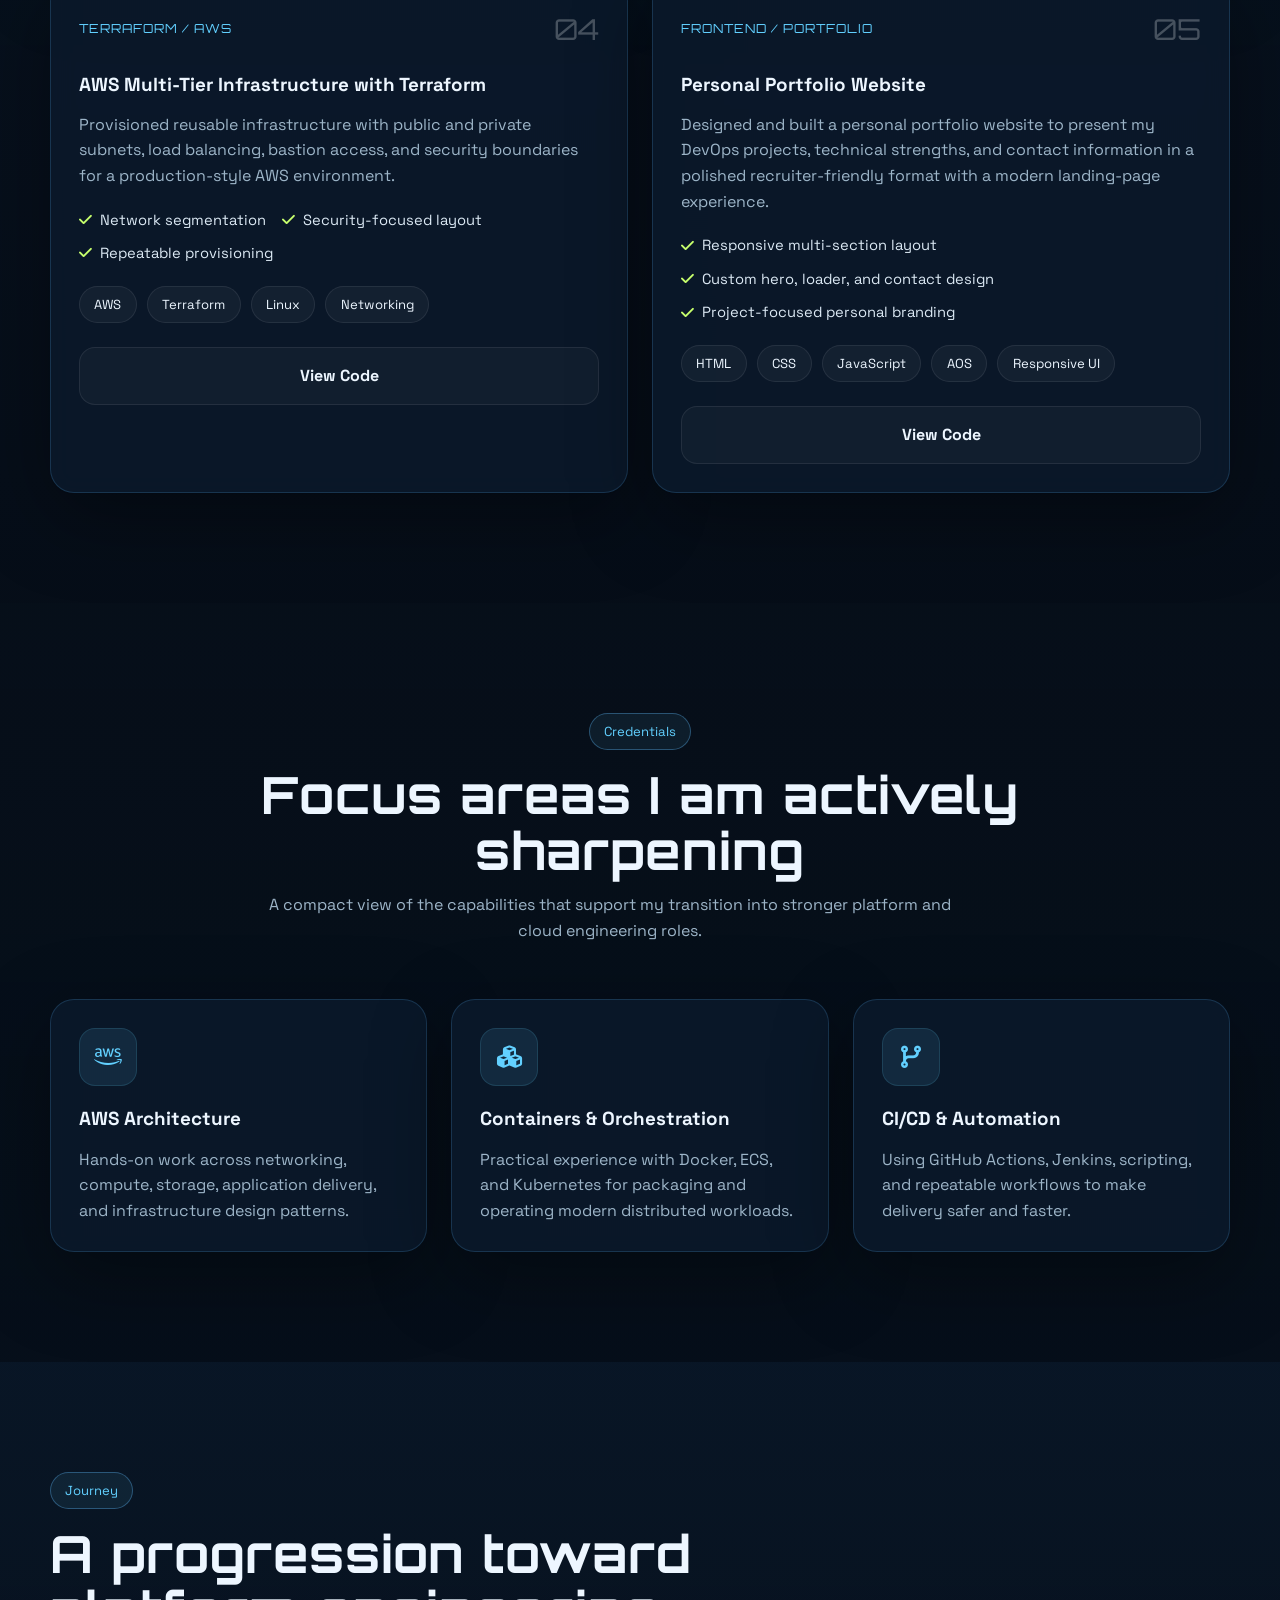
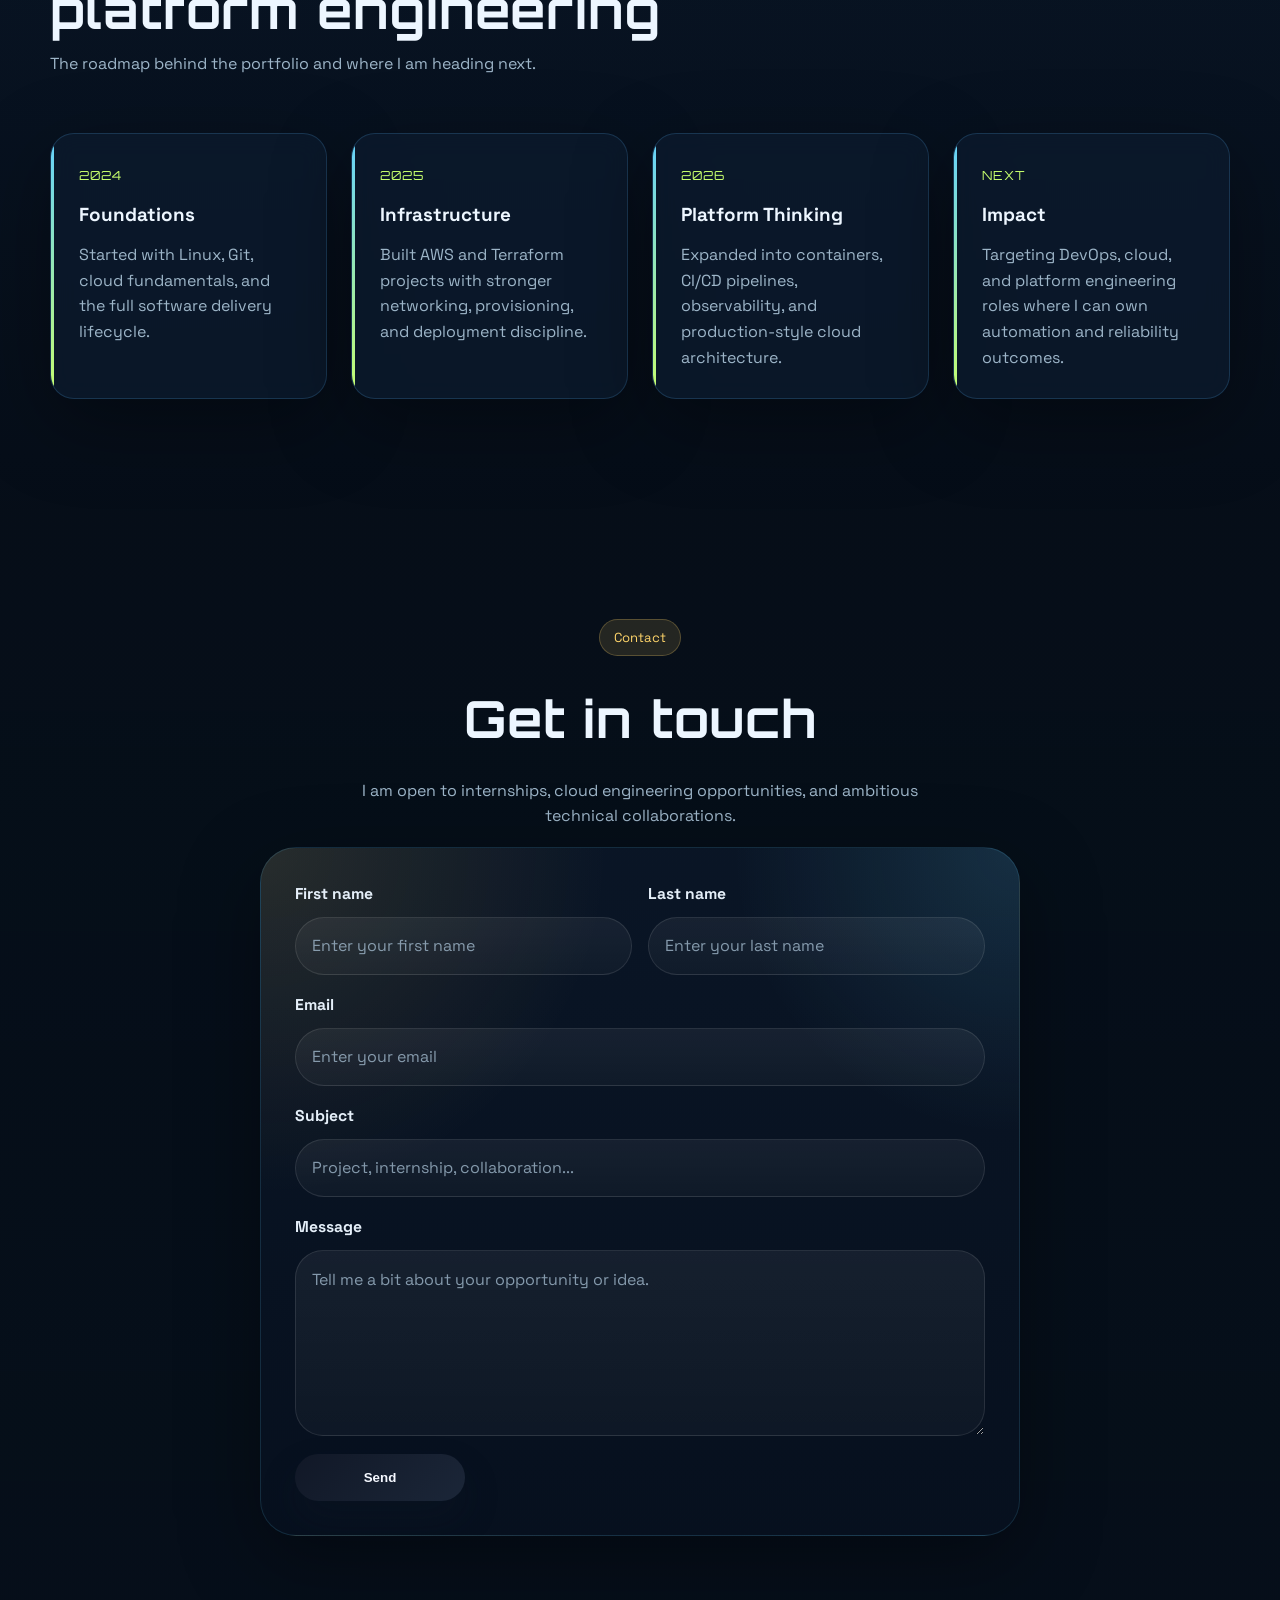
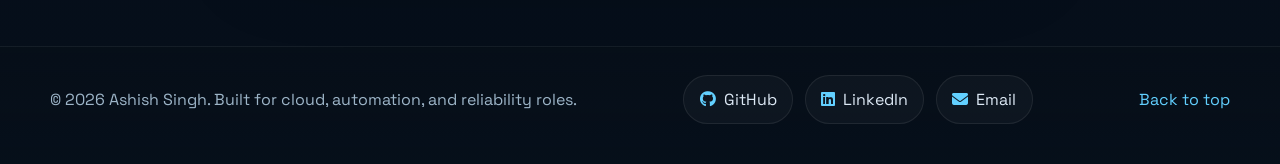
==== commit d3ce6d16: "fevicon" ====
--- a/index.html
+++ b/index.html
@@ -7,6 +7,8 @@
     <meta name="description" content="Ashish Singh DevOps Engineer portfolio focused on AWS, Kubernetes, Terraform, CI/CD, observability, and production infrastructure.">
     <meta name="keywords" content="Ashish Singh DevOps Engineer, AWS DevOps portfolio, Kubernetes engineer, Terraform infrastructure, CI/CD portfolio">
     <meta name="author" content="Ashish Singh">
+    <link rel="icon" type="image/svg+xml" href="images/favicon.svg">
+    <link rel="shortcut icon" href="images/favicon.svg">
     <link rel="preconnect" href="https://fonts.googleapis.com">
     <link rel="preconnect" href="https://fonts.gstatic.com" crossorigin>
     <link href="https://fonts.googleapis.com/css2?family=Orbitron:wght@500;700;800&family=Space+Grotesk:wght@400;500;700&display=swap" rel="stylesheet">
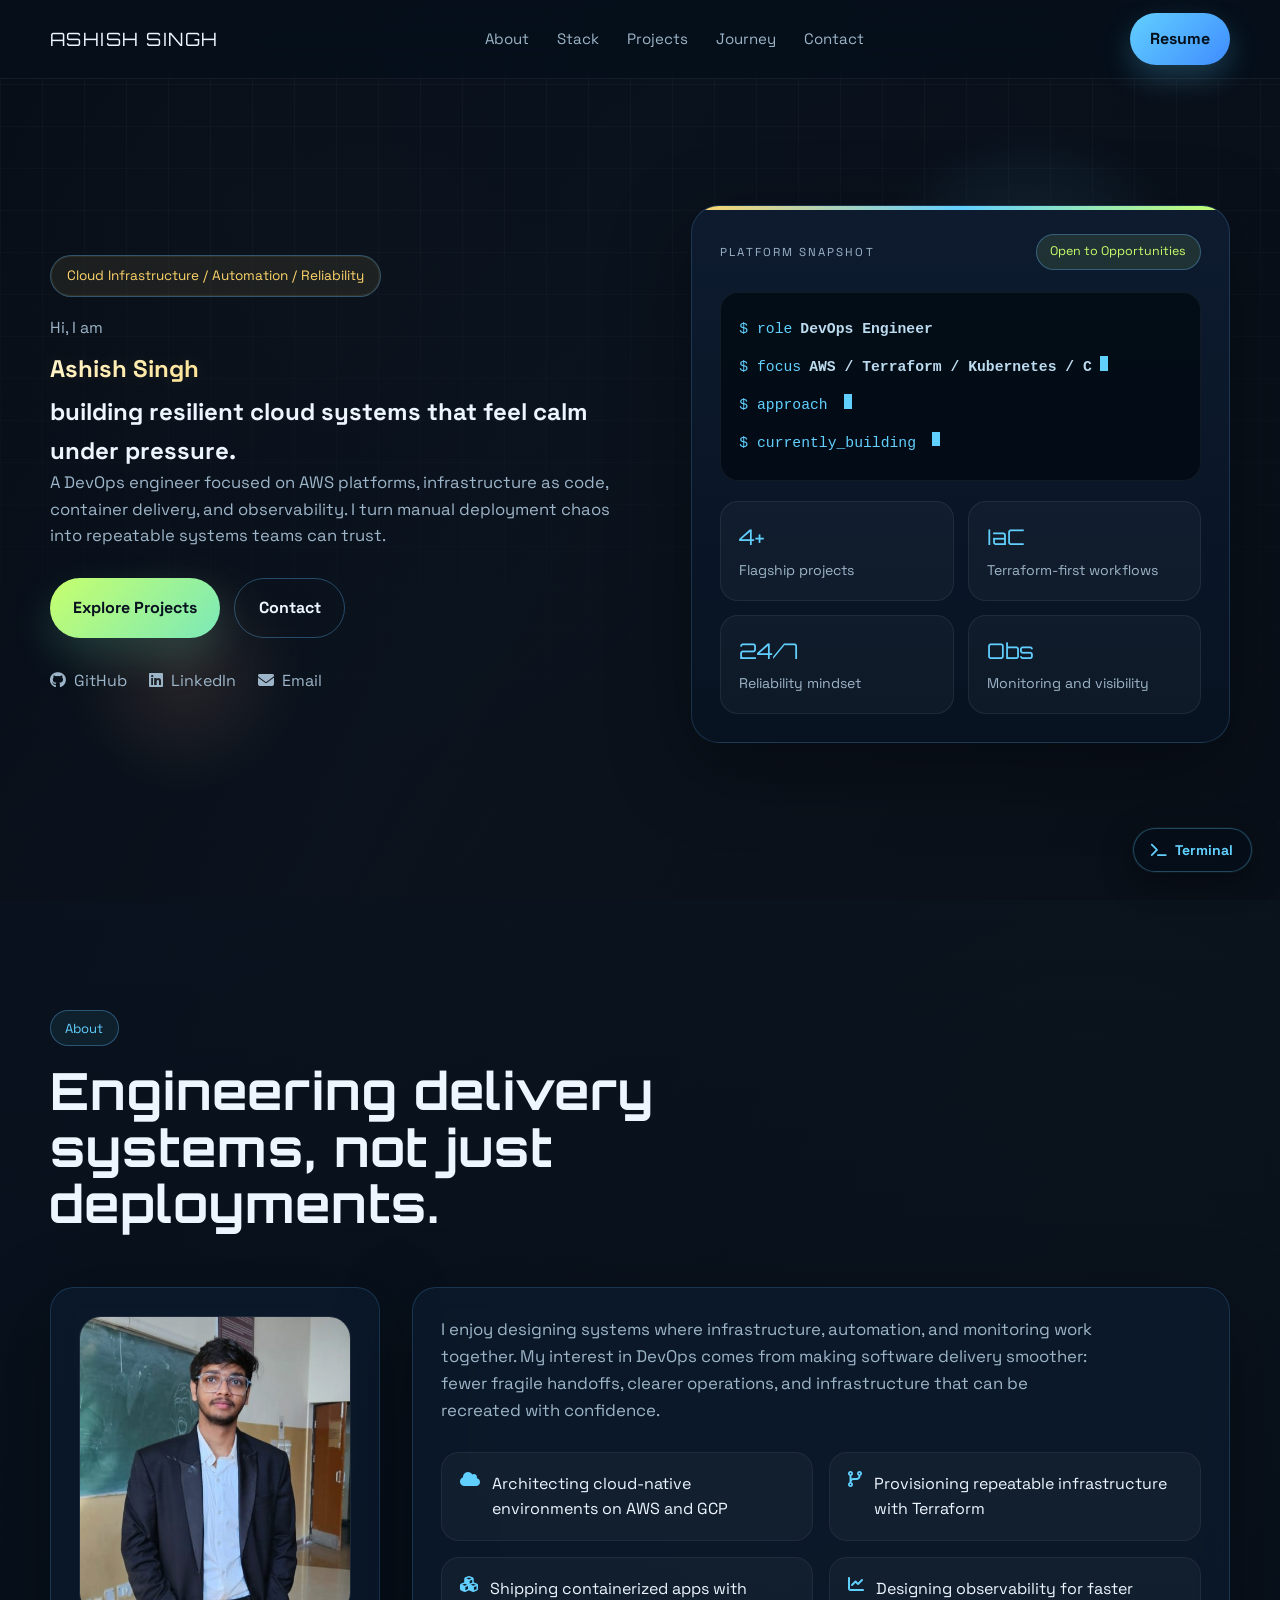
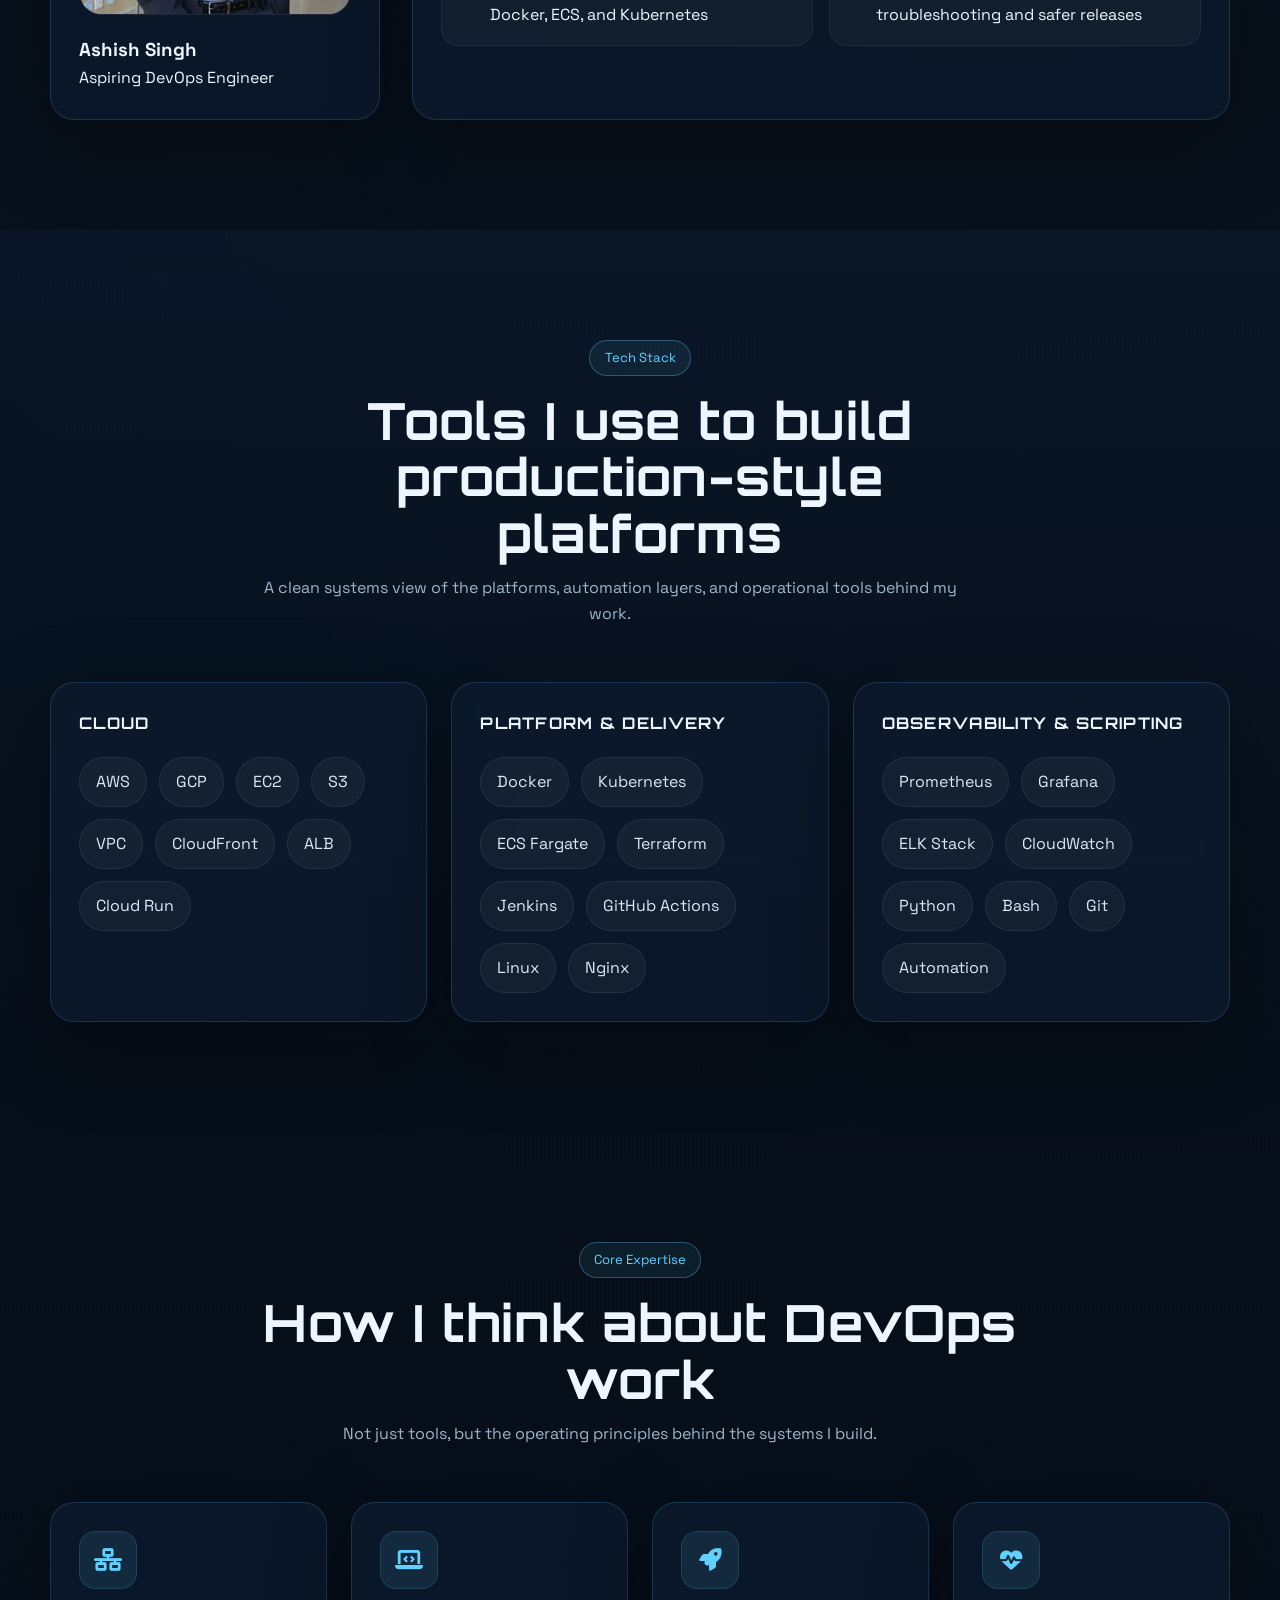
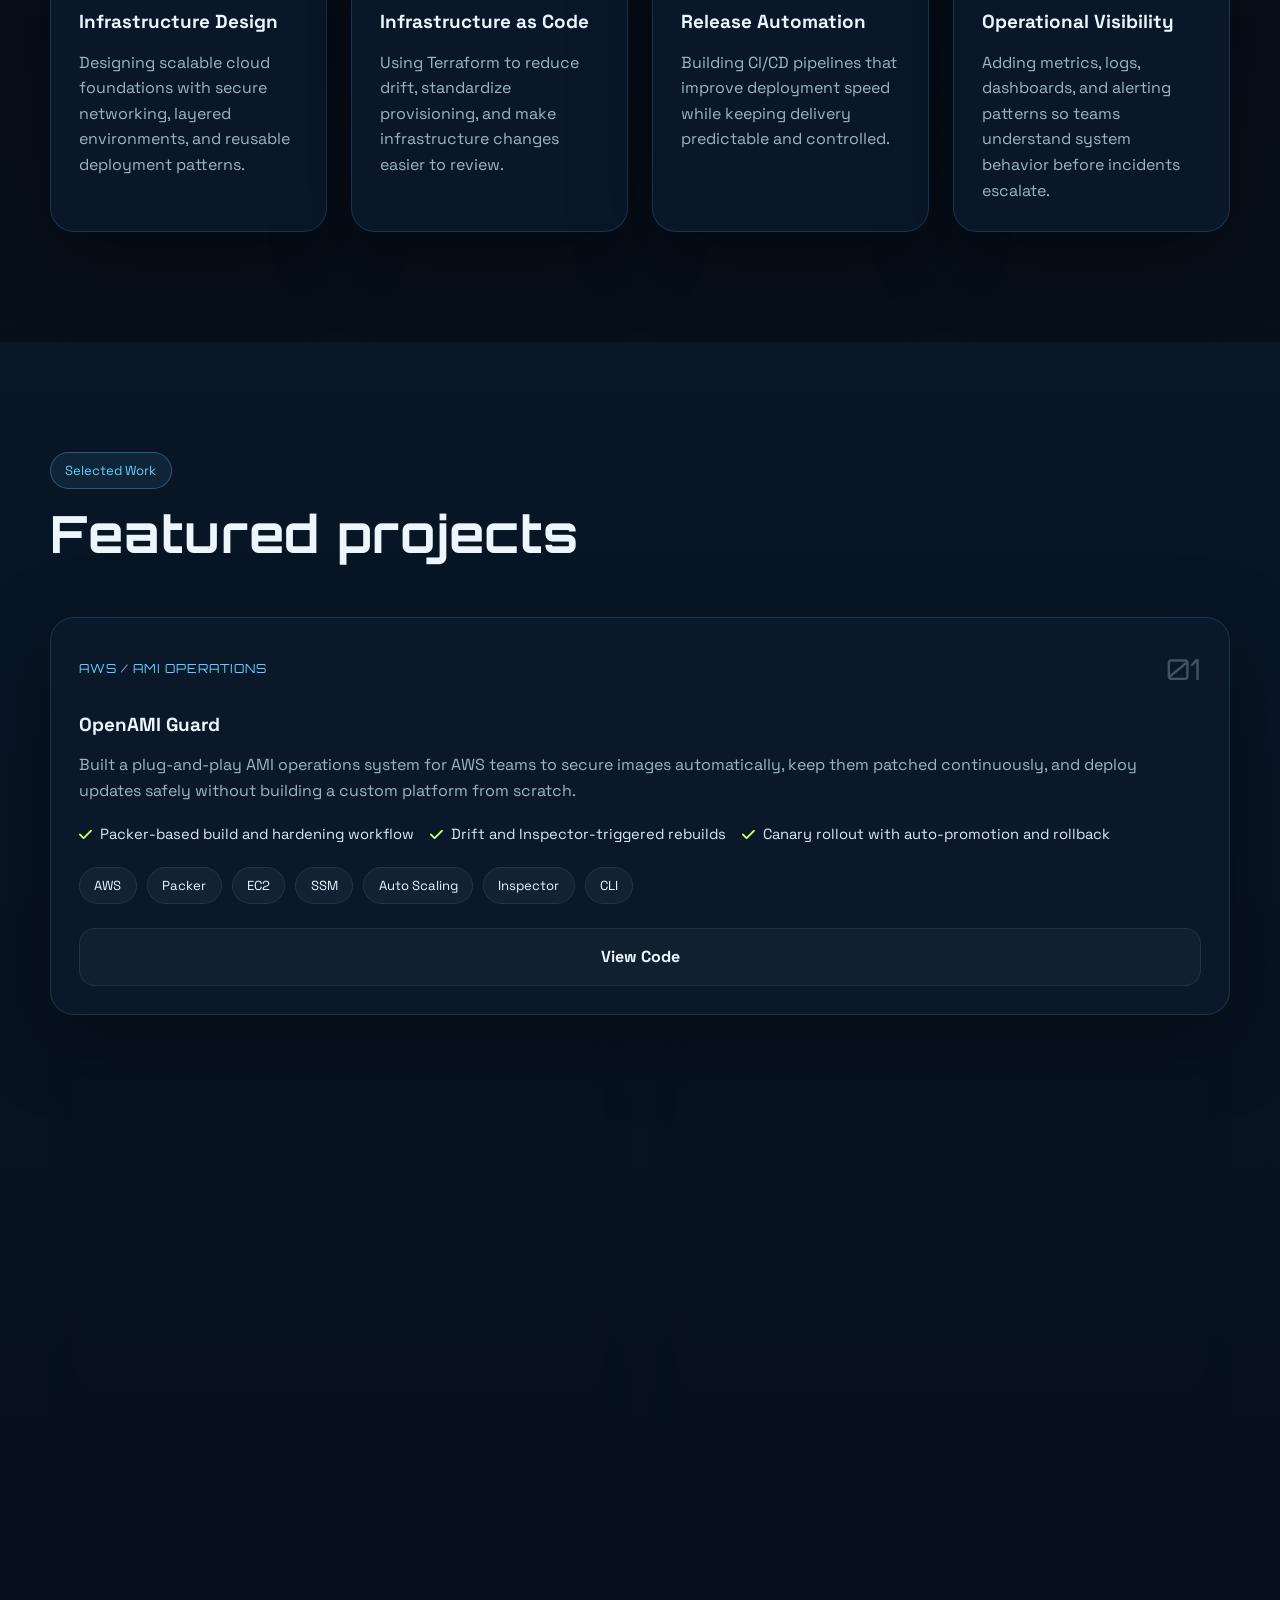
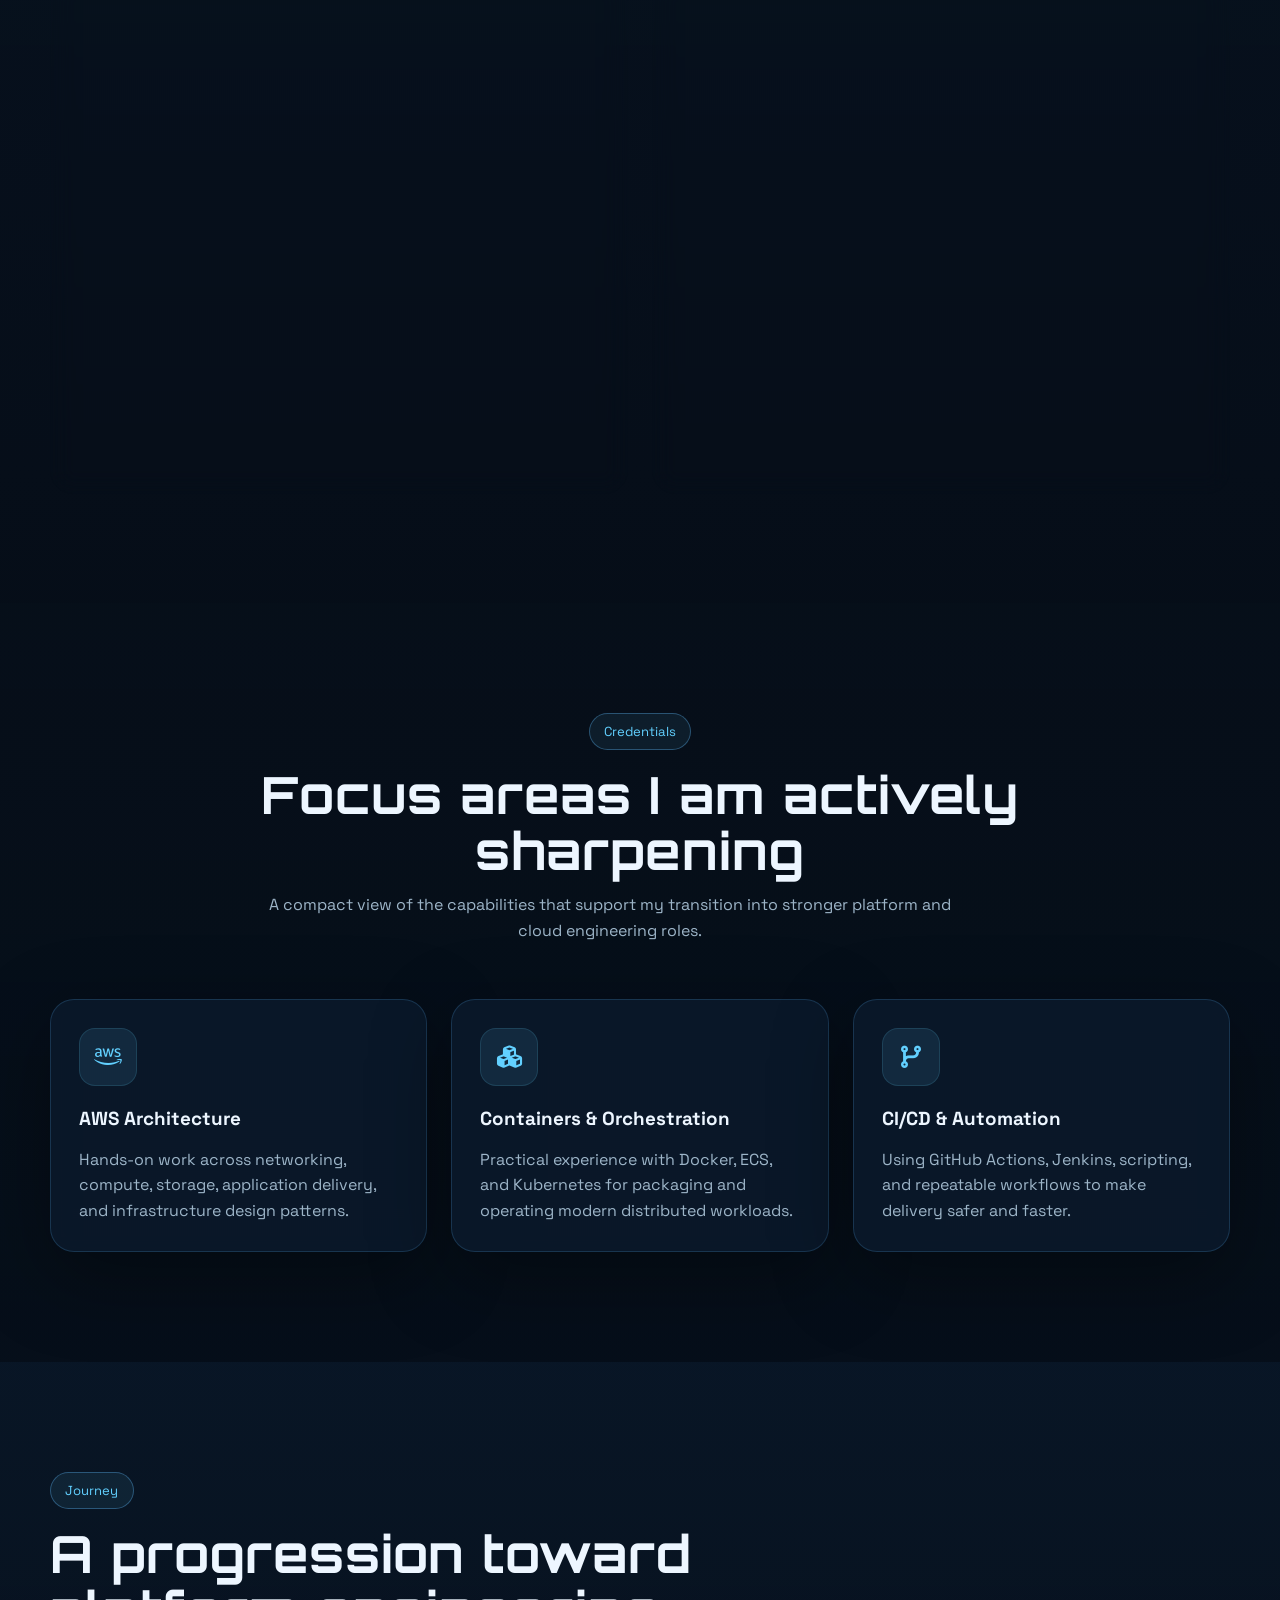
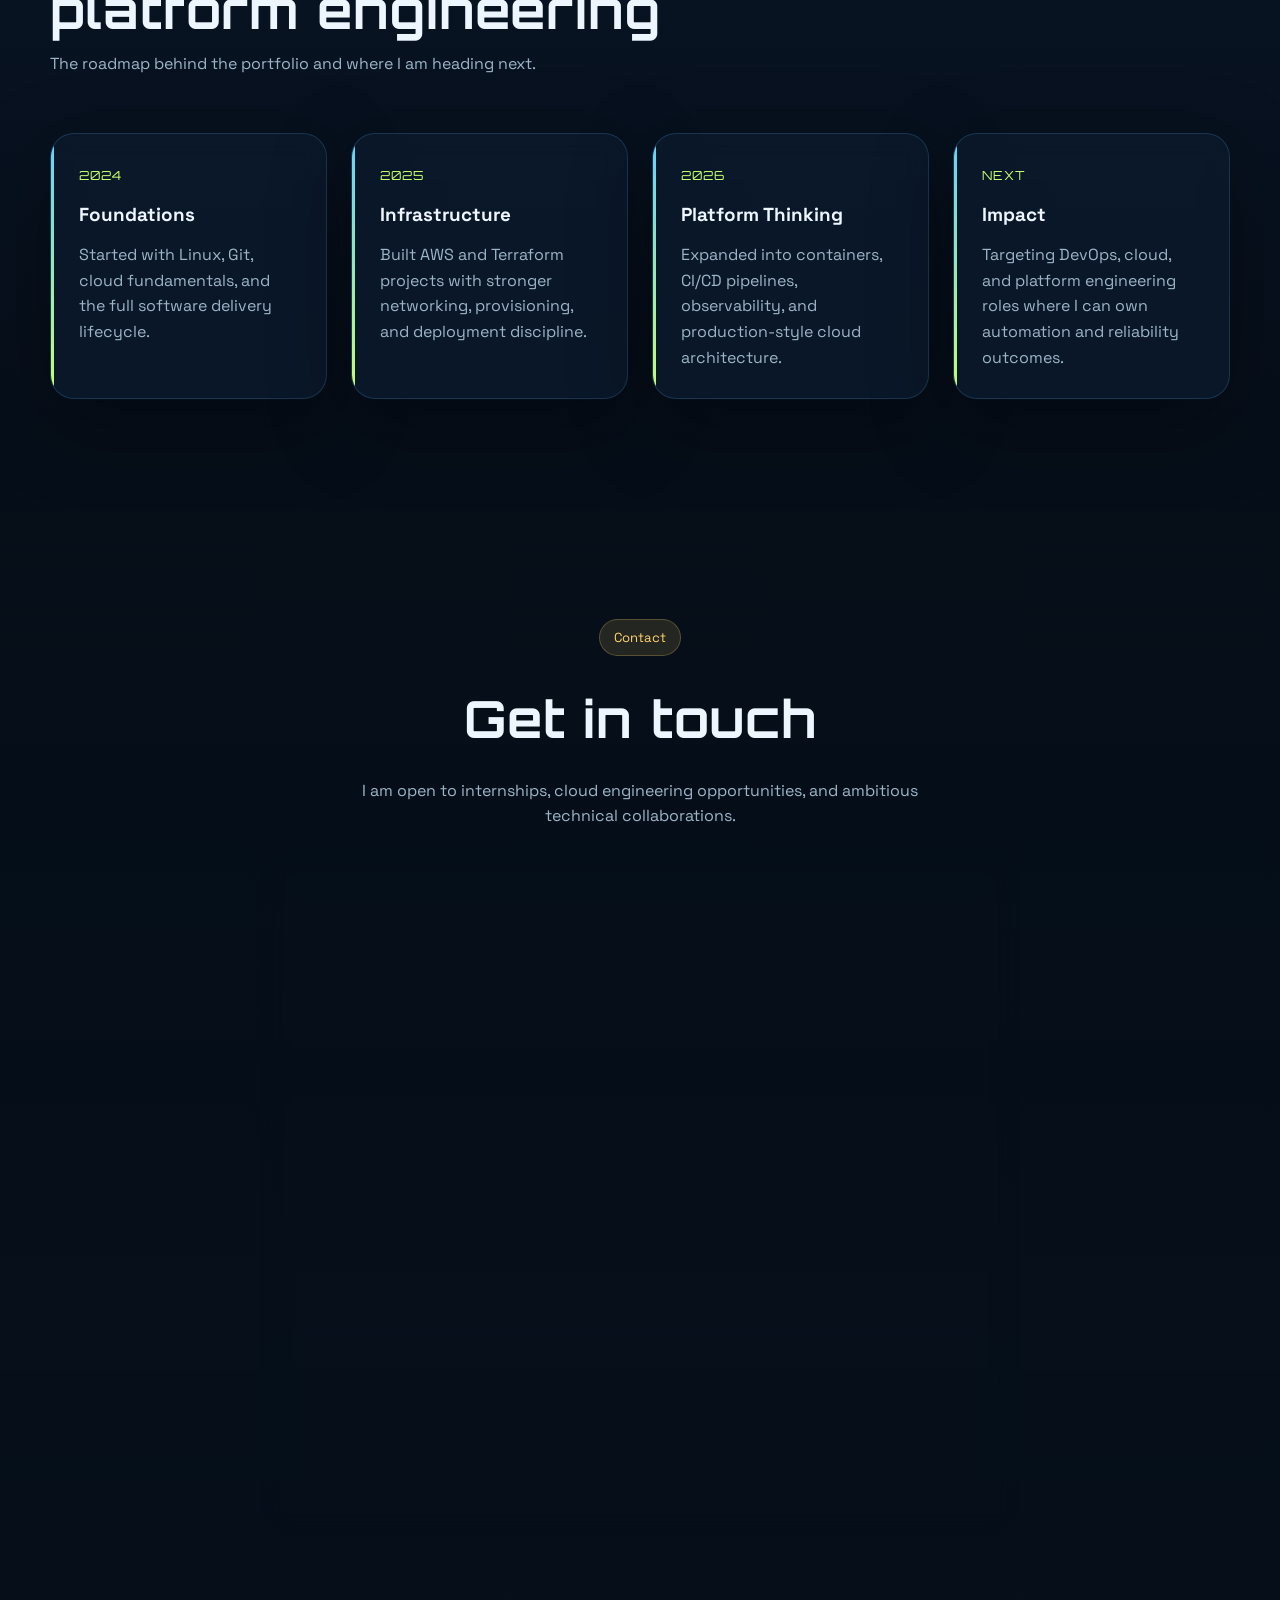
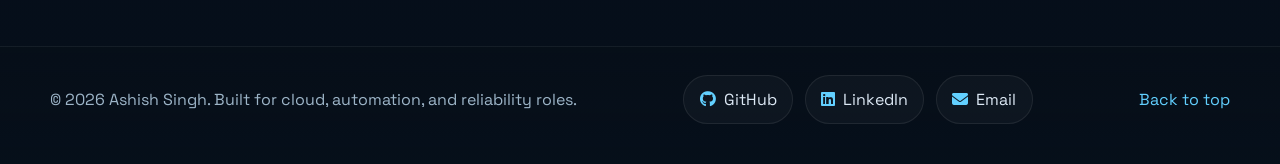
==== commit 3446618a: "Terminal" ====
--- a/index.html
+++ b/index.html
@@ -489,6 +489,24 @@
         </footer>
     </div>
 
+    <!-- CLI Terminal Widget -->
+    <div id="cli-terminal" class="cli-terminal" aria-label="Interactive terminal" role="dialog" aria-hidden="true">
+        <div class="cli-header">
+            <span class="cli-dots"><span></span><span></span><span></span></span>
+            <span class="cli-title">ashish@portfolio:~$</span>
+            <button class="cli-close" id="cli-close" aria-label="Close terminal">&times;</button>
+        </div>
+        <div class="cli-output" id="cli-output"></div>
+        <div class="cli-input-row">
+            <span class="cli-prompt">❯</span>
+            <input type="text" id="cli-input" class="cli-input" placeholder="type help" autocomplete="off" spellcheck="false" aria-label="Terminal input">
+        </div>
+    </div>
+    <button class="cli-fab" id="cli-fab" aria-label="Open terminal">
+        <i class="fas fa-terminal"></i>
+        <span>Terminal</span>
+    </button>
+
     <script src="https://unpkg.com/aos@2.3.1/dist/aos.js"></script>
     <script src="js/script.js"></script>
 </body>
--- a/css/style.css
+++ b/css/style.css
@@ -1110,3 +1110,167 @@
         align-items: flex-start;
     }
 }
+
+/* ── CLI Terminal Widget ── */
+.cli-fab {
+    position: fixed;
+    bottom: 28px;
+    right: 28px;
+    z-index: 1100;
+    display: inline-flex;
+    align-items: center;
+    gap: 8px;
+    padding: 0.75rem 1.1rem;
+    border-radius: 999px;
+    border: 1px solid rgba(98, 208, 255, 0.3);
+    background: rgba(6, 15, 26, 0.92);
+    color: var(--aqua);
+    font: 700 0.88rem "Space Grotesk", sans-serif;
+    cursor: pointer;
+    backdrop-filter: blur(14px);
+    box-shadow: 0 8px 32px rgba(0, 0, 0, 0.4), 0 0 0 1px rgba(98, 208, 255, 0.08);
+    transition: transform 0.2s ease, border-color 0.2s ease, box-shadow 0.2s ease;
+}
+
+.cli-fab:hover {
+    transform: translateY(-2px);
+    border-color: var(--aqua);
+    box-shadow: 0 12px 40px rgba(98, 208, 255, 0.18);
+}
+
+.cli-terminal {
+    position: fixed;
+    bottom: 88px;
+    right: 28px;
+    z-index: 1200;
+    width: min(480px, calc(100vw - 32px));
+    max-height: 420px;
+    display: flex;
+    flex-direction: column;
+    border-radius: 18px;
+    border: 1px solid rgba(98, 208, 255, 0.2);
+    background: rgba(4, 11, 20, 0.97);
+    box-shadow: 0 32px 80px rgba(0, 0, 0, 0.6), 0 0 0 1px rgba(98, 208, 255, 0.06);
+    backdrop-filter: blur(20px);
+    font-family: Consolas, Monaco, monospace;
+    font-size: 0.88rem;
+    opacity: 0;
+    pointer-events: none;
+    transform: translateY(12px) scale(0.97);
+    transition: opacity 0.22s ease, transform 0.22s ease;
+}
+
+.cli-terminal.cli-open {
+    opacity: 1;
+    pointer-events: all;
+    transform: translateY(0) scale(1);
+}
+
+.cli-header {
+    display: flex;
+    align-items: center;
+    gap: 10px;
+    padding: 12px 16px;
+    border-bottom: 1px solid rgba(255, 255, 255, 0.06);
+    flex-shrink: 0;
+}
+
+.cli-dots {
+    display: flex;
+    gap: 6px;
+}
+
+.cli-dots span {
+    width: 11px;
+    height: 11px;
+    border-radius: 50%;
+    background: rgba(255, 255, 255, 0.12);
+}
+
+.cli-dots span:nth-child(1) { background: #ff5f57; }
+.cli-dots span:nth-child(2) { background: #febc2e; }
+.cli-dots span:nth-child(3) { background: #28c840; }
+
+.cli-title {
+    flex: 1;
+    text-align: center;
+    color: var(--muted);
+    font-size: 0.78rem;
+    letter-spacing: 0.06em;
+}
+
+.cli-close {
+    background: none;
+    border: none;
+    color: var(--muted);
+    font-size: 1.1rem;
+    cursor: pointer;
+    line-height: 1;
+    padding: 2px 4px;
+    transition: color 0.2s;
+}
+
+.cli-close:hover { color: var(--text); }
+
+.cli-output {
+    flex: 1;
+    overflow-y: auto;
+    padding: 14px 16px;
+    display: flex;
+    flex-direction: column;
+    gap: 4px;
+    scrollbar-width: thin;
+    scrollbar-color: rgba(98, 208, 255, 0.2) transparent;
+}
+
+.cli-line {
+    line-height: 1.55;
+    white-space: pre-wrap;
+    word-break: break-word;
+}
+
+.cli-line.cmd  { color: var(--aqua); }
+.cli-line.info { color: var(--muted); }
+.cli-line.ok   { color: var(--lime); }
+.cli-line.err  { color: #ff7b7b; }
+.cli-line.head { color: var(--gold); font-weight: 700; }
+.cli-line.link a { color: var(--aqua); text-decoration: underline; }
+
+.cli-input-row {
+    display: flex;
+    align-items: center;
+    gap: 10px;
+    padding: 10px 16px 14px;
+    border-top: 1px solid rgba(255, 255, 255, 0.06);
+    flex-shrink: 0;
+}
+
+.cli-prompt { color: var(--lime); font-size: 1rem; }
+
+.cli-input {
+    flex: 1;
+    background: none;
+    border: none;
+    outline: none;
+    color: var(--text);
+    font: inherit;
+    caret-color: var(--lime);
+}
+
+.cli-input::placeholder { color: rgba(157, 181, 200, 0.4); }
+
+/* hero terminal typing animation */
+.terminal-line .typed-text { display: inline; }
+.terminal-cursor {
+    display: inline-block;
+    width: 8px;
+    height: 1em;
+    background: var(--aqua);
+    vertical-align: text-bottom;
+    animation: blink 1s step-end infinite;
+}
+
+@keyframes blink {
+    0%, 100% { opacity: 1; }
+    50%       { opacity: 0; }
+}
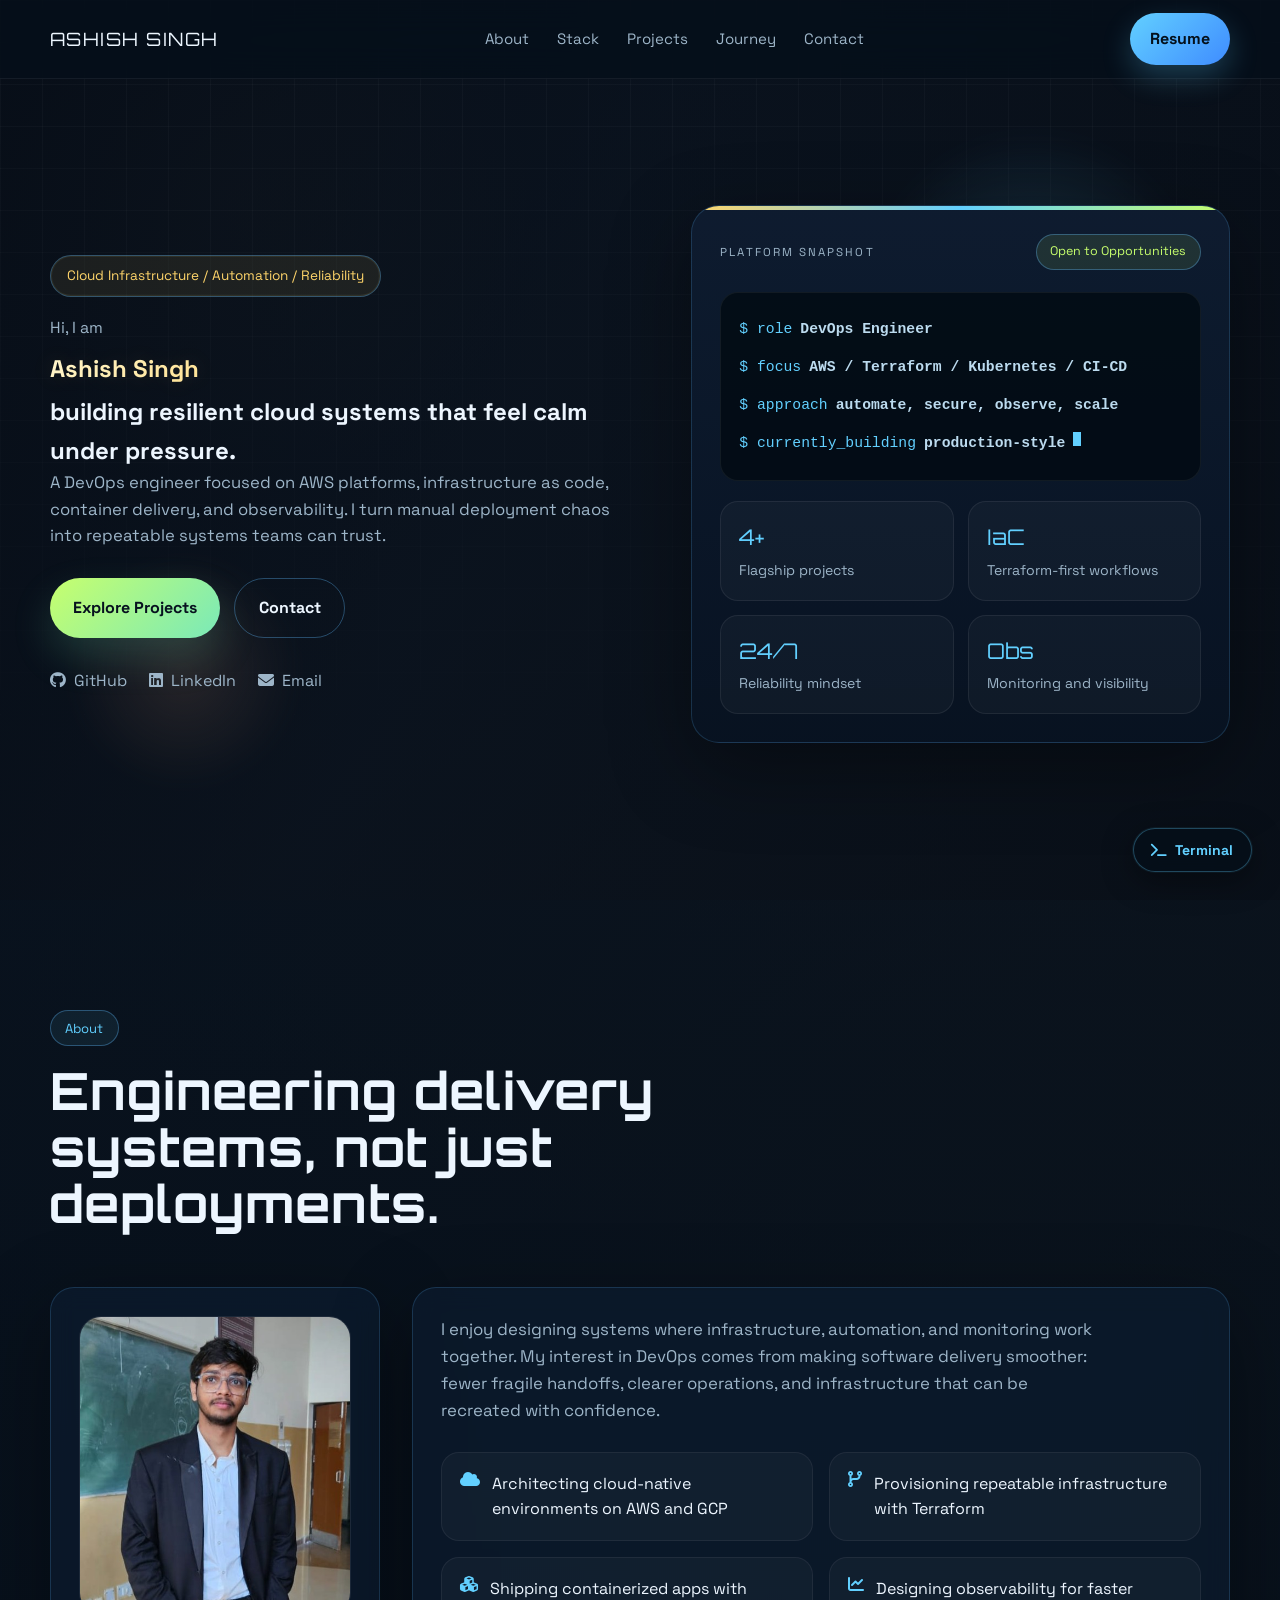
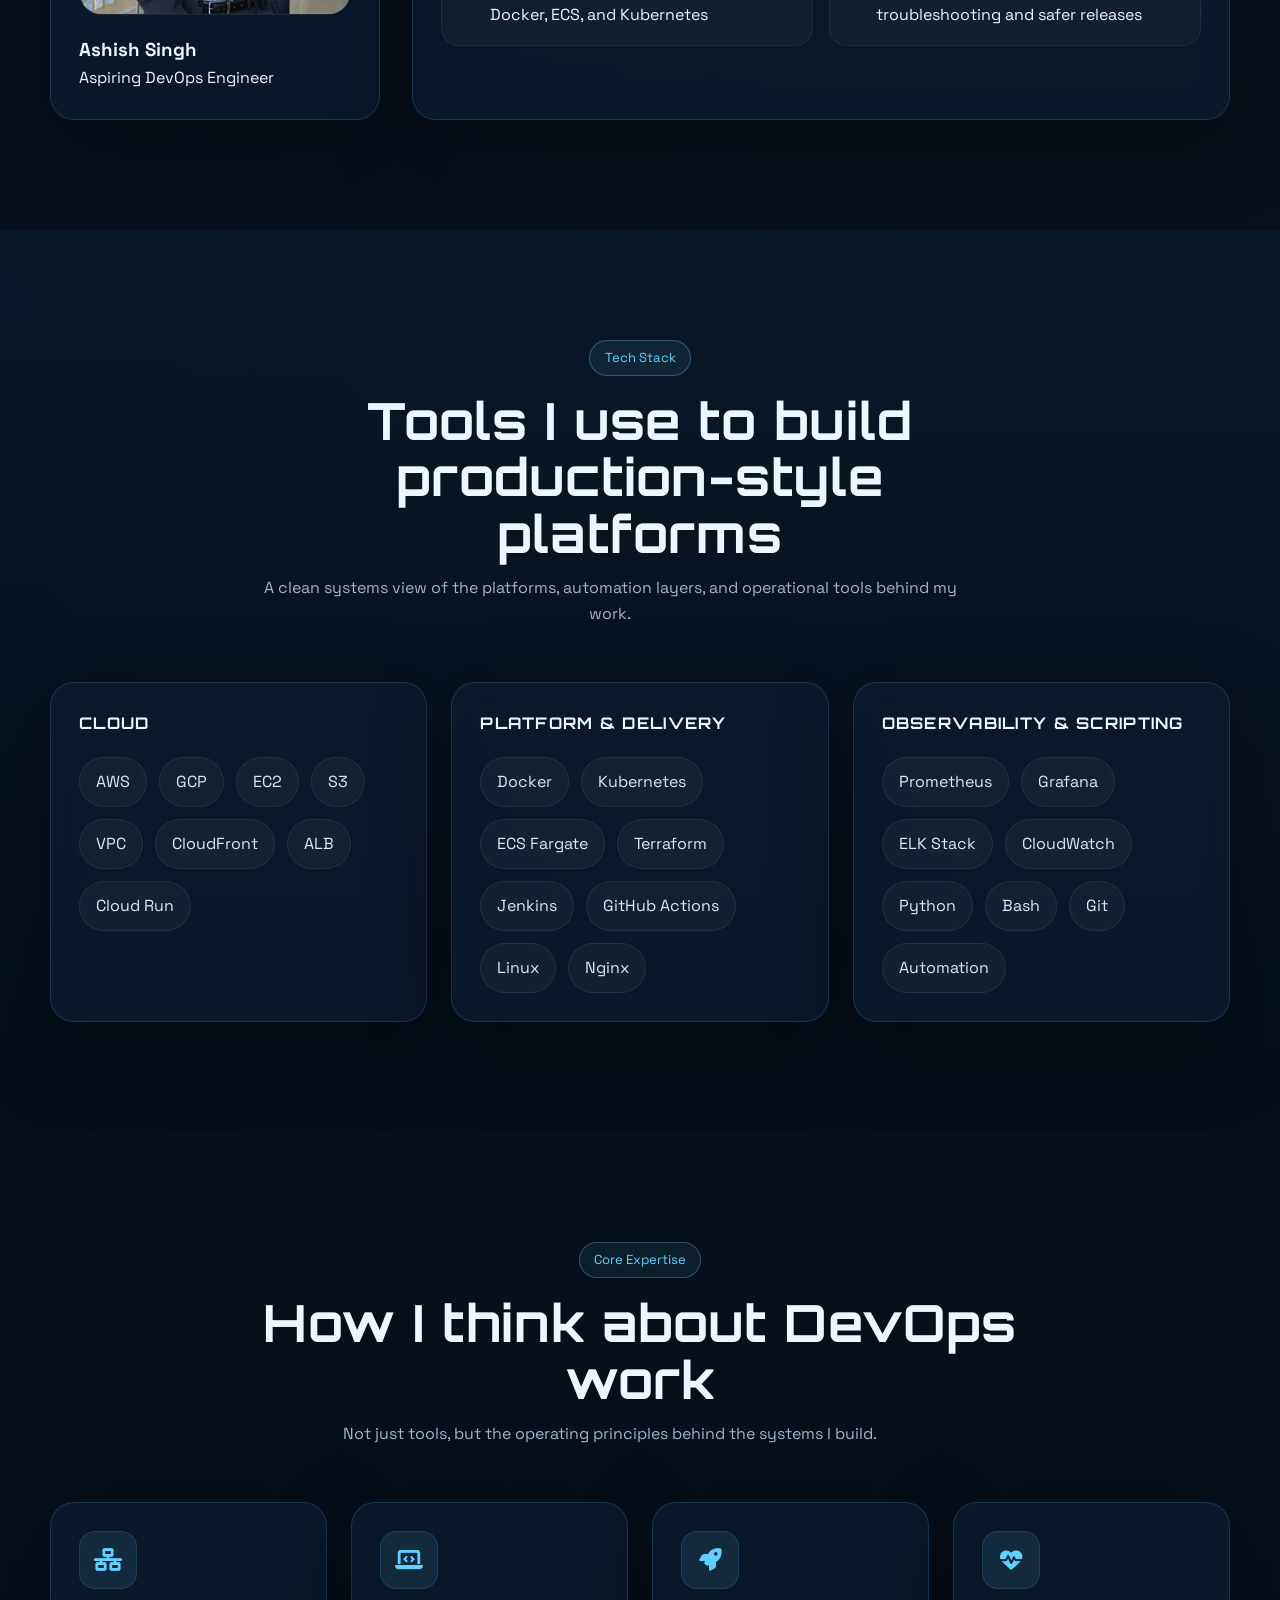
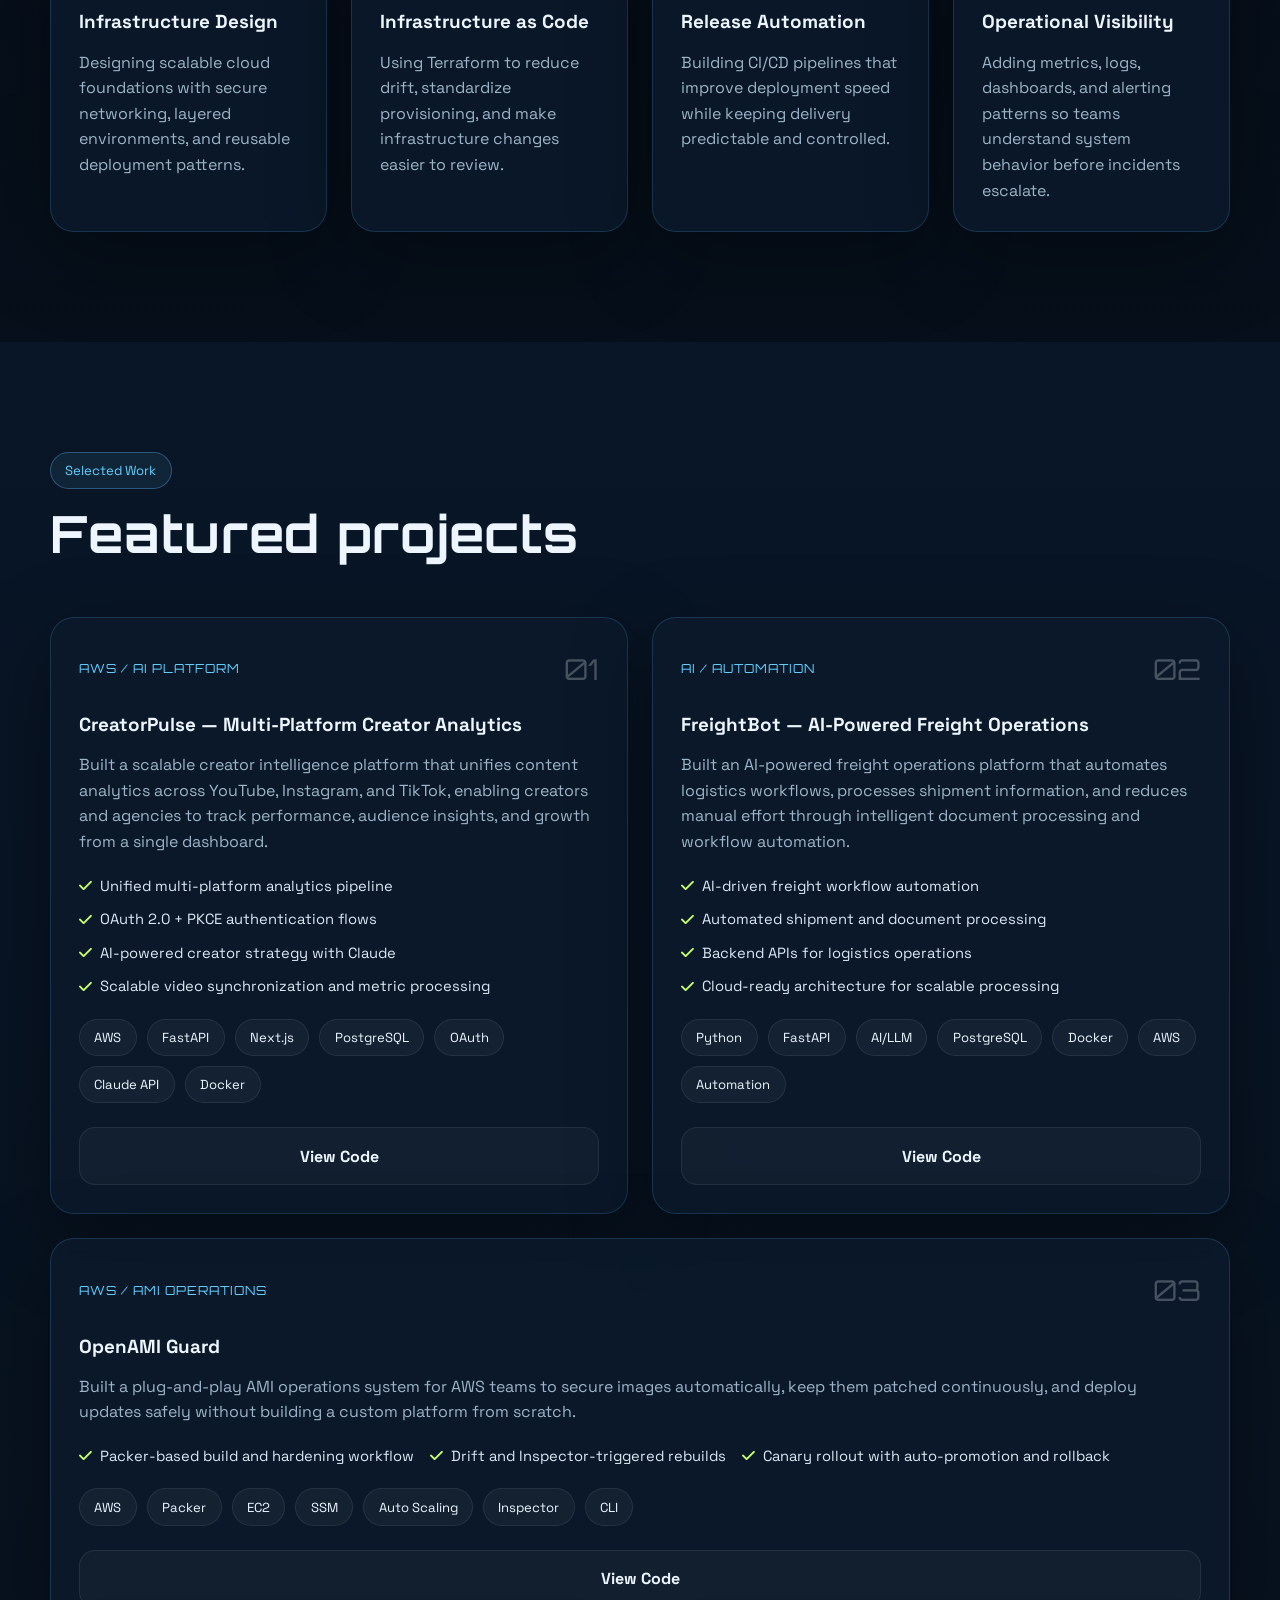
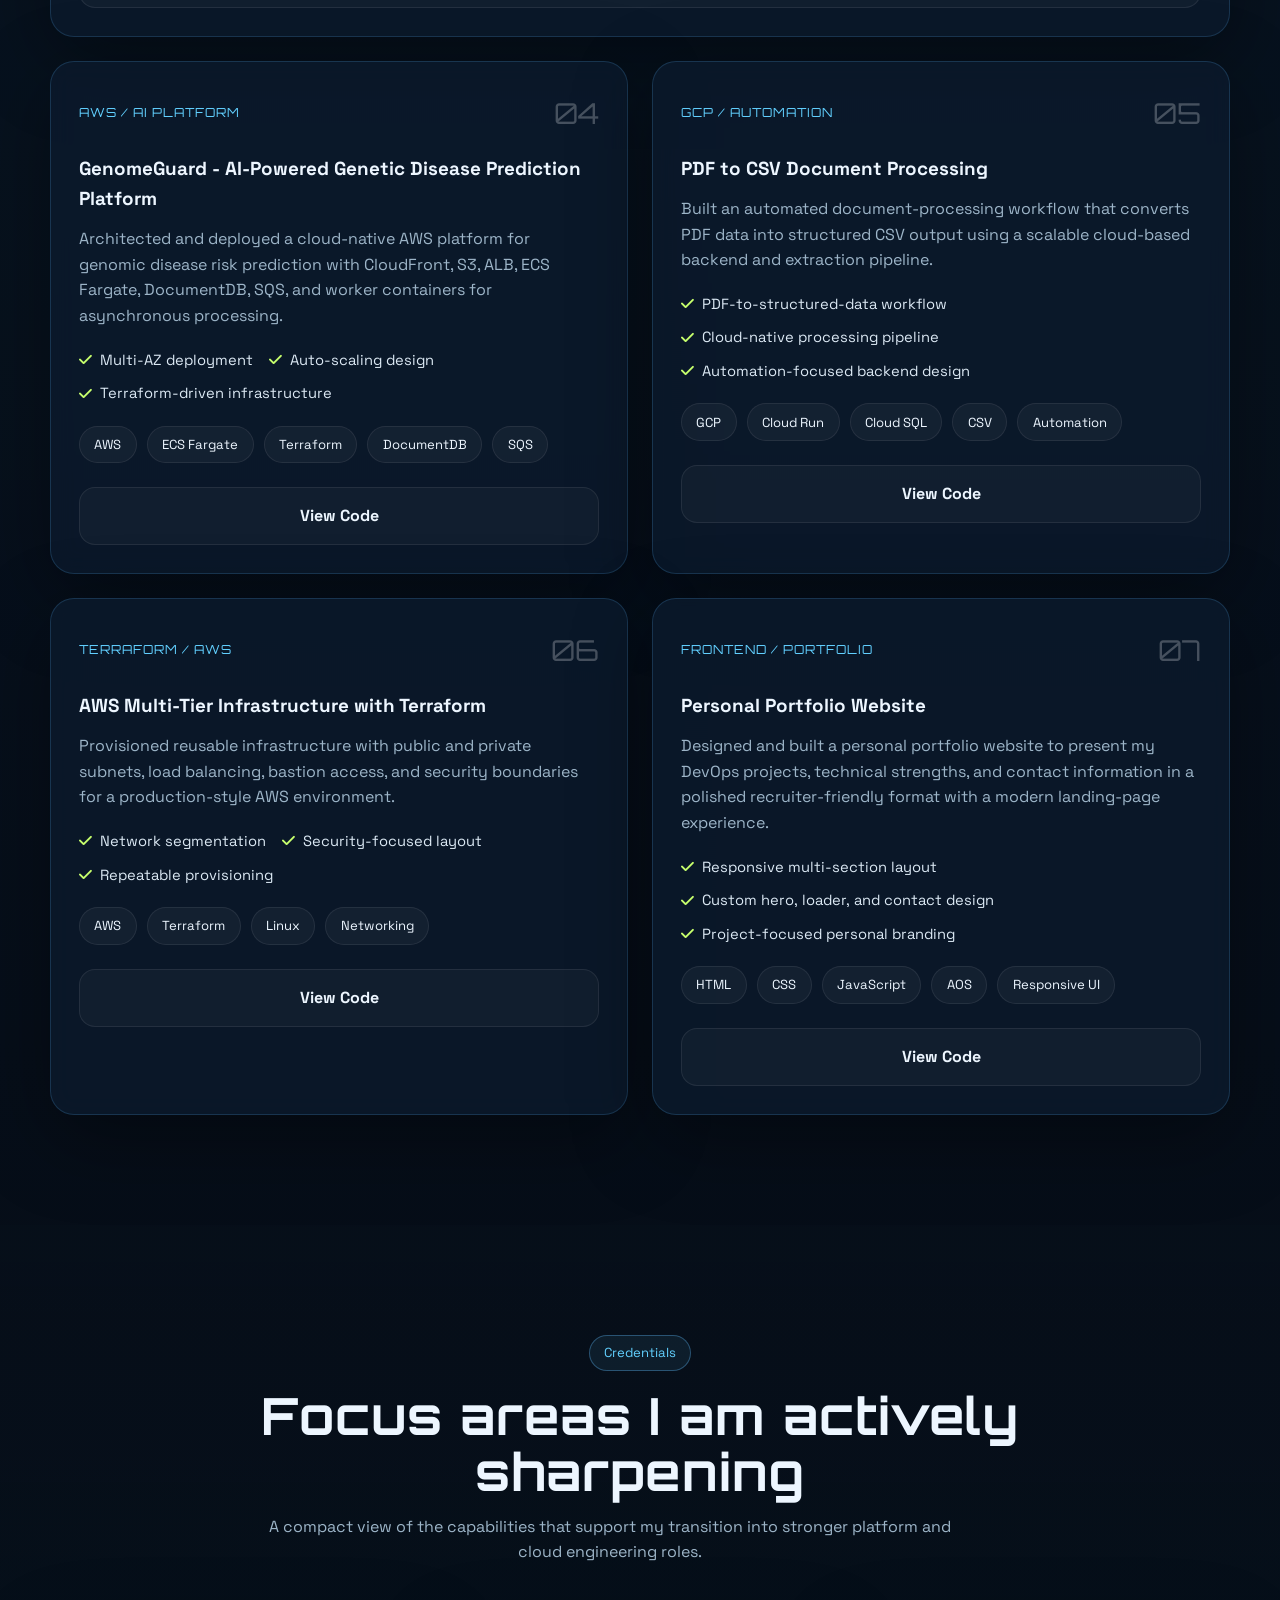
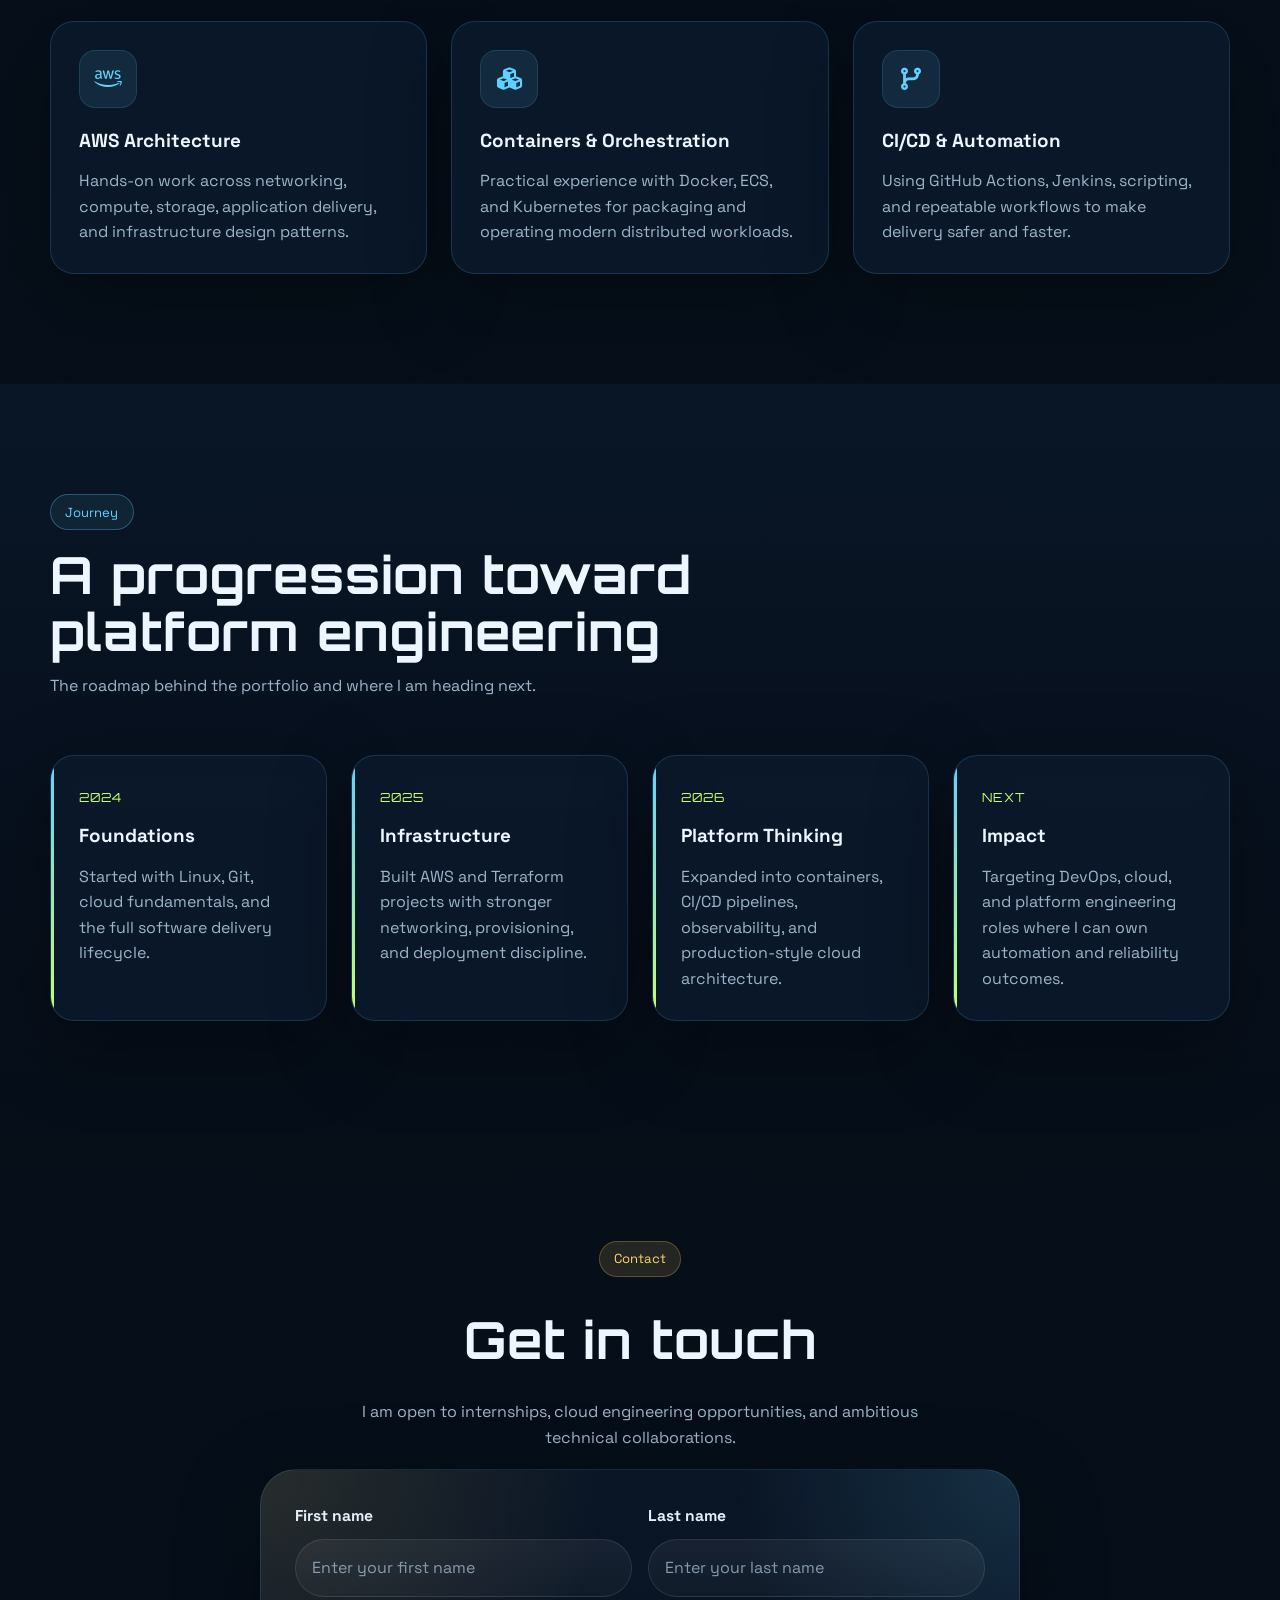
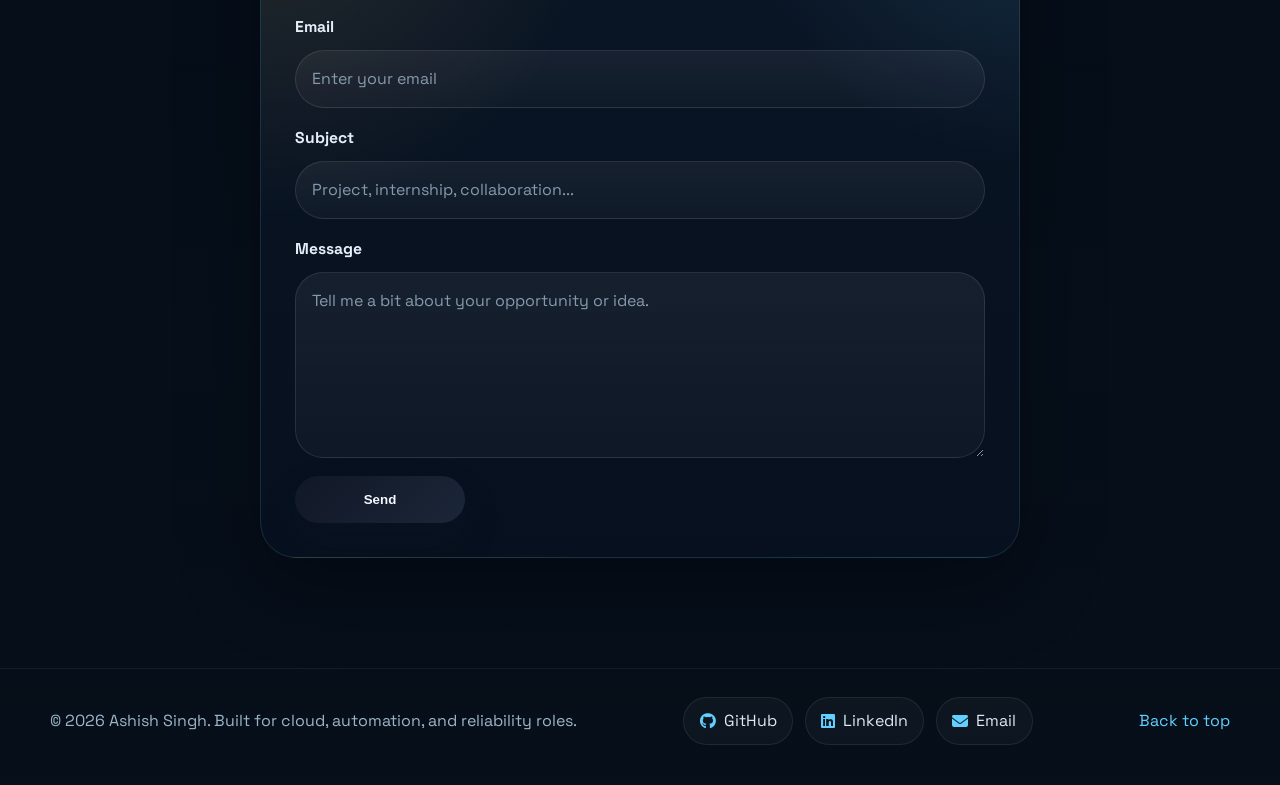
==== commit a0dbac90: "Updated the projects" ====
--- a/index.html
+++ b/index.html
@@ -40,7 +40,7 @@
                     <li><a href="#timeline">Journey</a></li>
                     <li><a href="#contact">Contact</a></li>
                 </ul>
-                <a href="Ashish_Singh (2).pdf" download class="nav-cta-btn">Resume</a>
+                <a href="Ashish_Singh_CV.pdf" download class="nav-cta-btn">Resume</a>
             </div>
         </nav>
 
@@ -243,10 +243,64 @@
                         <h2>Featured projects</h2>
                     </div>
                     <div class="projects-grid">
-                        <article class="project-card feature-card" data-aos="fade-up" data-aos-delay="100">
+                        <article class="project-card" data-aos="fade-up" data-aos-delay="100">
+                            <div class="project-meta">
+                                <span class="project-badge">AWS / AI Platform</span>
+                                <span class="project-index">01</span>
+                            </div>
+                            <h3>CreatorPulse — Multi-Platform Creator Analytics</h3>
+                            <p class="project-desc">Built a scalable creator intelligence platform that unifies content analytics across YouTube, Instagram, and TikTok, enabling creators and agencies to track performance, audience insights, and growth from a single dashboard.</p>
+                            <div class="project-highlights">
+                                <div class="project-highlight"><i class="fas fa-check"></i> Unified multi-platform analytics pipeline</div>
+                                <div class="project-highlight"><i class="fas fa-check"></i> OAuth 2.0 + PKCE authentication flows</div>
+                                <div class="project-highlight"><i class="fas fa-check"></i> AI-powered creator strategy with Claude</div>
+                                <div class="project-highlight"><i class="fas fa-check"></i> Scalable video synchronization and metric processing</div>
+                            </div>
+                            <div class="tech-stack-tags">
+                                <span class="tag">AWS</span>
+                                <span class="tag">FastAPI</span>
+                                <span class="tag">Next.js</span>
+                                <span class="tag">PostgreSQL</span>
+                                <span class="tag">OAuth</span>
+                                <span class="tag">Claude API</span>
+                                <span class="tag">Docker</span>
+                            </div>
+                            <div class="project-buttons">
+                                <a href="https://github.com/Euloop/CreatorPulse" target="_blank" class="project-btn github-btn">View Code</a>
+                            </div>
+                        </article>
+
+                        <article class="project-card" data-aos="fade-up" data-aos-delay="200">
+                            <div class="project-meta">
+                                <span class="project-badge">AI / Automation</span>
+                                <span class="project-index">02</span>
+                            </div>
+                            <h3>FreightBot — AI-Powered Freight Operations</h3>
+                            <p class="project-desc">Built an AI-powered freight operations platform that automates logistics workflows, processes shipment information, and reduces manual effort through intelligent document processing and workflow automation.</p>
+                            <div class="project-highlights">
+                                <div class="project-highlight"><i class="fas fa-check"></i> AI-driven freight workflow automation</div>
+                                <div class="project-highlight"><i class="fas fa-check"></i> Automated shipment and document processing</div>
+                                <div class="project-highlight"><i class="fas fa-check"></i> Backend APIs for logistics operations</div>
+                                <div class="project-highlight"><i class="fas fa-check"></i> Cloud-ready architecture for scalable processing</div>
+                            </div>
+                            <div class="tech-stack-tags">
+                                <span class="tag">Python</span>
+                                <span class="tag">FastAPI</span>
+                                <span class="tag">AI/LLM</span>
+                                <span class="tag">PostgreSQL</span>
+                                <span class="tag">Docker</span>
+                                <span class="tag">AWS</span>
+                                <span class="tag">Automation</span>
+                            </div>
+                            <div class="project-buttons">
+                                <a href="https://github.com/AshishSingh1503/MarketPlace_Bot" target="_blank" class="project-btn github-btn">View Code</a>
+                            </div>
+                        </article>
+
+                        <article class="project-card feature-card" data-aos="fade-up" data-aos-delay="300">
                             <div class="project-meta">
                                 <span class="project-badge">AWS / AMI Operations</span>
-                                <span class="project-index">01</span>
+                                <span class="project-index">03</span>
                             </div>
                             <h3>OpenAMI Guard</h3>
                             <p class="project-desc">Built a plug-and-play AMI operations system for AWS teams to secure images automatically, keep them patched continuously, and deploy updates safely without building a custom platform from scratch.</p>
@@ -269,10 +323,10 @@
                             </div>
                         </article>
 
-                        <article class="project-card" data-aos="fade-up" data-aos-delay="200">
+                        <article class="project-card" data-aos="fade-up" data-aos-delay="400">
                             <div class="project-meta">
                                 <span class="project-badge">AWS / AI Platform</span>
-                                <span class="project-index">02</span>
+                                <span class="project-index">04</span>
                             </div>
                             <h3>GenomeGuard - AI-Powered Genetic Disease Prediction Platform</h3>
                             <p class="project-desc">Architected and deployed a cloud-native AWS platform for genomic disease risk prediction with CloudFront, S3, ALB, ECS Fargate, DocumentDB, SQS, and worker containers for asynchronous processing.</p>
@@ -293,11 +347,10 @@
                             </div>
                         </article>
 
-
                         <article class="project-card" data-aos="fade-up" data-aos-delay="500">
                             <div class="project-meta">
                                 <span class="project-badge">GCP / Automation</span>
-                                <span class="project-index">03</span>
+                                <span class="project-index">05</span>
                             </div>
                             <h3>PDF to CSV Document Processing</h3>
                             <p class="project-desc">Built an automated document-processing workflow that converts PDF data into structured CSV output using a scalable cloud-based backend and extraction pipeline.</p>
@@ -318,10 +371,10 @@
                             </div>
                         </article>
 
-                        <article class="project-card" data-aos="fade-up" data-aos-delay="300">
+                        <article class="project-card" data-aos="fade-up" data-aos-delay="600">
                             <div class="project-meta">
                                 <span class="project-badge">Terraform / AWS</span>
-                                <span class="project-index">04</span>
+                                <span class="project-index">06</span>
                             </div>
                             <h3>AWS Multi-Tier Infrastructure with Terraform</h3>
                             <p class="project-desc">Provisioned reusable infrastructure with public and private subnets, load balancing, bastion access, and security boundaries for a production-style AWS environment.</p>
@@ -338,14 +391,14 @@
                             </div>
                             <div class="project-buttons">
                                 <a href="https://github.com/AshishSingh1503/iac-vprofile" target="_blank" class="project-btn github-btn">View Code</a>
-                                
-                            </div>
-                        </article>
-
-                        <article class="project-card" data-aos="fade-up" data-aos-delay="400">
+
+                            </div>
+                        </article>
+
+                        <article class="project-card" data-aos="fade-up" data-aos-delay="700">
                             <div class="project-meta">
                                 <span class="project-badge">Frontend / Portfolio</span>
-                                <span class="project-index">05</span>
+                                <span class="project-index">07</span>
                             </div>
                             <h3>Personal Portfolio Website</h3>
                             <p class="project-desc">Designed and built a personal portfolio website to present my DevOps projects, technical strengths, and contact information in a polished recruiter-friendly format with a modern landing-page experience.</p>
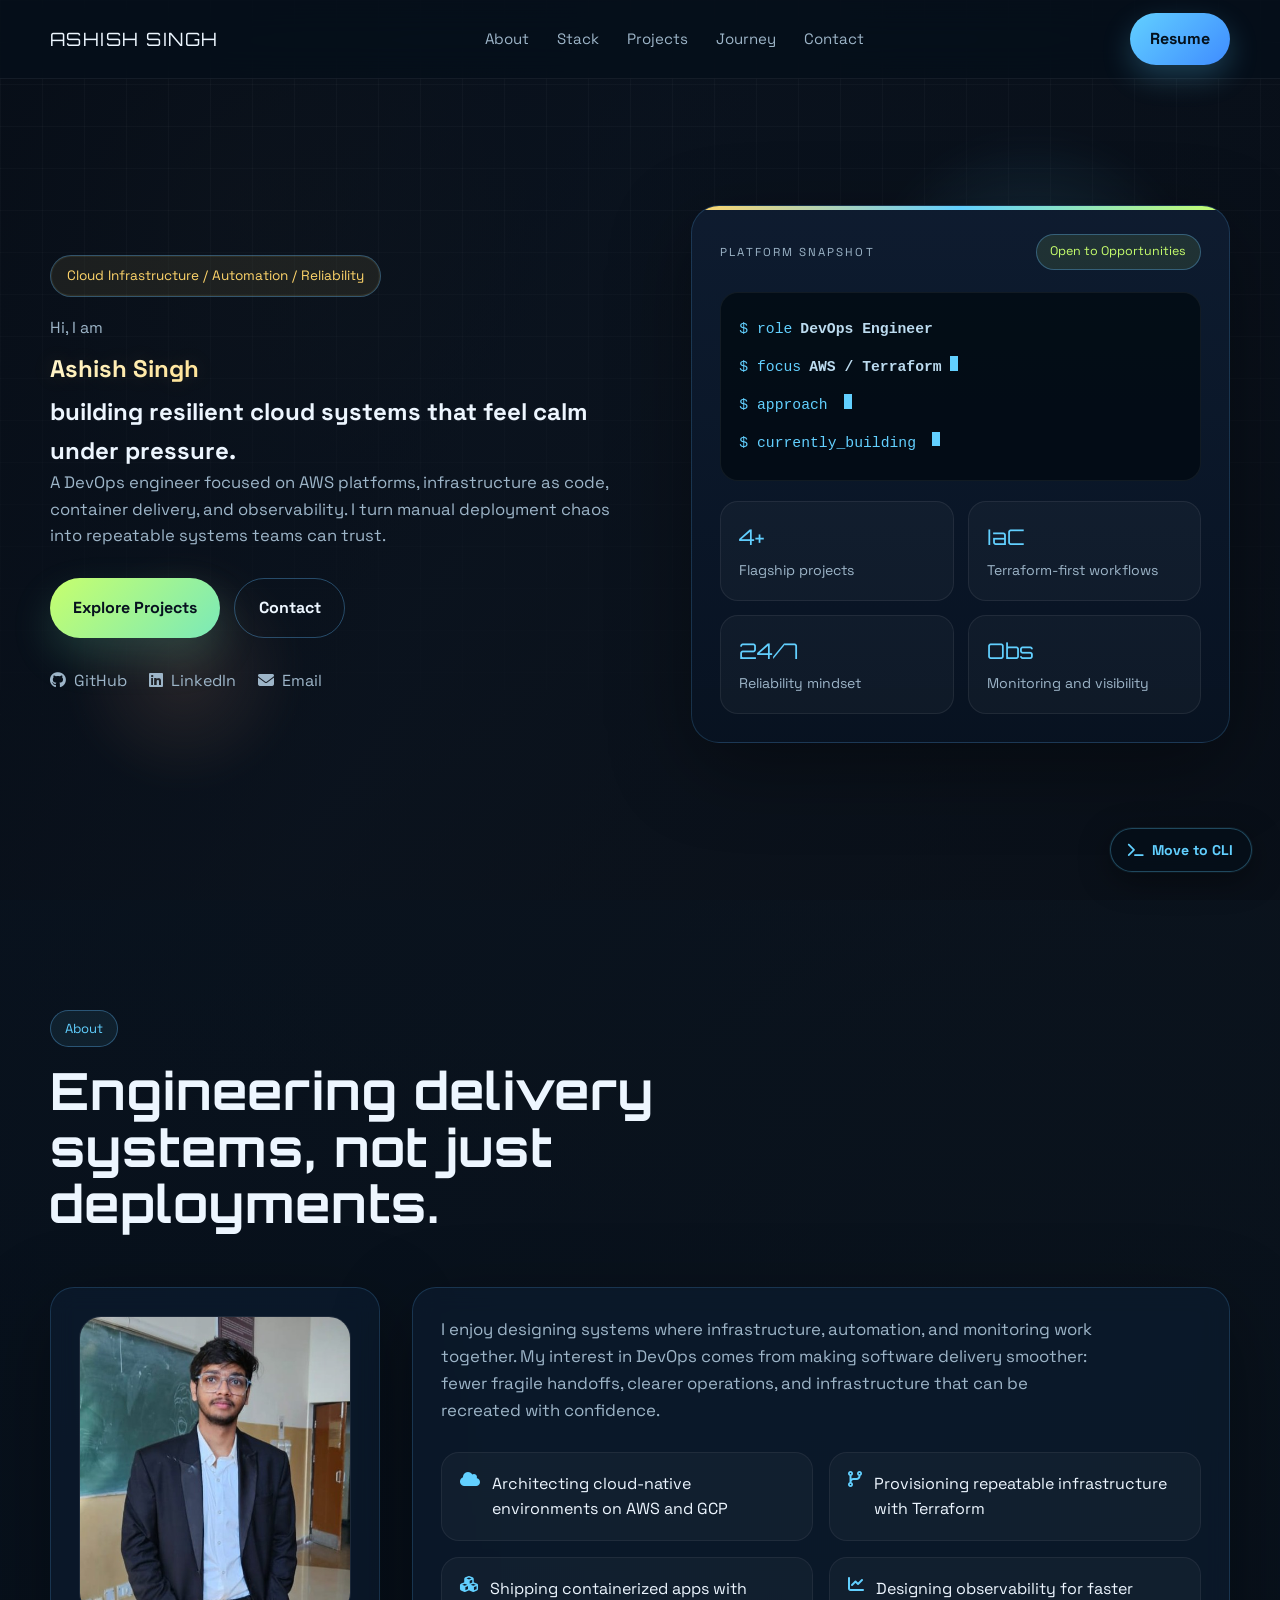
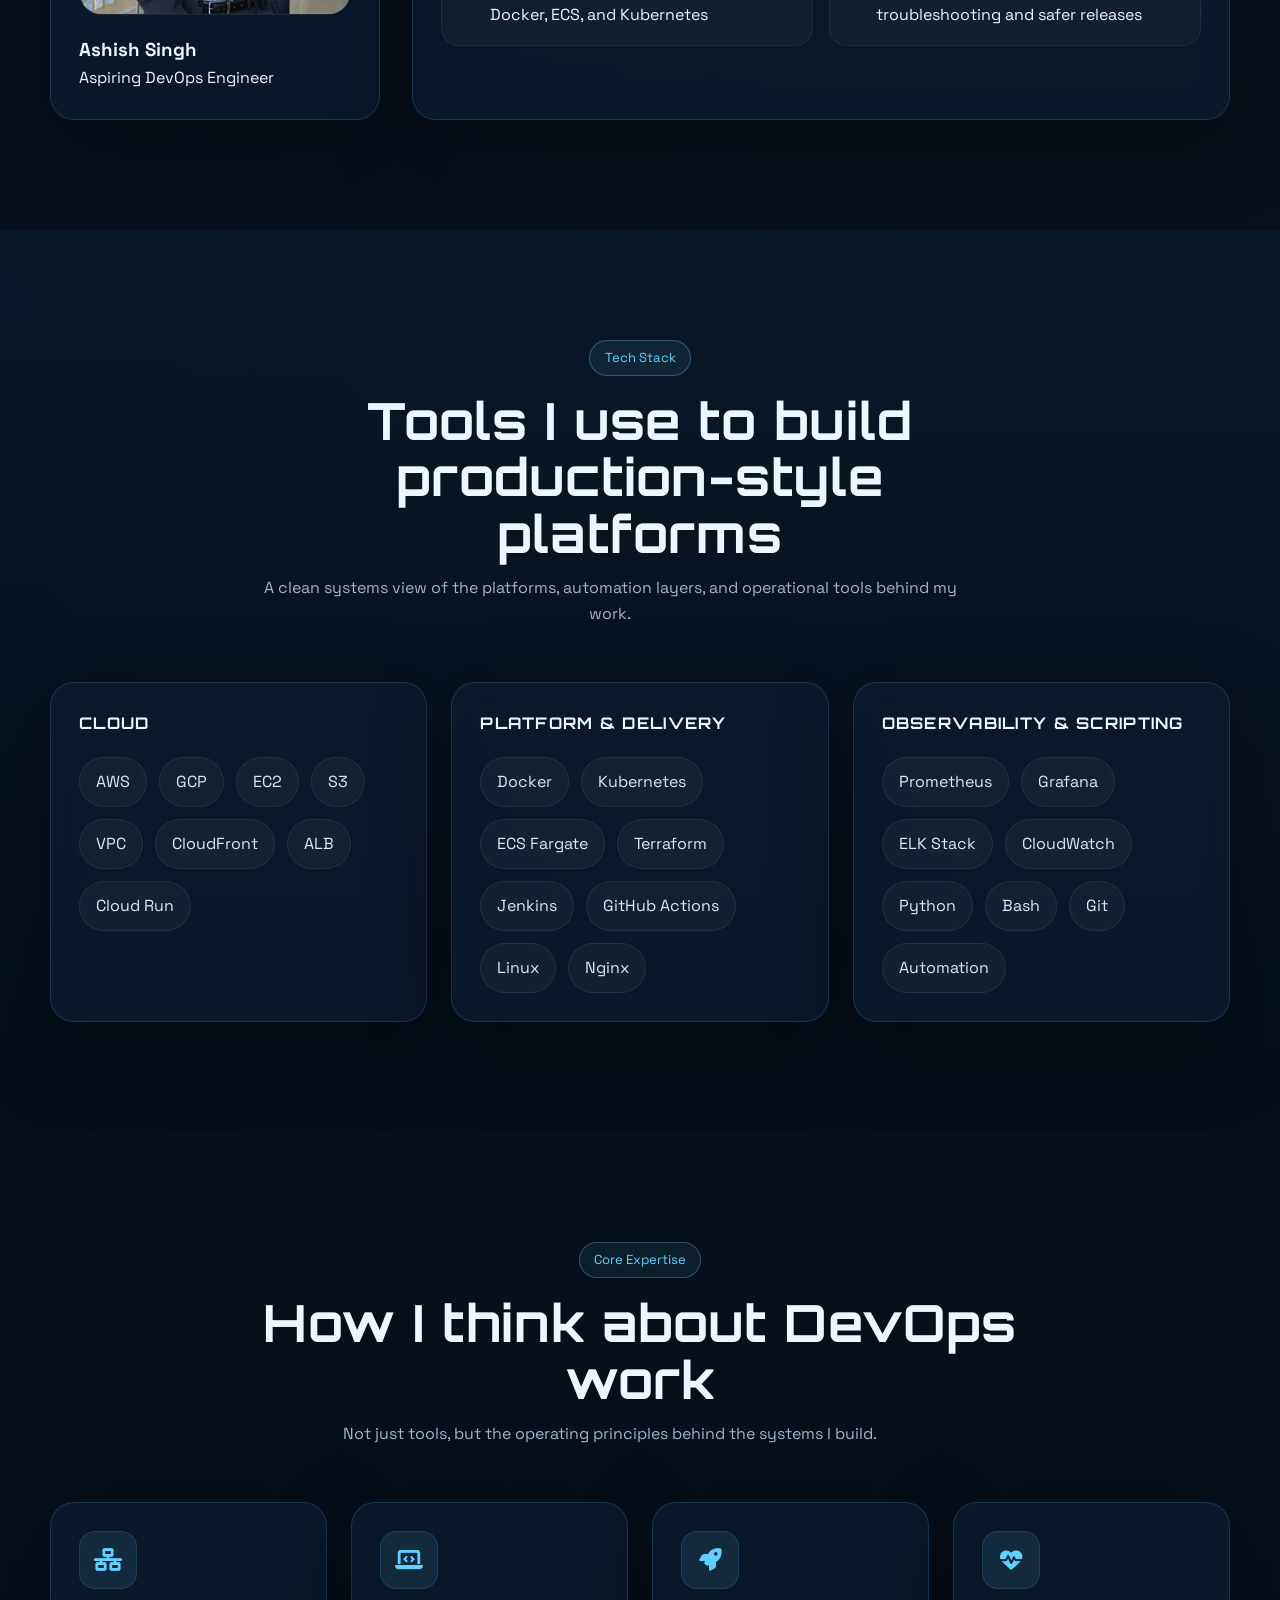
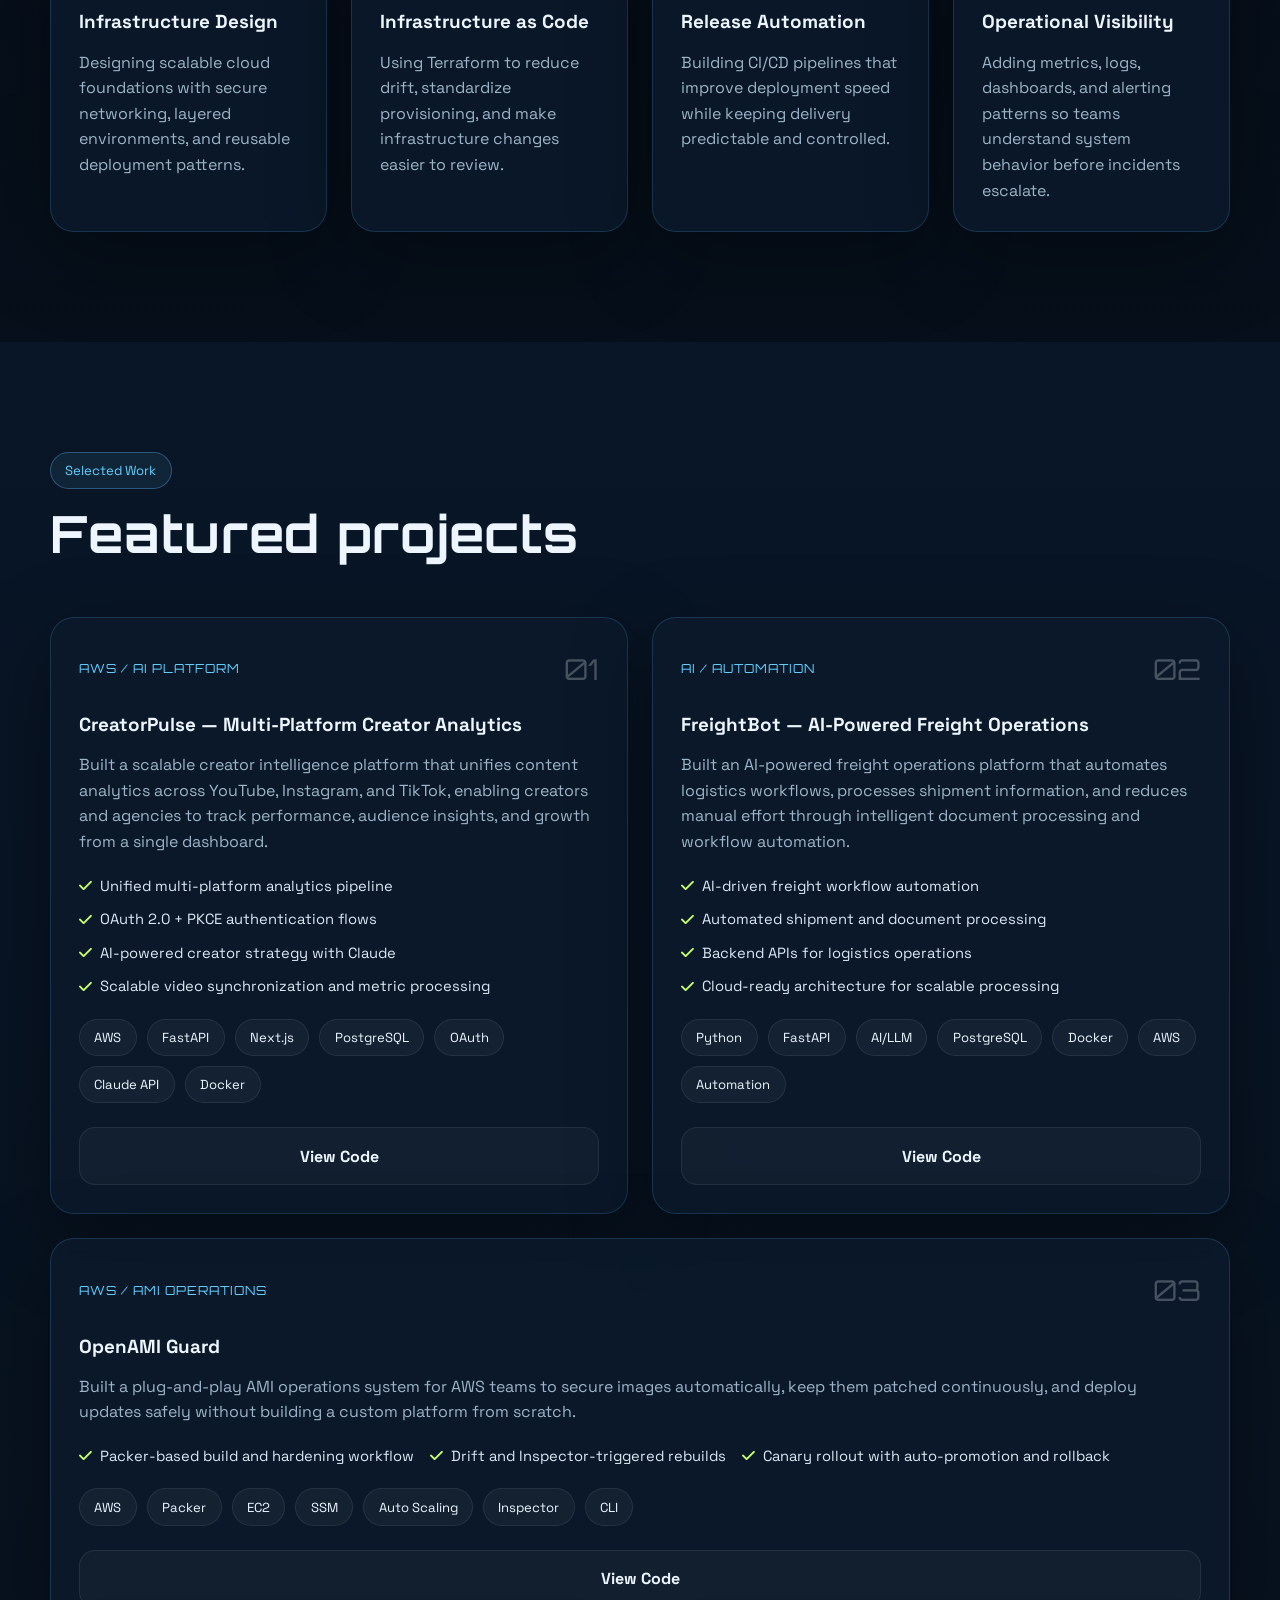
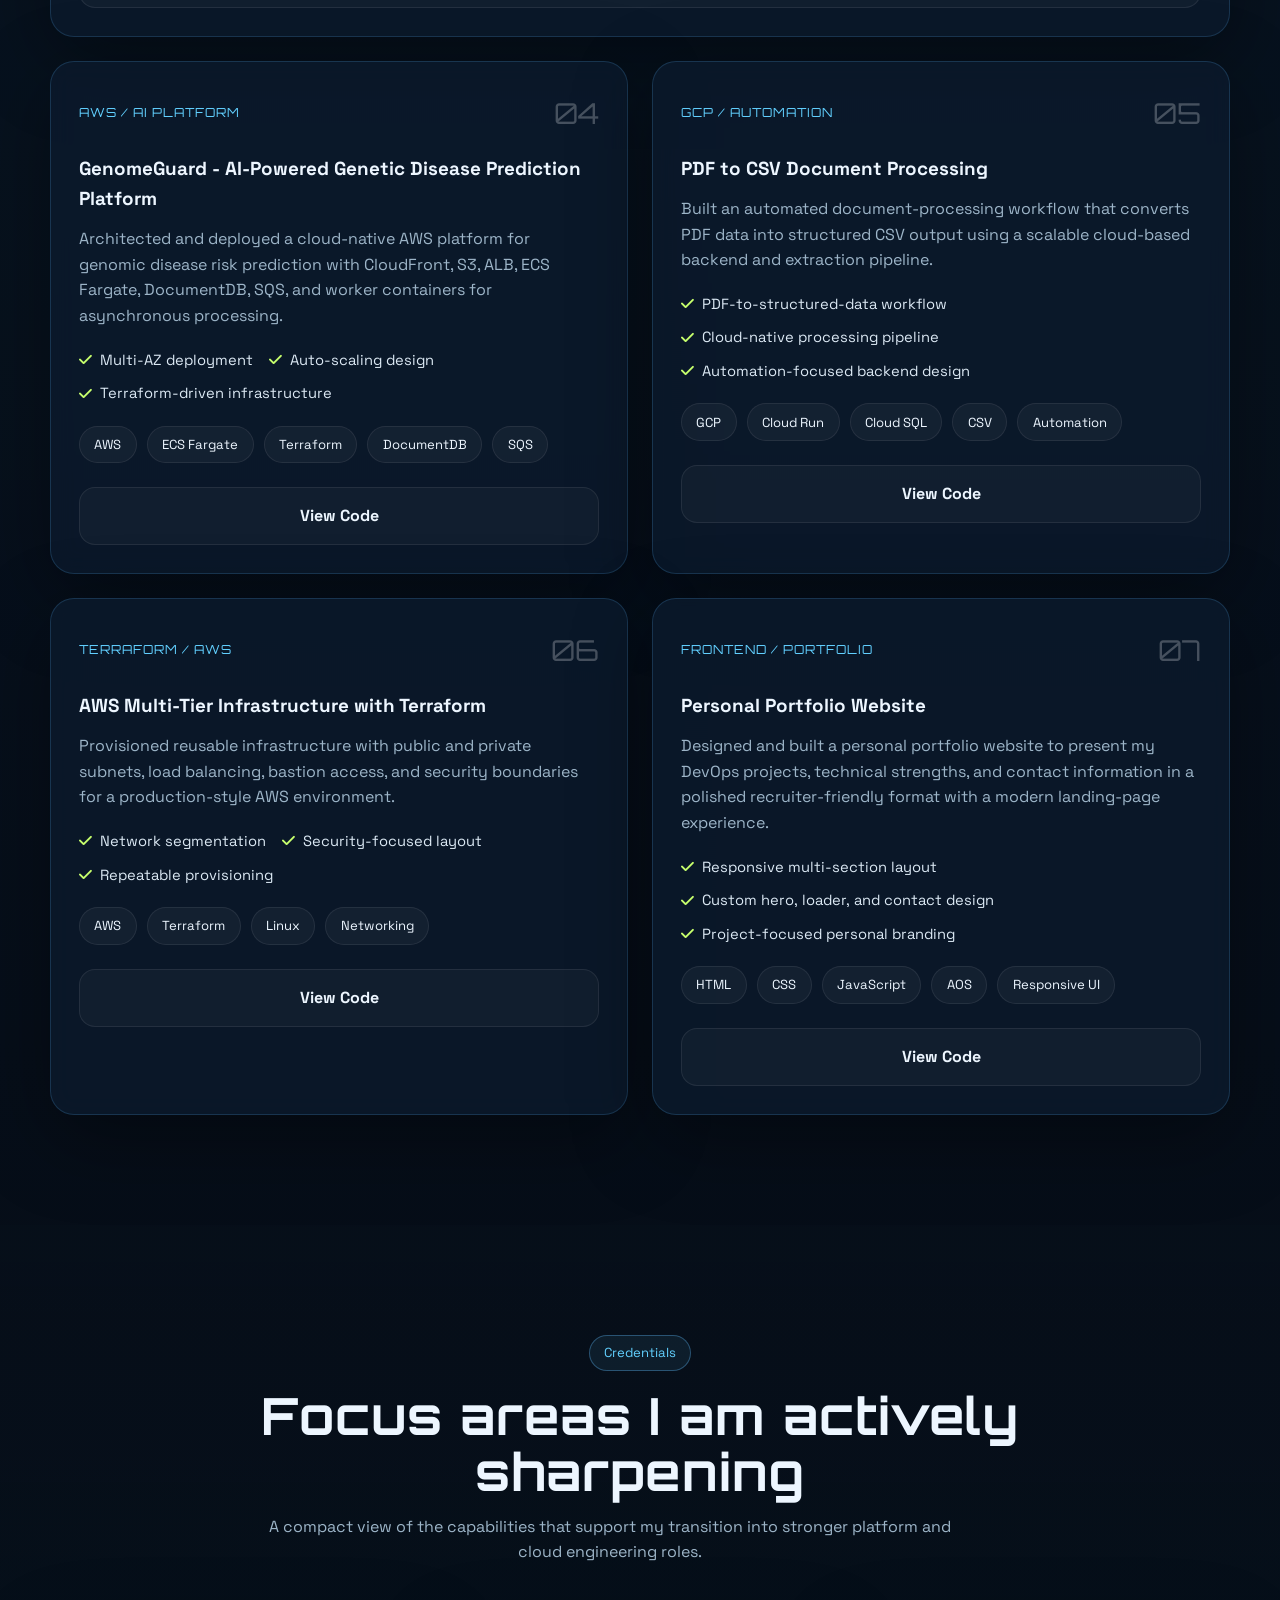
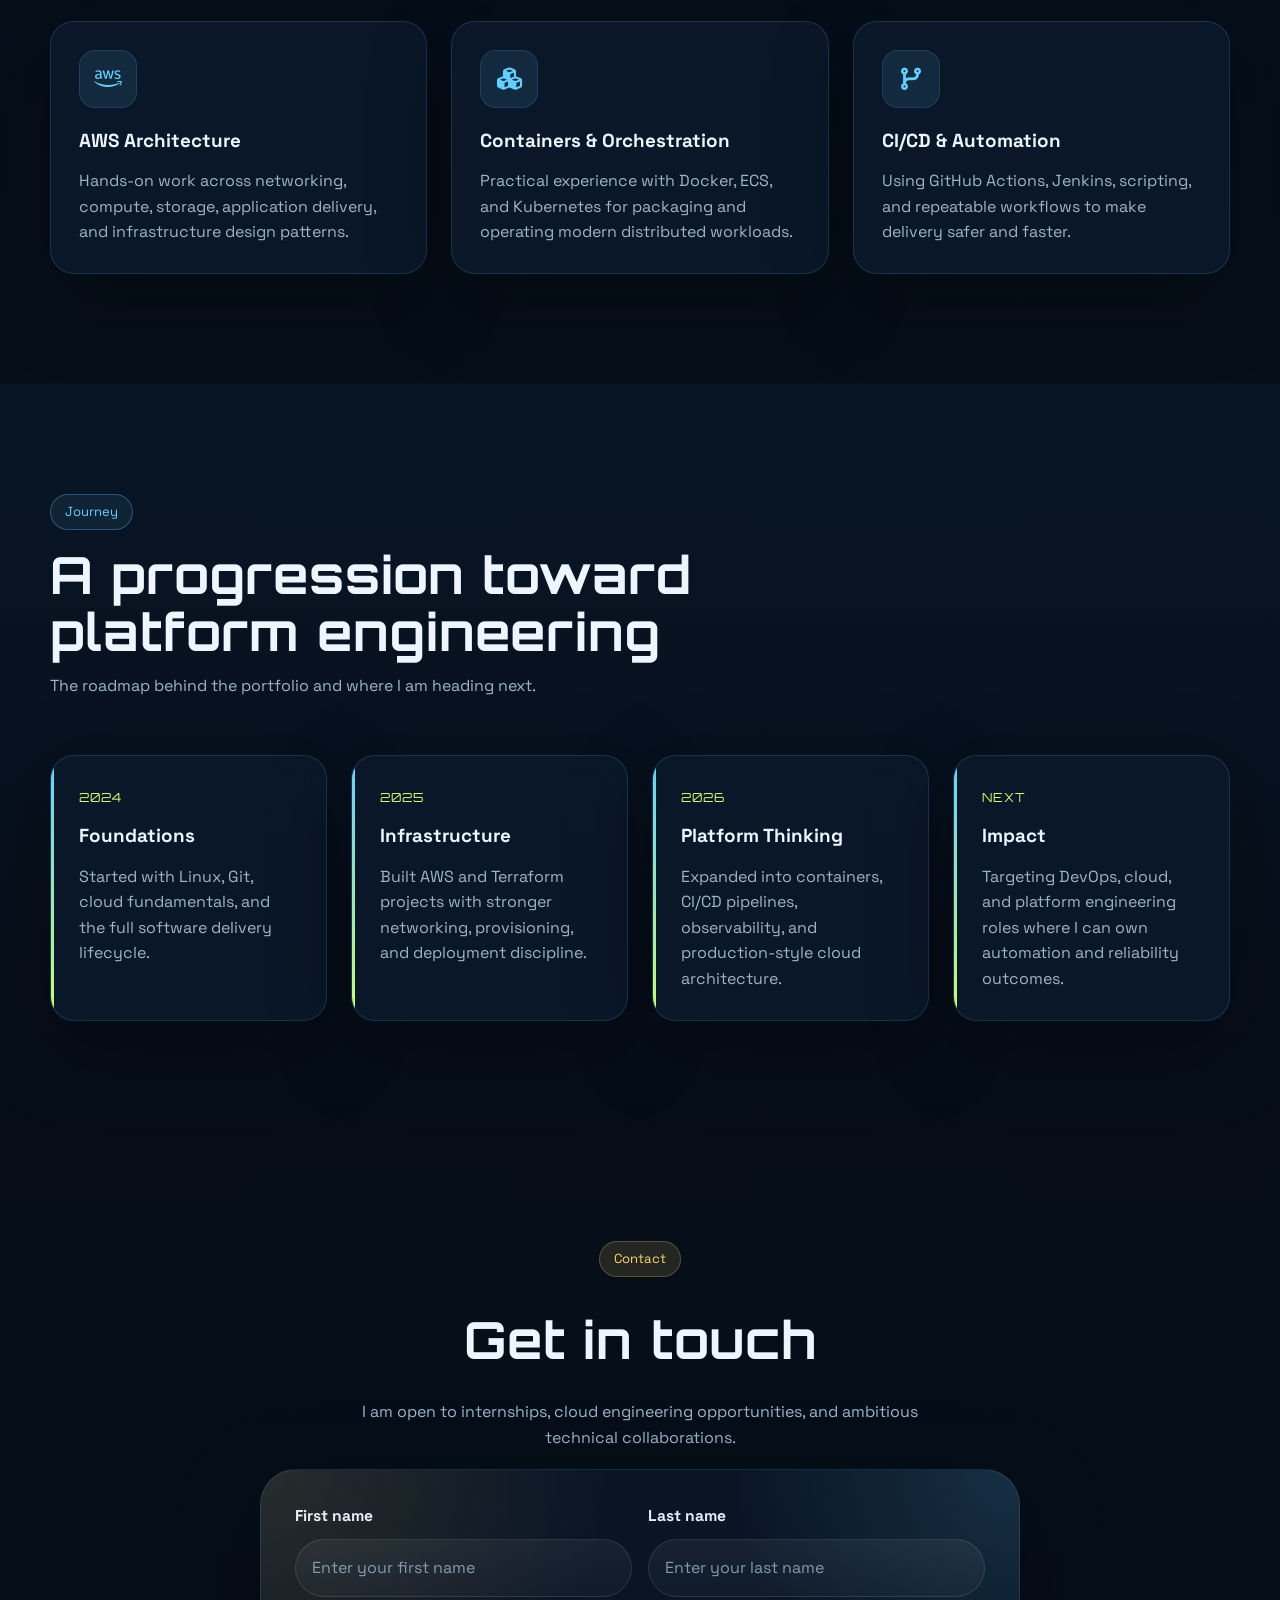
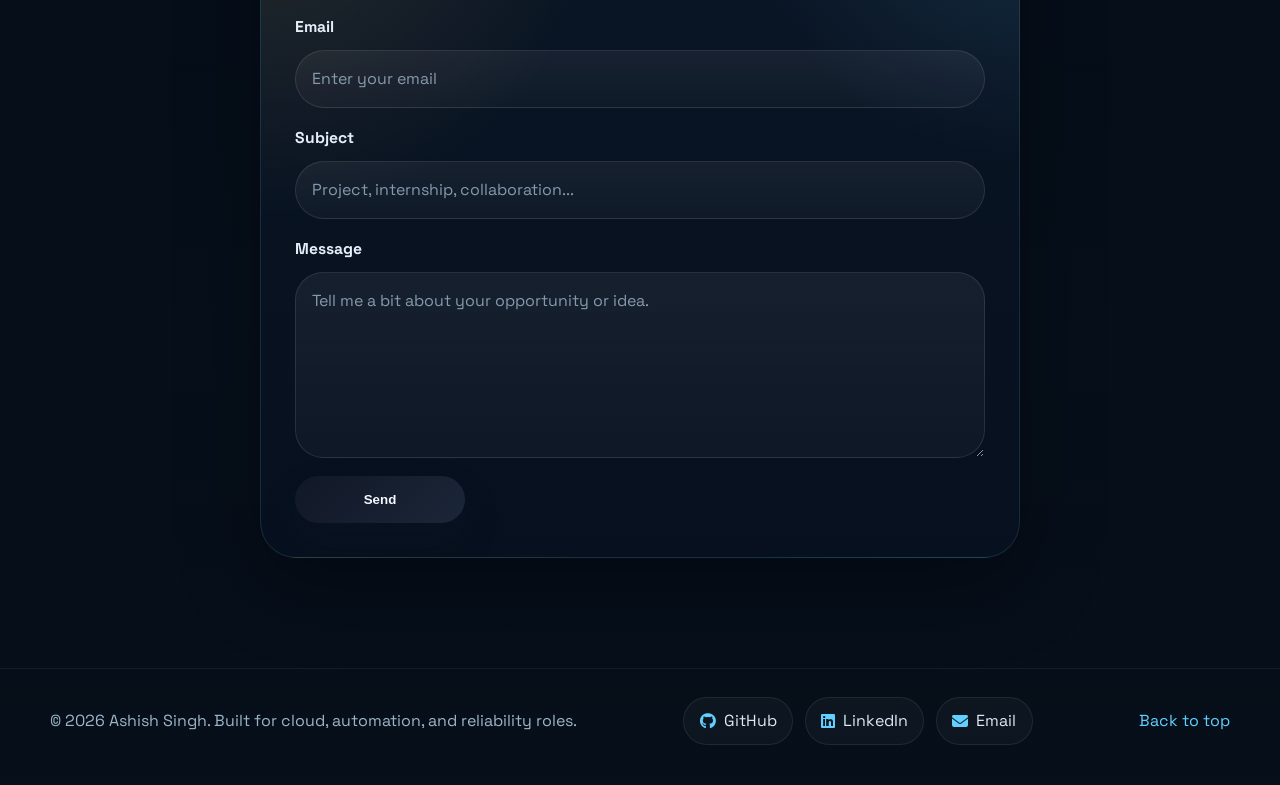
==== commit 1ad7aa9b: "Move to CLI" ====
--- a/index.html
+++ b/index.html
@@ -543,11 +543,13 @@
     </div>
 
     <!-- CLI Terminal Widget -->
-    <div id="cli-terminal" class="cli-terminal" aria-label="Interactive terminal" role="dialog" aria-hidden="true">
+    <div id="cli-terminal" class="cli-terminal" aria-label="Full-screen terminal" role="dialog" aria-modal="true" aria-hidden="true">
         <div class="cli-header">
             <span class="cli-dots"><span></span><span></span><span></span></span>
             <span class="cli-title">ashish@portfolio:~$</span>
-            <button class="cli-close" id="cli-close" aria-label="Close terminal">&times;</button>
+            <button class="cli-close" id="cli-close" aria-label="Exit to site">
+                <span>Exit to site</span> &times;
+            </button>
         </div>
         <div class="cli-output" id="cli-output"></div>
         <div class="cli-input-row">
@@ -555,9 +557,9 @@
             <input type="text" id="cli-input" class="cli-input" placeholder="type help" autocomplete="off" spellcheck="false" aria-label="Terminal input">
         </div>
     </div>
-    <button class="cli-fab" id="cli-fab" aria-label="Open terminal">
+    <button class="cli-fab" id="cli-fab" aria-label="Move to CLI">
         <i class="fas fa-terminal"></i>
-        <span>Terminal</span>
+        <span>Move to CLI</span>
     </button>
 
     <script src="https://unpkg.com/aos@2.3.1/dist/aos.js"></script>
--- a/css/style.css
+++ b/css/style.css
@@ -1140,37 +1140,36 @@
 
 .cli-terminal {
     position: fixed;
-    bottom: 88px;
-    right: 28px;
-    z-index: 1200;
-    width: min(480px, calc(100vw - 32px));
-    max-height: 420px;
+    inset: 0;
+    z-index: 3000;
+    width: 100%;
+    height: 100%;
     display: flex;
     flex-direction: column;
-    border-radius: 18px;
-    border: 1px solid rgba(98, 208, 255, 0.2);
-    background: rgba(4, 11, 20, 0.97);
-    box-shadow: 0 32px 80px rgba(0, 0, 0, 0.6), 0 0 0 1px rgba(98, 208, 255, 0.06);
-    backdrop-filter: blur(20px);
+    border: none;
+    border-radius: 0;
+    background: #05090f;
     font-family: Consolas, Monaco, monospace;
-    font-size: 0.88rem;
+    font-size: 0.95rem;
     opacity: 0;
     pointer-events: none;
-    transform: translateY(12px) scale(0.97);
-    transition: opacity 0.22s ease, transform 0.22s ease;
+    transition: opacity 0.28s ease;
 }
 
 .cli-terminal.cli-open {
     opacity: 1;
     pointer-events: all;
-    transform: translateY(0) scale(1);
+}
+
+body.cli-locked {
+    overflow: hidden;
 }
 
 .cli-header {
     display: flex;
     align-items: center;
     gap: 10px;
-    padding: 12px 16px;
+    padding: 16px 24px;
     border-bottom: 1px solid rgba(255, 255, 255, 0.06);
     flex-shrink: 0;
 }
@@ -1200,22 +1199,33 @@
 }
 
 .cli-close {
-    background: none;
-    border: none;
+    display: inline-flex;
+    align-items: center;
+    gap: 8px;
+    background: rgba(255, 255, 255, 0.04);
+    border: 1px solid rgba(255, 255, 255, 0.1);
+    border-radius: 999px;
     color: var(--muted);
-    font-size: 1.1rem;
+    font: 700 0.82rem "Space Grotesk", sans-serif;
     cursor: pointer;
     line-height: 1;
-    padding: 2px 4px;
-    transition: color 0.2s;
-}
-
-.cli-close:hover { color: var(--text); }
+    padding: 0.5rem 0.9rem;
+    transition: color 0.2s, border-color 0.2s, background 0.2s;
+}
+
+.cli-close:hover {
+    color: var(--text);
+    border-color: var(--line-strong);
+    background: rgba(98, 208, 255, 0.08);
+}
 
 .cli-output {
     flex: 1;
     overflow-y: auto;
-    padding: 14px 16px;
+    padding: 24px;
+    max-width: 900px;
+    width: 100%;
+    margin: 0 auto;
     display: flex;
     flex-direction: column;
     gap: 4px;
@@ -1240,7 +1250,10 @@
     display: flex;
     align-items: center;
     gap: 10px;
-    padding: 10px 16px 14px;
+    max-width: 900px;
+    width: 100%;
+    margin: 0 auto;
+    padding: 14px 24px 24px;
     border-top: 1px solid rgba(255, 255, 255, 0.06);
     flex-shrink: 0;
 }
